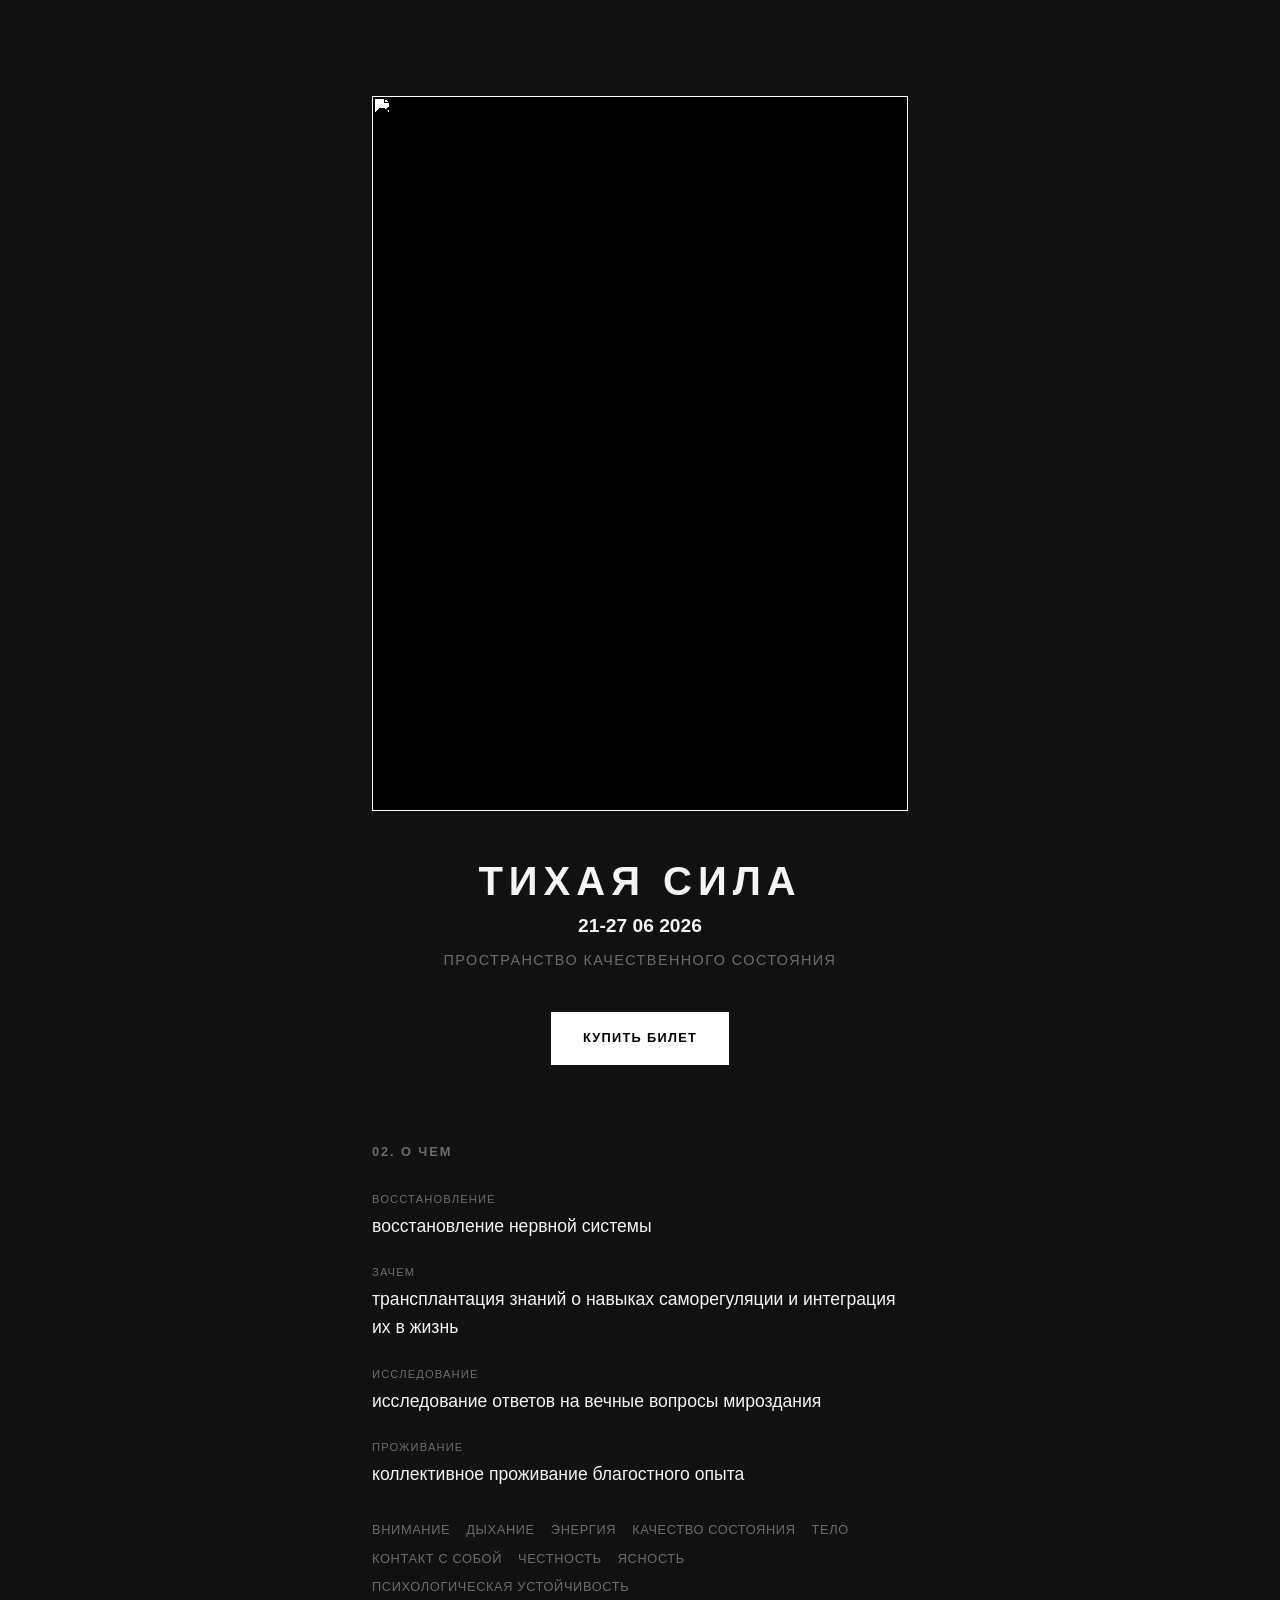
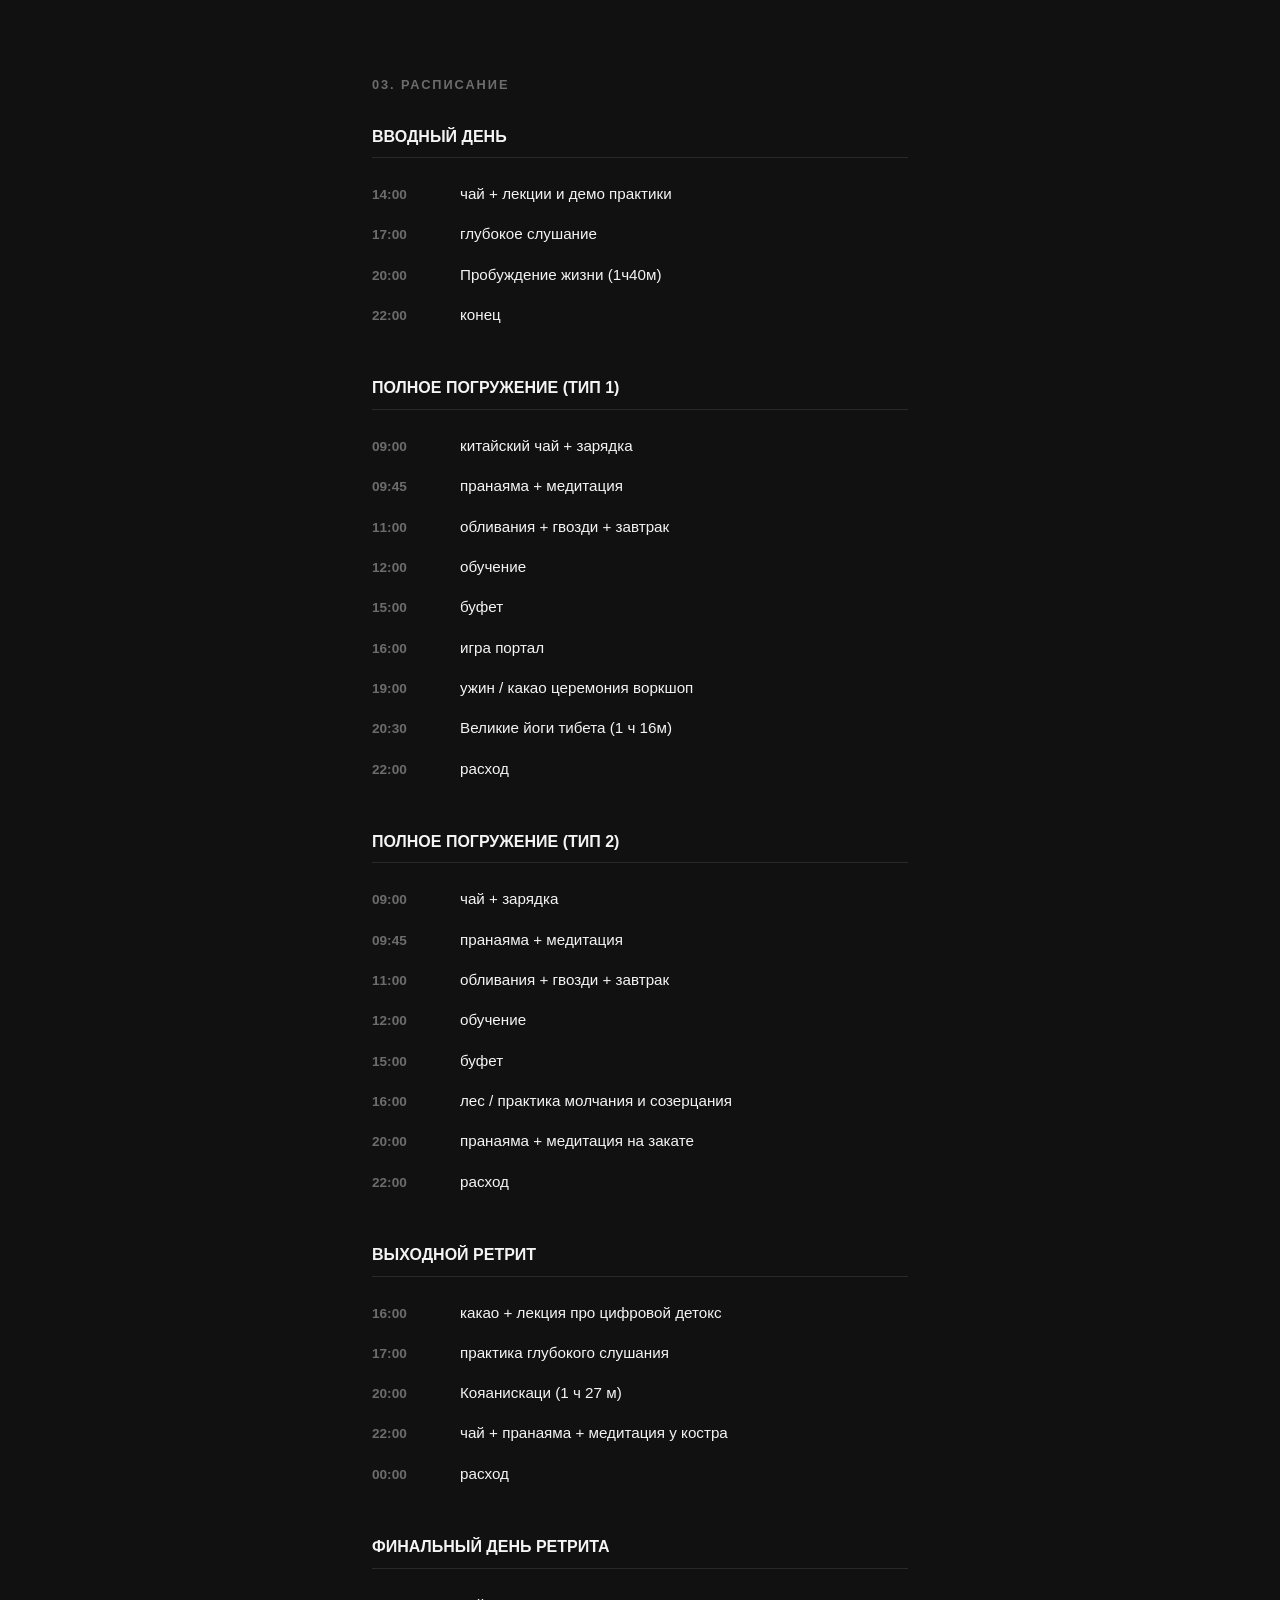
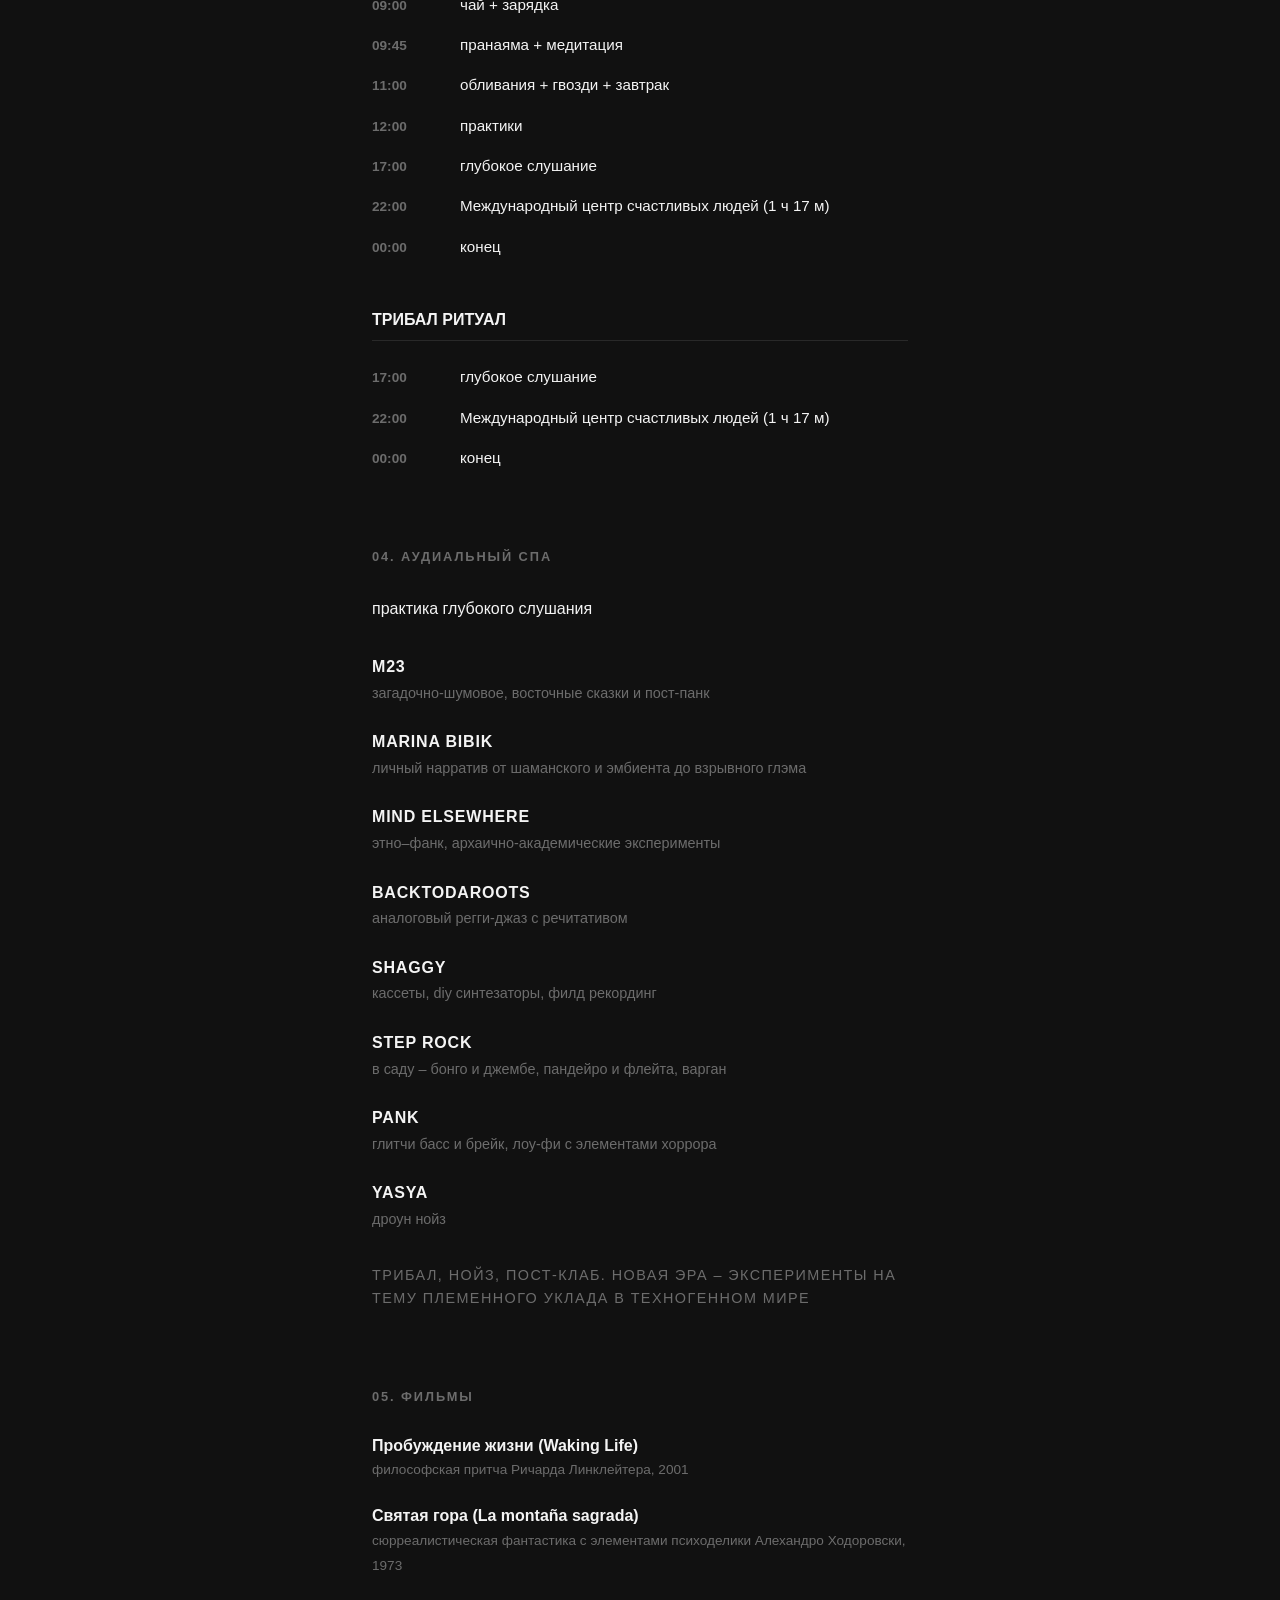
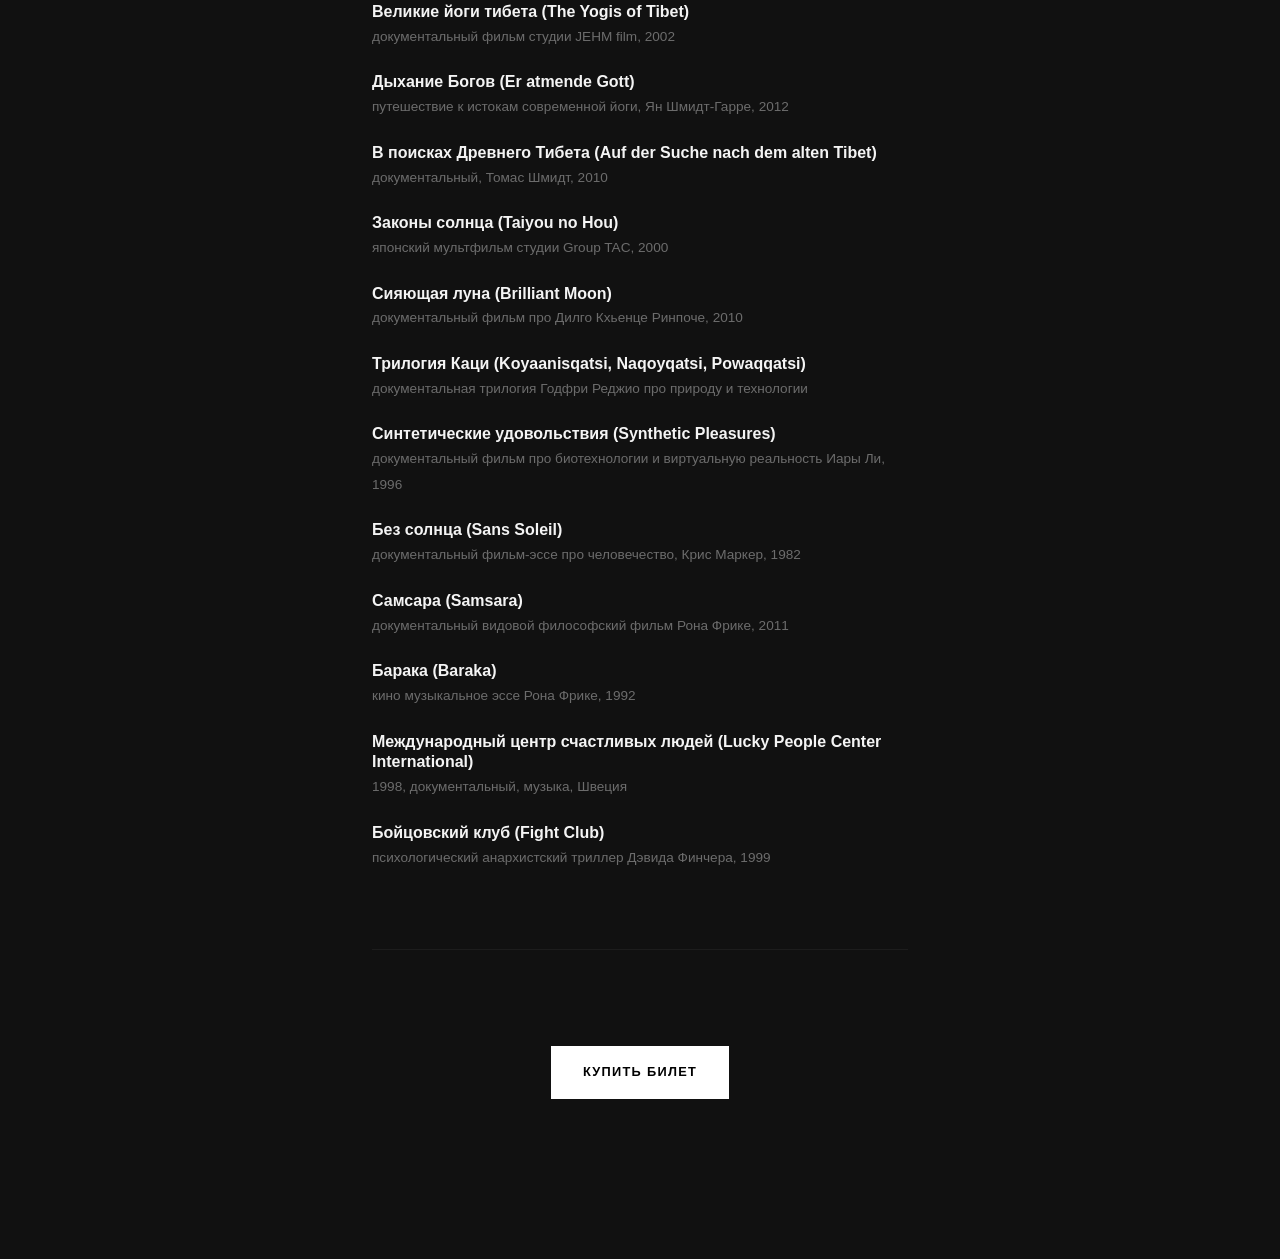
==== quitestrong/index.html @ 07c7776f "quitestrong added" ====
<!DOCTYPE html>
<html lang="ru">
<head>
    <meta charset="UTF-8">
    <meta name="viewport" content="width=device-width, initial-scale=1.0">
    <title>Фестиваль Тихая сила</title>
    <link rel="stylesheet" href="styles.css">
</head>
<body>
    <!-- SVG Filter for pure black & white threshold -->
    <svg style="width:0;height:0;position:absolute;" aria-hidden="true">
        <filter id="threshold">
            <!-- Grayscale conversion -->
            <feColorMatrix type="matrix" values="0.3333 0.3333 0.3333 0 0
                                                 0.3333 0.3333 0.3333 0 0
                                                 0.3333 0.3333 0.3333 0 0
                                                 0      0      0      1 0"/>
            <!-- Thresholding -->
            <feComponentTransfer>
                <feFuncR type="discrete" tableValues="0 1"/>
                <feFuncG type="discrete" tableValues="0 1"/>
                <feFuncB type="discrete" tableValues="0 1"/>
            </feComponentTransfer>
        </filter>
    </svg>

    <main>
        <section class="hero" id="hero">
            <div class="hero-img-wrap">
                <img src="hero.jpg" alt="" class="hero-img">
            </div>
            <h1>Тихая сила</h1>
            <span class="dates">21-27 06 2026</span>
            <span class="tagline">пространство качественного состояния</span>
            <a href="#" class="btn-ticket">купить билет</a>
        </section>

        <section class="about" id="about">
            <h2>02. о чем</h2>
            <div>
                <span class="label">восстановление</span>
                <p>восстановление нервной системы</p>

                <span class="label">зачем</span>
                <p>трансплантация знаний о навыках саморегуляции и интеграция их в жизнь</p>

                <span class="label">исследование</span>
                <p>исследование ответов на вечные вопросы мироздания</p>

                <span class="label">проживание</span>
                <p>коллективное проживание благостного опыта</p>
            </div>

            <div class="keywords">
                <span>внимание</span> <span>дыхание</span> <span>энергия</span>
                <span>качество состояния</span> <span>тело</span> <span>контакт с собой</span>
                <span>честность</span> <span>ясность</span> <span>психологическая устойчивость</span>
            </div>
        </section>

        <section class="schedule" id="schedule">
            <h2>03. расписание</h2>

            <div class="schedule-day">
                <h3>вводный день</h3>
                <div class="event"><span class="time">14:00</span> <span class="desc">чай + лекции и демо практики</span></div>
                <div class="event"><span class="time">17:00</span> <span class="desc">глубокое слушание</span></div>
                <div class="event"><span class="time">20:00</span> <span class="desc">Пробуждение жизни (1ч40м)</span></div>
                <div class="event"><span class="time">22:00</span> <span class="desc">конец</span></div>
            </div>

            <div class="schedule-day">
                <h3>полное погружение (тип 1)</h3>
                <div class="event"><span class="time">09:00</span> <span class="desc">китайский чай + зарядка</span></div>
                <div class="event"><span class="time">09:45</span> <span class="desc">пранаяма + медитация</span></div>
                <div class="event"><span class="time">11:00</span> <span class="desc">обливания + гвозди + завтрак</span></div>
                <div class="event"><span class="time">12:00</span> <span class="desc">обучение</span></div>
                <div class="event"><span class="time">15:00</span> <span class="desc">буфет</span></div>
                <div class="event"><span class="time">16:00</span> <span class="desc">игра портал</span></div>
                <div class="event"><span class="time">19:00</span> <span class="desc">ужин / какао церемония воркшоп</span></div>
                <div class="event"><span class="time">20:30</span> <span class="desc">Великие йоги тибета (1 ч 16м)</span></div>
                <div class="event"><span class="time">22:00</span> <span class="desc">расход</span></div>
            </div>

            <div class="schedule-day">
                <h3>полное погружение (тип 2)</h3>
                <div class="event"><span class="time">09:00</span> <span class="desc">чай + зарядка</span></div>
                <div class="event"><span class="time">09:45</span> <span class="desc">пранаяма + медитация</span></div>
                <div class="event"><span class="time">11:00</span> <span class="desc">обливания + гвозди + завтрак</span></div>
                <div class="event"><span class="time">12:00</span> <span class="desc">обучение</span></div>
                <div class="event"><span class="time">15:00</span> <span class="desc">буфет</span></div>
                <div class="event"><span class="time">16:00</span> <span class="desc">лес / практика молчания и созерцания</span></div>
                <div class="event"><span class="time">20:00</span> <span class="desc">пранаяма + медитация на закате</span></div>
                <div class="event"><span class="time">22:00</span> <span class="desc">расход</span></div>
            </div>

            <div class="schedule-day">
                <h3>выходной ретрит</h3>
                <div class="event"><span class="time">16:00</span> <span class="desc">какао + лекция про цифровой детокс</span></div>
                <div class="event"><span class="time">17:00</span> <span class="desc">практика глубокого слушания</span></div>
                <div class="event"><span class="time">20:00</span> <span class="desc">Кояанискаци (1 ч 27 м)</span></div>
                <div class="event"><span class="time">22:00</span> <span class="desc">чай + пранаяма + медитация у костра</span></div>
                <div class="event"><span class="time">00:00</span> <span class="desc">расход</span></div>
            </div>

            <div class="schedule-day">
                <h3>финальный день ретрита</h3>
                <div class="event"><span class="time">09:00</span> <span class="desc">чай + зарядка</span></div>
                <div class="event"><span class="time">09:45</span> <span class="desc">пранаяма + медитация</span></div>
                <div class="event"><span class="time">11:00</span> <span class="desc">обливания + гвозди + завтрак</span></div>
                <div class="event"><span class="time">12:00</span> <span class="desc">практики</span></div>
                <div class="event"><span class="time">17:00</span> <span class="desc">глубокое слушание</span></div>
                <div class="event"><span class="time">22:00</span> <span class="desc">Международный центр счастливых людей (1 ч 17 м)</span></div>
                <div class="event"><span class="time">00:00</span> <span class="desc">конец</span></div>
            </div>

            <div class="schedule-day">
                <h3>трибал ритуал</h3>
                <div class="event"><span class="time">17:00</span> <span class="desc">глубокое слушание</span></div>
                <div class="event"><span class="time">22:00</span> <span class="desc">Международный центр счастливых людей (1 ч 17 м)</span></div>
                <div class="event"><span class="time">00:00</span> <span class="desc">конец</span></div>
            </div>
        </section>

        <section class="audio-spa" id="audio-spa">
            <h2>04. аудиальный спа</h2>
            <p style="margin-bottom: 2rem;">практика глубокого слушания</p>

            <div class="audio-spa-artists">
                <div class="artist">
                    <span class="artist-name">m23</span>
                    <span class="artist-desc">загадочно-шумовое, восточные сказки и пост-панк</span>
                </div>
                <div class="artist">
                    <span class="artist-name">marina bibik</span>
                    <span class="artist-desc">личный нарратив от шаманского и эмбиента до взрывного глэма</span>
                </div>
                <div class="artist">
                    <span class="artist-name">mind elsewhere</span>
                    <span class="artist-desc">этно–фанк, архаично-академические эксперименты</span>
                </div>
                <div class="artist">
                    <span class="artist-name">backtodaroots</span>
                    <span class="artist-desc">аналоговый регги-джаз c речитативом</span>
                </div>
                <div class="artist">
                    <span class="artist-name">shaggy</span>
                    <span class="artist-desc">кассеты, diy синтезаторы, филд рекординг</span>
                </div>
                <div class="artist">
                    <span class="artist-name">step rock</span>
                    <span class="artist-desc">в саду – бонго и джембе, пандейро и флейта, варган</span>
                </div>
                <div class="artist">
                    <span class="artist-name">pank</span>
                    <span class="artist-desc">глитчи басс и брейк, лоу-фи с элементами хоррора</span>
                </div>
                <div class="artist">
                    <span class="artist-name">yasya</span>
                    <span class="artist-desc">дроун нойз</span>
                </div>
            </div>

            <p class="tagline">трибал, нойз, пост-клаб. новая эра – эксперименты на тему племенного уклада в техногенном мире</p>
        </section>

        <section class="films" id="films">
            <h2>05. фильмы</h2>
            <ul class="films-list">
                <li class="film">
                    <span class="film-title">Пробуждение жизни (Waking Life)</span>
                    <span class="film-desc">философская притча Ричарда Линклейтера, 2001</span>
                </li>
                <li class="film">
                    <span class="film-title">Святая гора (La montaña sagrada)</span>
                    <span class="film-desc">сюрреалистическая фантастика с элементами психоделики Алехандро Ходоровски, 1973</span>
                </li>
                <li class="film">
                    <span class="film-title">Великие йоги тибета (The Yogis of Tibet)</span>
                    <span class="film-desc">документальный фильм студии JEHM film, 2002</span>
                </li>
                <li class="film">
                    <span class="film-title">Дыхание Богов (Er atmende Gott)</span>
                    <span class="film-desc">путешествие к истокам современной йоги, Ян Шмидт-Гарре, 2012</span>
                </li>
                <li class="film">
                    <span class="film-title">В поисках Древнего Тибета (Auf der Suche nach dem alten Tibet)</span>
                    <span class="film-desc">документальный, Томас Шмидт, 2010</span>
                </li>
                <li class="film">
                    <span class="film-title">Законы солнца (Taiyou no Hou)</span>
                    <span class="film-desc">японский мультфильм студии Group TAC, 2000</span>
                </li>
                <li class="film">
                    <span class="film-title">Сияющая луна (Brilliant Moon)</span>
                    <span class="film-desc">документальный фильм про Дилго Кхьенце Ринпоче, 2010</span>
                </li>
                <li class="film">
                    <span class="film-title">Трилогия Каци (Koyaanisqatsi, Naqoyqatsi, Powaqqatsi)</span>
                    <span class="film-desc">документальная трилогия Годфри Реджио про природу и технологии</span>
                </li>
                <li class="film">
                    <span class="film-title">Синтетические удовольствия (Synthetic Pleasures)</span>
                    <span class="film-desc">документальный фильм про биотехнологии и виртуальную реальность Иары Ли, 1996</span>
                </li>
                <li class="film">
                    <span class="film-title">Без солнца (Sans Soleil)</span>
                    <span class="film-desc">документальный фильм-эссе про человечество, Крис Маркер, 1982</span>
                </li>
                <li class="film">
                    <span class="film-title">Самсара (Samsara)</span>
                    <span class="film-desc">документальный видовой философский фильм Рона Фрике, 2011</span>
                </li>
                <li class="film">
                    <span class="film-title">Барака (Baraka)</span>
                    <span class="film-desc">кино музыкальное эссе Рона Фрике, 1992</span>
                </li>
                <li class="film">
                    <span class="film-title">Международный центр счастливых людей (Lucky People Center International)</span>
                    <span class="film-desc">1998, документальный, музыка, Швеция</span>
                </li>
                <li class="film">
                    <span class="film-title">Бойцовский клуб (Fight Club)</span>
                    <span class="film-desc">психологический анархистский триллер Дэвида Финчера, 1999</span>
                </li>
            </ul>
        </section>

        <footer>
            <a href="#" class="btn-ticket">купить билет</a>
        </footer>
    </main>
</body>
</html>
---- quitestrong/styles.css ----
:root {
  --bg: #111;
  --fg: #f4f4f4;
  --accent: #fff;
  --dim: rgba(244, 244, 244, 0.4);
}

* {
  margin: 0;
  padding: 0;
  box-sizing: border-box;
}

body {
  background: var(--bg);
  color: var(--fg);
  font-family: -apple-system, BlinkMacSystemFont, "Segoe UI", Roboto, Helvetica, Arial, sans-serif;
  line-height: 1.6;
  padding: 2rem 1.5rem;
  max-width: 600px;
  margin: 0 auto;
  -webkit-font-smoothing: antialiased;
}

section {
  margin-bottom: 5rem;
}

h1, h2 {
  text-transform: uppercase;
  letter-spacing: 0.15em;
  font-weight: 700;
  line-height: 1.1;
}

h1 {
  font-size: 2.5rem;
  margin-bottom: 0.5rem;
}

h2 {
  font-size: 0.8rem;
  margin-bottom: 2rem;
  color: var(--dim);
}

.hero {
  text-align: center;
  padding-top: 2rem;
}

.hero-img-wrap {
  width: 100%;
  aspect-ratio: 3/4;
  margin-bottom: 3rem;
  overflow: hidden;
  display: flex;
  align-items: center;
  justify-content: center;
  background: #000;
}

.hero-img {
  width: 100%;
  height: 100%;
  object-fit: contain;
  /* Threshold filter applied via SVG defined in HTML */
  filter: url(#threshold);
}

.dates {
  font-size: 1.2rem;
  font-weight: 600;
  margin-bottom: 0.5rem;
  display: block;
}

.tagline {
  font-size: 0.9rem;
  text-transform: uppercase;
  letter-spacing: 0.1em;
  color: var(--dim);
  margin-bottom: 2.5rem;
  display: block;
}

.btn-ticket {
  display: inline-block;
  background: var(--accent);
  color: #000;
  text-decoration: none;
  padding: 1rem 2rem;
  font-weight: 700;
  text-transform: uppercase;
  letter-spacing: 0.1em;
  font-size: 0.8rem;
}

.about p {
  margin-bottom: 1.5rem;
  font-size: 1.1rem;
}

.about .label {
  color: var(--dim);
  text-transform: uppercase;
  font-size: 0.7rem;
  display: block;
  margin-bottom: 0.2rem;
  letter-spacing: 0.1em;
}

.keywords {
  display: flex;
  flex-wrap: wrap;
  gap: 0.5rem 1rem;
  margin-top: 2rem;
  font-size: 0.8rem;
  text-transform: uppercase;
  letter-spacing: 0.05em;
  color: var(--dim);
}

.schedule-day {
  margin-bottom: 3rem;
}

.schedule-day h3 {
  font-size: 1rem;
  text-transform: uppercase;
  margin-bottom: 1.5rem;
  border-bottom: 1px solid rgba(255, 255, 255, 0.1);
  padding-bottom: 0.5rem;
}

.event {
  display: grid;
  grid-template-columns: 4.5rem 1fr;
  gap: 1rem;
  margin-bottom: 1rem;
  align-items: baseline;
}

.event .time {
  font-weight: 700;
  color: var(--dim);
  font-variant-numeric: tabular-nums;
  font-size: 0.85rem;
}

.event .desc {
  font-size: 0.95rem;
}

.audio-spa-artists {
  margin-bottom: 2rem;
}

.artist {
  margin-bottom: 1.5rem;
}

.artist-name {
  font-weight: 700;
  display: block;
  text-transform: uppercase;
  letter-spacing: 0.05em;
}

.artist-desc {
  font-size: 0.9rem;
  color: var(--dim);
}

.films-list {
  list-style: none;
}

.film {
  margin-bottom: 1.5rem;
}

.film-title {
  font-weight: 700;
  display: block;
  line-height: 1.3;
}

.film-desc {
  font-size: 0.85rem;
  color: var(--dim);
}

footer {
  text-align: center;
  padding: 6rem 0;
  border-top: 1px solid rgba(255, 255, 255, 0.05);
}

@media (min-width: 601px) {
  body {
    padding: 4rem 2rem;
  }
}
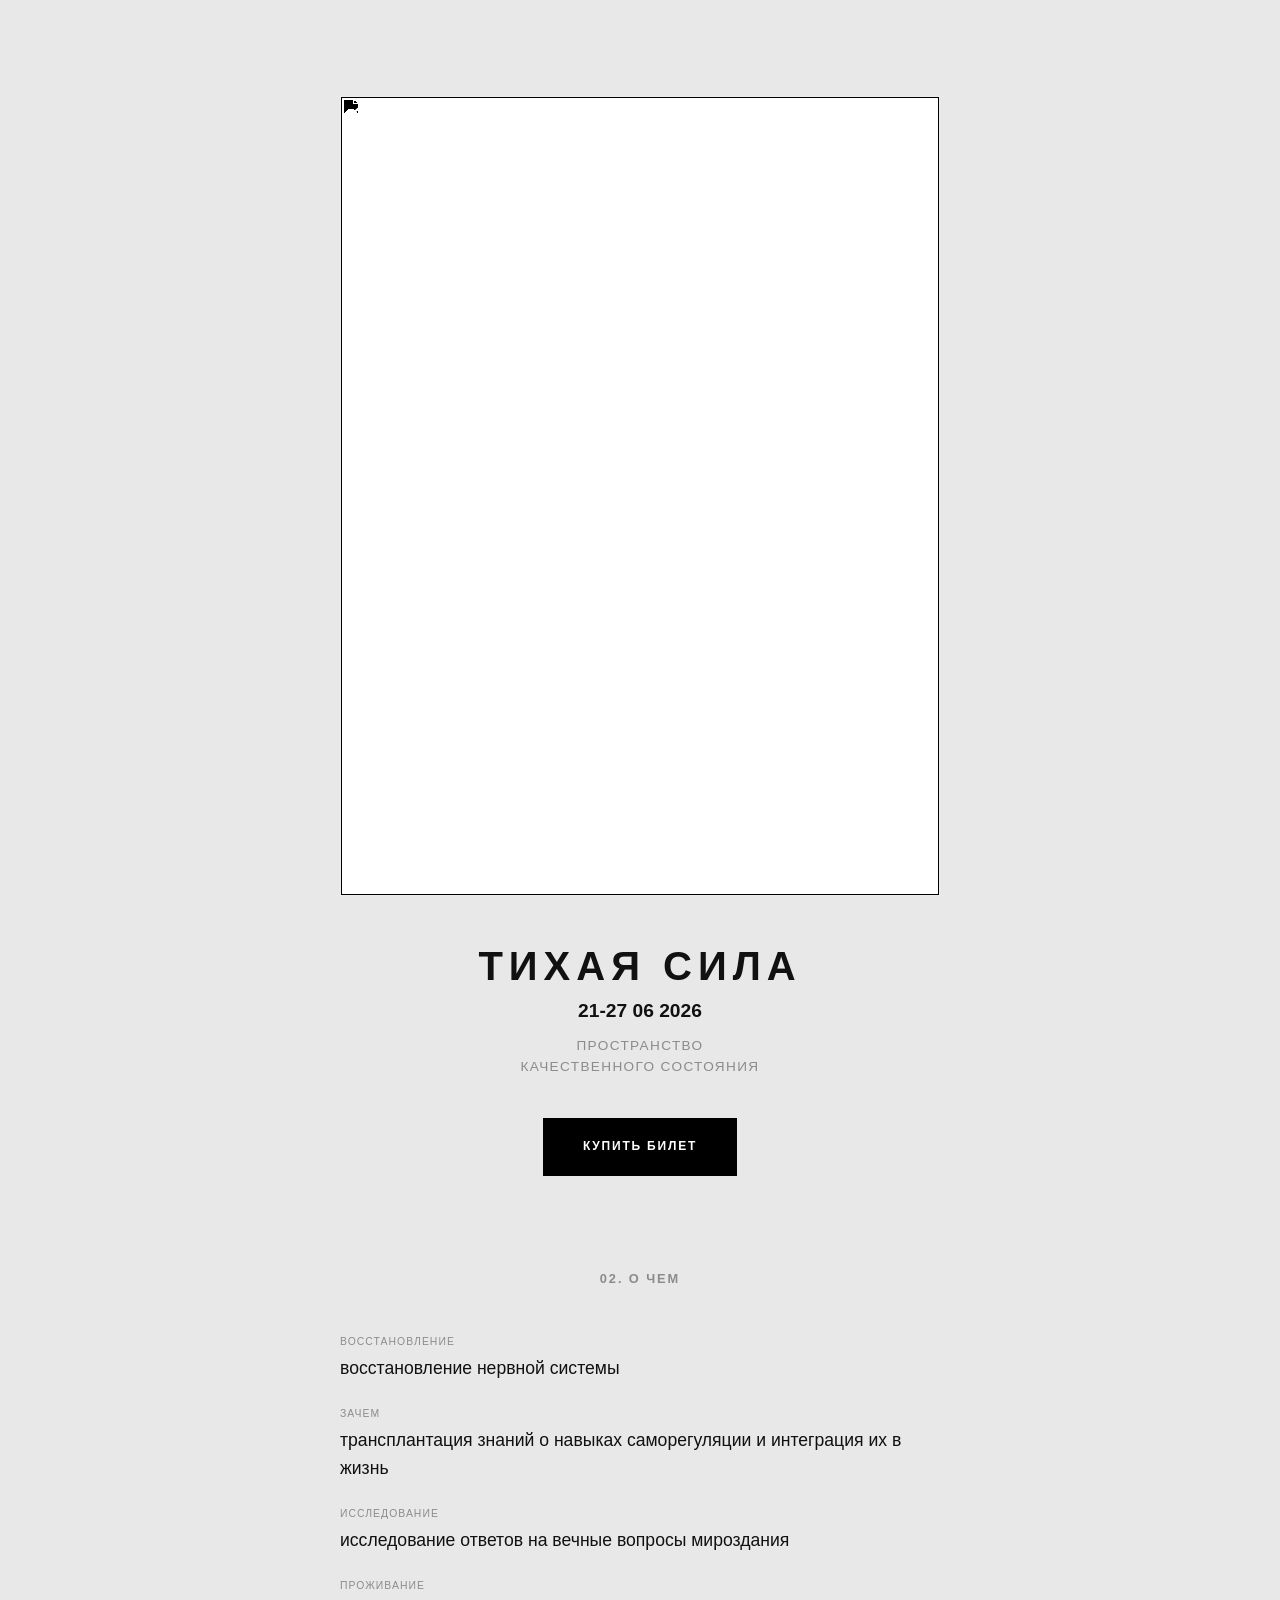
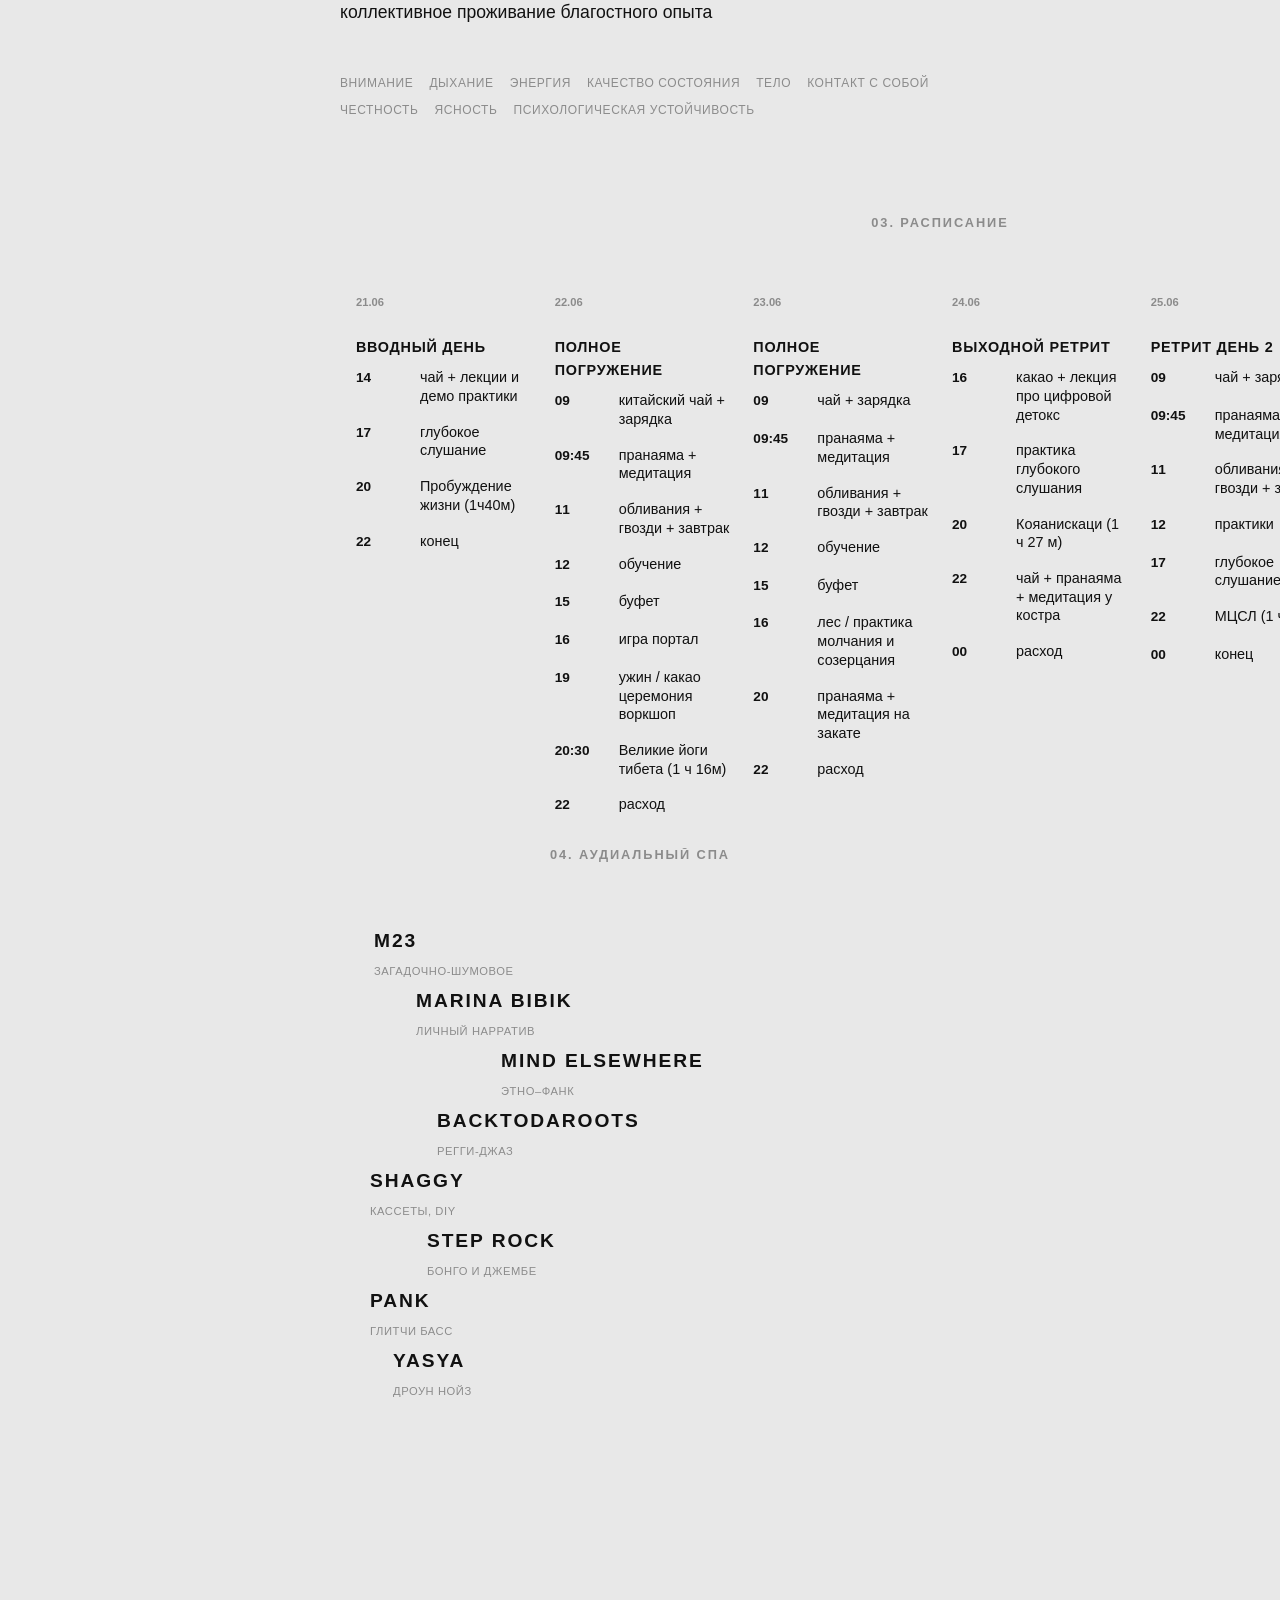
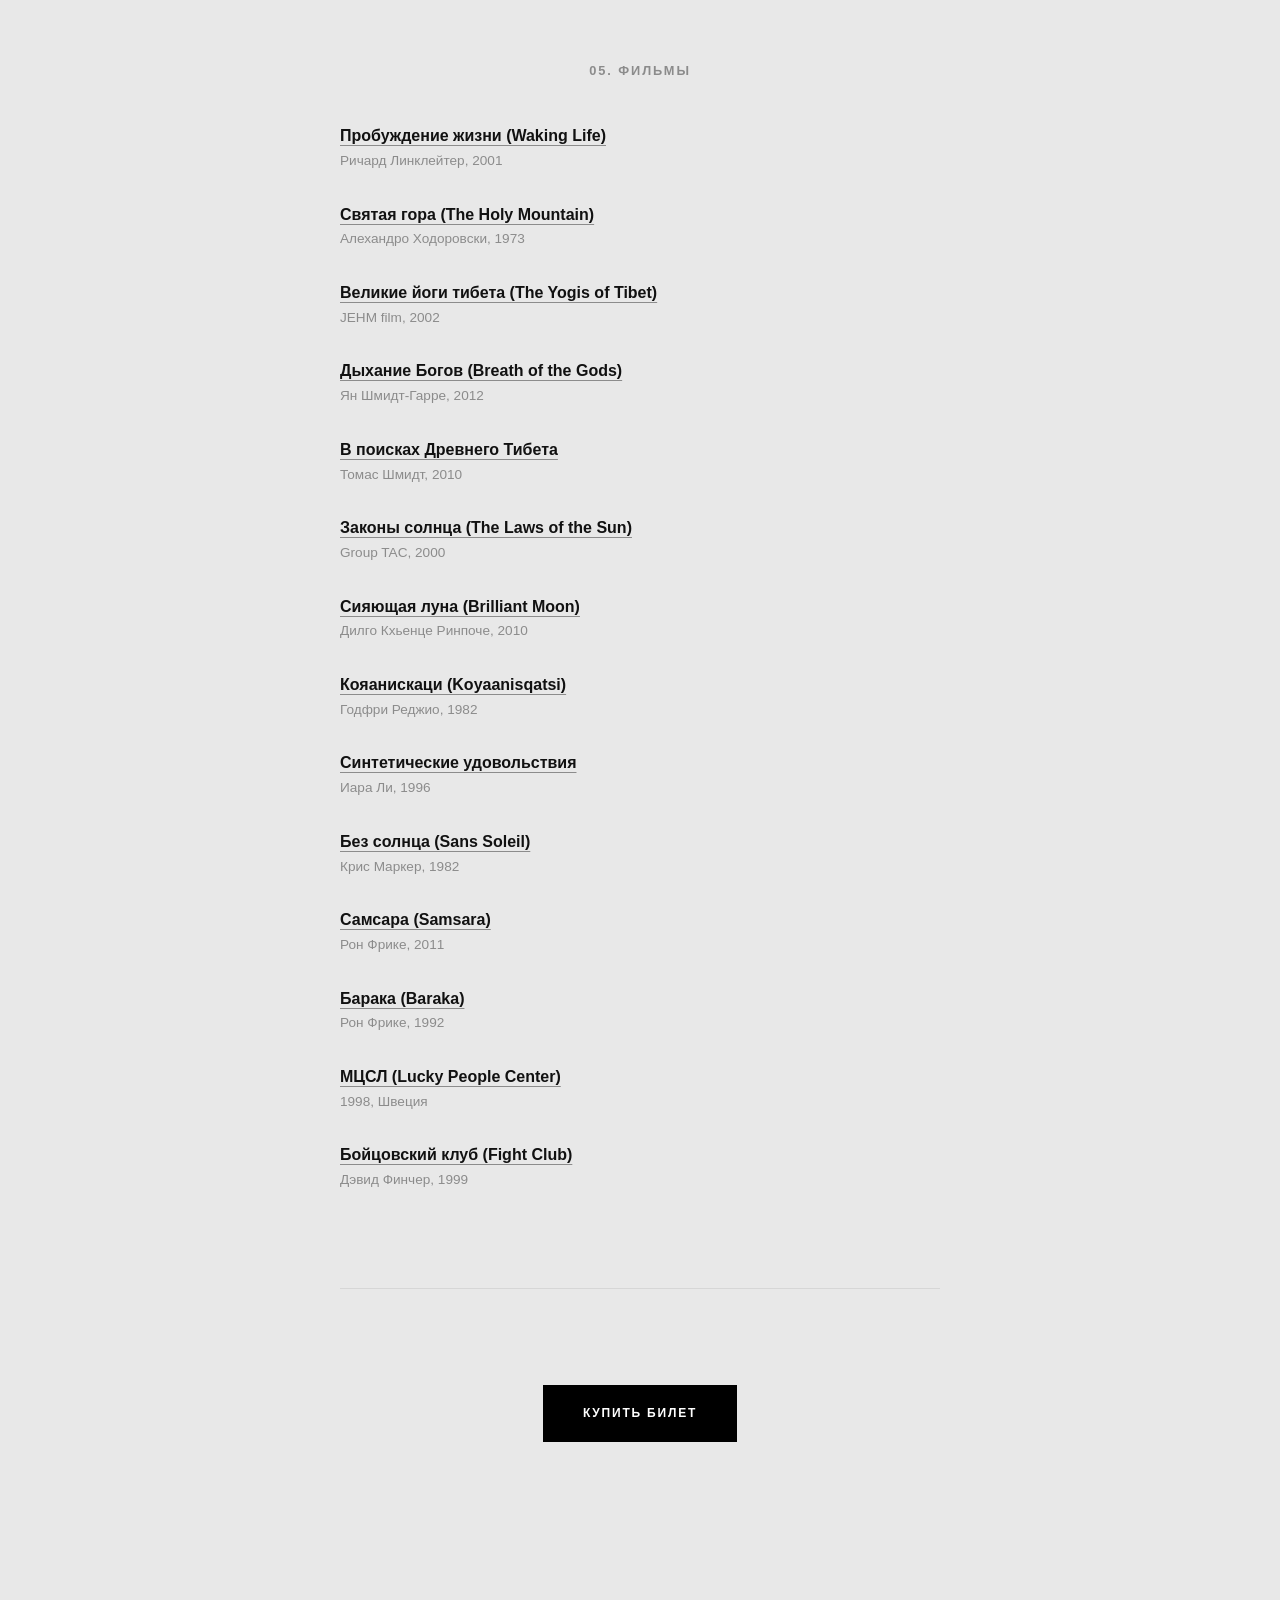
==== commit 54a065d2: "quitestrong v2" ====
--- a/quitestrong/index.html
+++ b/quitestrong/index.html
@@ -1,234 +1,513 @@
-<!DOCTYPE html>
+<!doctype html>
 <html lang="ru">
-<head>
-    <meta charset="UTF-8">
-    <meta name="viewport" content="width=device-width, initial-scale=1.0">
-    <title>Фестиваль Тихая сила</title>
-    <link rel="stylesheet" href="styles.css">
-</head>
-<body>
-    <!-- SVG Filter for pure black & white threshold -->
-    <svg style="width:0;height:0;position:absolute;" aria-hidden="true">
-        <filter id="threshold">
-            <!-- Grayscale conversion -->
-            <feColorMatrix type="matrix" values="0.3333 0.3333 0.3333 0 0
+    <head>
+        <meta charset="UTF-8" />
+        <meta name="viewport" content="width=device-width, initial-scale=1.0" />
+        <title>Фестиваль Тихая сила</title>
+        <link rel="stylesheet" href="styles.css" />
+    </head>
+    <body>
+        <svg style="width: 0; height: 0; position: absolute" aria-hidden="true">
+            <filter id="threshold">
+                <feColorMatrix
+                    type="matrix"
+                    values="0.3333 0.3333 0.3333 0 0
                                                  0.3333 0.3333 0.3333 0 0
                                                  0.3333 0.3333 0.3333 0 0
-                                                 0      0      0      1 0"/>
-            <!-- Thresholding -->
-            <feComponentTransfer>
-                <feFuncR type="discrete" tableValues="0 1"/>
-                <feFuncG type="discrete" tableValues="0 1"/>
-                <feFuncB type="discrete" tableValues="0 1"/>
-            </feComponentTransfer>
-        </filter>
-    </svg>
-
-    <main>
-        <section class="hero" id="hero">
-            <div class="hero-img-wrap">
-                <img src="hero.jpg" alt="" class="hero-img">
-            </div>
-            <h1>Тихая сила</h1>
-            <span class="dates">21-27 06 2026</span>
-            <span class="tagline">пространство качественного состояния</span>
-            <a href="#" class="btn-ticket">купить билет</a>
-        </section>
-
-        <section class="about" id="about">
-            <h2>02. о чем</h2>
-            <div>
-                <span class="label">восстановление</span>
-                <p>восстановление нервной системы</p>
-
-                <span class="label">зачем</span>
-                <p>трансплантация знаний о навыках саморегуляции и интеграция их в жизнь</p>
-
-                <span class="label">исследование</span>
-                <p>исследование ответов на вечные вопросы мироздания</p>
-
-                <span class="label">проживание</span>
-                <p>коллективное проживание благостного опыта</p>
-            </div>
-
-            <div class="keywords">
-                <span>внимание</span> <span>дыхание</span> <span>энергия</span>
-                <span>качество состояния</span> <span>тело</span> <span>контакт с собой</span>
-                <span>честность</span> <span>ясность</span> <span>психологическая устойчивость</span>
-            </div>
-        </section>
-
-        <section class="schedule" id="schedule">
-            <h2>03. расписание</h2>
-
-            <div class="schedule-day">
-                <h3>вводный день</h3>
-                <div class="event"><span class="time">14:00</span> <span class="desc">чай + лекции и демо практики</span></div>
-                <div class="event"><span class="time">17:00</span> <span class="desc">глубокое слушание</span></div>
-                <div class="event"><span class="time">20:00</span> <span class="desc">Пробуждение жизни (1ч40м)</span></div>
-                <div class="event"><span class="time">22:00</span> <span class="desc">конец</span></div>
-            </div>
-
-            <div class="schedule-day">
-                <h3>полное погружение (тип 1)</h3>
-                <div class="event"><span class="time">09:00</span> <span class="desc">китайский чай + зарядка</span></div>
-                <div class="event"><span class="time">09:45</span> <span class="desc">пранаяма + медитация</span></div>
-                <div class="event"><span class="time">11:00</span> <span class="desc">обливания + гвозди + завтрак</span></div>
-                <div class="event"><span class="time">12:00</span> <span class="desc">обучение</span></div>
-                <div class="event"><span class="time">15:00</span> <span class="desc">буфет</span></div>
-                <div class="event"><span class="time">16:00</span> <span class="desc">игра портал</span></div>
-                <div class="event"><span class="time">19:00</span> <span class="desc">ужин / какао церемония воркшоп</span></div>
-                <div class="event"><span class="time">20:30</span> <span class="desc">Великие йоги тибета (1 ч 16м)</span></div>
-                <div class="event"><span class="time">22:00</span> <span class="desc">расход</span></div>
-            </div>
-
-            <div class="schedule-day">
-                <h3>полное погружение (тип 2)</h3>
-                <div class="event"><span class="time">09:00</span> <span class="desc">чай + зарядка</span></div>
-                <div class="event"><span class="time">09:45</span> <span class="desc">пранаяма + медитация</span></div>
-                <div class="event"><span class="time">11:00</span> <span class="desc">обливания + гвозди + завтрак</span></div>
-                <div class="event"><span class="time">12:00</span> <span class="desc">обучение</span></div>
-                <div class="event"><span class="time">15:00</span> <span class="desc">буфет</span></div>
-                <div class="event"><span class="time">16:00</span> <span class="desc">лес / практика молчания и созерцания</span></div>
-                <div class="event"><span class="time">20:00</span> <span class="desc">пранаяма + медитация на закате</span></div>
-                <div class="event"><span class="time">22:00</span> <span class="desc">расход</span></div>
-            </div>
-
-            <div class="schedule-day">
-                <h3>выходной ретрит</h3>
-                <div class="event"><span class="time">16:00</span> <span class="desc">какао + лекция про цифровой детокс</span></div>
-                <div class="event"><span class="time">17:00</span> <span class="desc">практика глубокого слушания</span></div>
-                <div class="event"><span class="time">20:00</span> <span class="desc">Кояанискаци (1 ч 27 м)</span></div>
-                <div class="event"><span class="time">22:00</span> <span class="desc">чай + пранаяма + медитация у костра</span></div>
-                <div class="event"><span class="time">00:00</span> <span class="desc">расход</span></div>
-            </div>
-
-            <div class="schedule-day">
-                <h3>финальный день ретрита</h3>
-                <div class="event"><span class="time">09:00</span> <span class="desc">чай + зарядка</span></div>
-                <div class="event"><span class="time">09:45</span> <span class="desc">пранаяма + медитация</span></div>
-                <div class="event"><span class="time">11:00</span> <span class="desc">обливания + гвозди + завтрак</span></div>
-                <div class="event"><span class="time">12:00</span> <span class="desc">практики</span></div>
-                <div class="event"><span class="time">17:00</span> <span class="desc">глубокое слушание</span></div>
-                <div class="event"><span class="time">22:00</span> <span class="desc">Международный центр счастливых людей (1 ч 17 м)</span></div>
-                <div class="event"><span class="time">00:00</span> <span class="desc">конец</span></div>
-            </div>
-
-            <div class="schedule-day">
-                <h3>трибал ритуал</h3>
-                <div class="event"><span class="time">17:00</span> <span class="desc">глубокое слушание</span></div>
-                <div class="event"><span class="time">22:00</span> <span class="desc">Международный центр счастливых людей (1 ч 17 м)</span></div>
-                <div class="event"><span class="time">00:00</span> <span class="desc">конец</span></div>
-            </div>
-        </section>
-
-        <section class="audio-spa" id="audio-spa">
-            <h2>04. аудиальный спа</h2>
-            <p style="margin-bottom: 2rem;">практика глубокого слушания</p>
-
-            <div class="audio-spa-artists">
-                <div class="artist">
-                    <span class="artist-name">m23</span>
-                    <span class="artist-desc">загадочно-шумовое, восточные сказки и пост-панк</span>
+                                                 0      0      0      1 0"
+                />
+                <feComponentTransfer>
+                    <feFuncR type="discrete" tableValues="1 0" />
+                    <feFuncG type="discrete" tableValues="1 0" />
+                    <feFuncB type="discrete" tableValues="1 0" />
+                </feComponentTransfer>
+            </filter>
+        </svg>
+
+        <main>
+            <section class="hero" id="hero">
+                <div class="hero-img-wrap">
+                    <img src="hero.jpg" alt="" class="hero-img" />
                 </div>
-                <div class="artist">
-                    <span class="artist-name">marina bibik</span>
-                    <span class="artist-desc">личный нарратив от шаманского и эмбиента до взрывного глэма</span>
+                <h1>Тихая сила</h1>
+                <span class="dates">21-27 06 2026</span>
+                <span class="tagline"
+                    >пространство качественного состояния</span
+                >
+                <a href="#" class="btn-ticket">купить билет</a>
+            </section>
+
+            <section class="about" id="about">
+                <h2>02. о чем</h2>
+                <div>
+                    <span class="label">восстановление</span>
+                    <p>восстановление нервной системы</p>
+                    <span class="label">зачем</span>
+                    <p>
+                        трансплантация знаний о навыках саморегуляции и
+                        интеграция их в жизнь
+                    </p>
+                    <span class="label">исследование</span>
+                    <p>исследование ответов на вечные вопросы мироздания</p>
+                    <span class="label">проживание</span>
+                    <p>коллективное проживание благостного опыта</p>
                 </div>
-                <div class="artist">
-                    <span class="artist-name">mind elsewhere</span>
-                    <span class="artist-desc">этно–фанк, архаично-академические эксперименты</span>
+                <div class="keywords">
+                    <span>внимание</span> <span>дыхание</span>
+                    <span>энергия</span> <span>качество состояния</span>
+                    <span>тело</span> <span>контакт с собой</span>
+                    <span>честность</span> <span>ясность</span>
+                    <span>психологическая устойчивость</span>
                 </div>
-                <div class="artist">
-                    <span class="artist-name">backtodaroots</span>
-                    <span class="artist-desc">аналоговый регги-джаз c речитативом</span>
+            </section>
+
+            <section class="schedule" id="schedule">
+                <h2>03. расписание</h2>
+                <div class="schedule-container" id="scheduleContainer">
+                    <div class="schedule-day">
+                        <span class="date-label">21.06</span>
+                        <h3>вводный день</h3>
+                        <div class="event">
+                            <span class="time">14</span>
+                            <span class="desc"
+                                >чай + лекции и демо практики</span
+                            >
+                        </div>
+                        <div class="event">
+                            <span class="time">17</span>
+                            <span class="desc">глубокое слушание</span>
+                        </div>
+                        <div class="event">
+                            <span class="time">20</span>
+                            <span class="desc">Пробуждение жизни (1ч40м)</span>
+                        </div>
+                        <div class="event">
+                            <span class="time">22</span>
+                            <span class="desc">конец</span>
+                        </div>
+                    </div>
+
+                    <div class="schedule-day">
+                        <span class="date-label">22.06</span>
+                        <h3>полное погружение</h3>
+                        <div class="event">
+                            <span class="time">09</span>
+                            <span class="desc">китайский чай + зарядка</span>
+                        </div>
+                        <div class="event">
+                            <span class="time">09:45</span>
+                            <span class="desc">пранаяма + медитация</span>
+                        </div>
+                        <div class="event">
+                            <span class="time">11</span>
+                            <span class="desc"
+                                >обливания + гвозди + завтрак</span
+                            >
+                        </div>
+                        <div class="event">
+                            <span class="time">12</span>
+                            <span class="desc">обучение</span>
+                        </div>
+                        <div class="event">
+                            <span class="time">15</span>
+                            <span class="desc">буфет</span>
+                        </div>
+                        <div class="event">
+                            <span class="time">16</span>
+                            <span class="desc">игра портал</span>
+                        </div>
+                        <div class="event">
+                            <span class="time">19</span>
+                            <span class="desc"
+                                >ужин / какао церемония воркшоп</span
+                            >
+                        </div>
+                        <div class="event">
+                            <span class="time">20:30</span>
+                            <span class="desc"
+                                >Великие йоги тибета (1 ч 16м)</span
+                            >
+                        </div>
+                        <div class="event">
+                            <span class="time">22</span>
+                            <span class="desc">расход</span>
+                        </div>
+                    </div>
+
+                    <div class="schedule-day">
+                        <span class="date-label">23.06</span>
+                        <h3>полное погружение</h3>
+                        <div class="event">
+                            <span class="time">09</span>
+                            <span class="desc">чай + зарядка</span>
+                        </div>
+                        <div class="event">
+                            <span class="time">09:45</span>
+                            <span class="desc">пранаяма + медитация</span>
+                        </div>
+                        <div class="event">
+                            <span class="time">11</span>
+                            <span class="desc"
+                                >обливания + гвозди + завтрак</span
+                            >
+                        </div>
+                        <div class="event">
+                            <span class="time">12</span>
+                            <span class="desc">обучение</span>
+                        </div>
+                        <div class="event">
+                            <span class="time">15</span>
+                            <span class="desc">буфет</span>
+                        </div>
+                        <div class="event">
+                            <span class="time">16</span>
+                            <span class="desc"
+                                >лес / практика молчания и созерцания</span
+                            >
+                        </div>
+                        <div class="event">
+                            <span class="time">20</span>
+                            <span class="desc"
+                                >пранаяма + медитация на закате</span
+                            >
+                        </div>
+                        <div class="event">
+                            <span class="time">22</span>
+                            <span class="desc">расход</span>
+                        </div>
+                    </div>
+
+                    <div class="schedule-day">
+                        <span class="date-label">24.06</span>
+                        <h3>выходной ретрит</h3>
+                        <div class="event">
+                            <span class="time">16</span>
+                            <span class="desc"
+                                >какао + лекция про цифровой детокс</span
+                            >
+                        </div>
+                        <div class="event">
+                            <span class="time">17</span>
+                            <span class="desc"
+                                >практика глубокого слушания</span
+                            >
+                        </div>
+                        <div class="event">
+                            <span class="time">20</span>
+                            <span class="desc">Кояанискаци (1 ч 27 м)</span>
+                        </div>
+                        <div class="event">
+                            <span class="time">22</span>
+                            <span class="desc"
+                                >чай + пранаяма + медитация у костра</span
+                            >
+                        </div>
+                        <div class="event">
+                            <span class="time">00</span>
+                            <span class="desc">расход</span>
+                        </div>
+                    </div>
+
+                    <div class="schedule-day">
+                        <span class="date-label">25.06</span>
+                        <h3>ретрит день 2</h3>
+                        <div class="event">
+                            <span class="time">09</span>
+                            <span class="desc">чай + зарядка</span>
+                        </div>
+                        <div class="event">
+                            <span class="time">09:45</span>
+                            <span class="desc">пранаяма + медитация</span>
+                        </div>
+                        <div class="event">
+                            <span class="time">11</span>
+                            <span class="desc"
+                                >обливания + гвозди + завтрак</span
+                            >
+                        </div>
+                        <div class="event">
+                            <span class="time">12</span>
+                            <span class="desc">практики</span>
+                        </div>
+                        <div class="event">
+                            <span class="time">17</span>
+                            <span class="desc">глубокое слушание</span>
+                        </div>
+                        <div class="event">
+                            <span class="time">22</span>
+                            <span class="desc">МЦСЛ (1 ч 17 м)</span>
+                        </div>
+                        <div class="event">
+                            <span class="time">00</span>
+                            <span class="desc">конец</span>
+                        </div>
+                    </div>
+
+                    <div class="schedule-day">
+                        <span class="date-label">26.06</span>
+                        <h3>трибал ритуал</h3>
+                        <div class="event">
+                            <span class="time">17</span>
+                            <span class="desc">глубокое слушание</span>
+                        </div>
+                        <div class="event">
+                            <span class="time">22</span>
+                            <span class="desc">МЦСЛ (1 ч 17 м)</span>
+                        </div>
+                        <div class="event">
+                            <span class="time">00</span>
+                            <span class="desc">конец</span>
+                        </div>
+                    </div>
                 </div>
-                <div class="artist">
-                    <span class="artist-name">shaggy</span>
-                    <span class="artist-desc">кассеты, diy синтезаторы, филд рекординг</span>
+                <div class="schedule-nav">
+                    <button class="nav-btn" id="prevDay">←</button>
+                    <button class="nav-btn" id="nextDay">→</button>
                 </div>
-                <div class="artist">
-                    <span class="artist-name">step rock</span>
-                    <span class="artist-desc">в саду – бонго и джембе, пандейро и флейта, варган</span>
+            </section>
+
+            <section class="audio-spa" id="audio-spa">
+                <h2>04. аудиальный спа</h2>
+                <div class="audio-spa-artists" id="artistContainer">
+                    <div class="artist" data-speed="0.1">
+                        <span class="artist-name">m23</span
+                        ><span class="artist-desc">загадочно-шумовое</span>
+                    </div>
+                    <div class="artist" data-speed="-0.15">
+                        <span class="artist-name">marina bibik</span
+                        ><span class="artist-desc">личный нарратив</span>
+                    </div>
+                    <div class="artist" data-speed="0.2">
+                        <span class="artist-name">mind elsewhere</span
+                        ><span class="artist-desc">этно–фанк</span>
+                    </div>
+                    <div class="artist" data-speed="-0.08">
+                        <span class="artist-name">backtodaroots</span
+                        ><span class="artist-desc">регги-джаз</span>
+                    </div>
+                    <div class="artist" data-speed="0.12">
+                        <span class="artist-name">shaggy</span
+                        ><span class="artist-desc">кассеты, diy</span>
+                    </div>
+                    <div class="artist" data-speed="-0.25">
+                        <span class="artist-name">step rock</span
+                        ><span class="artist-desc">бонго и джембе</span>
+                    </div>
+                    <div class="artist" data-speed="0.18">
+                        <span class="artist-name">pank</span
+                        ><span class="artist-desc">глитчи басс</span>
+                    </div>
+                    <div class="artist" data-speed="-0.12">
+                        <span class="artist-name">yasya</span
+                        ><span class="artist-desc">дроун нойз</span>
+                    </div>
                 </div>
-                <div class="artist">
-                    <span class="artist-name">pank</span>
-                    <span class="artist-desc">глитчи басс и брейк, лоу-фи с элементами хоррора</span>
-                </div>
-                <div class="artist">
-                    <span class="artist-name">yasya</span>
-                    <span class="artist-desc">дроун нойз</span>
-                </div>
-            </div>
-
-            <p class="tagline">трибал, нойз, пост-клаб. новая эра – эксперименты на тему племенного уклада в техногенном мире</p>
-        </section>
-
-        <section class="films" id="films">
-            <h2>05. фильмы</h2>
-            <ul class="films-list">
-                <li class="film">
-                    <span class="film-title">Пробуждение жизни (Waking Life)</span>
-                    <span class="film-desc">философская притча Ричарда Линклейтера, 2001</span>
-                </li>
-                <li class="film">
-                    <span class="film-title">Святая гора (La montaña sagrada)</span>
-                    <span class="film-desc">сюрреалистическая фантастика с элементами психоделики Алехандро Ходоровски, 1973</span>
-                </li>
-                <li class="film">
-                    <span class="film-title">Великие йоги тибета (The Yogis of Tibet)</span>
-                    <span class="film-desc">документальный фильм студии JEHM film, 2002</span>
-                </li>
-                <li class="film">
-                    <span class="film-title">Дыхание Богов (Er atmende Gott)</span>
-                    <span class="film-desc">путешествие к истокам современной йоги, Ян Шмидт-Гарре, 2012</span>
-                </li>
-                <li class="film">
-                    <span class="film-title">В поисках Древнего Тибета (Auf der Suche nach dem alten Tibet)</span>
-                    <span class="film-desc">документальный, Томас Шмидт, 2010</span>
-                </li>
-                <li class="film">
-                    <span class="film-title">Законы солнца (Taiyou no Hou)</span>
-                    <span class="film-desc">японский мультфильм студии Group TAC, 2000</span>
-                </li>
-                <li class="film">
-                    <span class="film-title">Сияющая луна (Brilliant Moon)</span>
-                    <span class="film-desc">документальный фильм про Дилго Кхьенце Ринпоче, 2010</span>
-                </li>
-                <li class="film">
-                    <span class="film-title">Трилогия Каци (Koyaanisqatsi, Naqoyqatsi, Powaqqatsi)</span>
-                    <span class="film-desc">документальная трилогия Годфри Реджио про природу и технологии</span>
-                </li>
-                <li class="film">
-                    <span class="film-title">Синтетические удовольствия (Synthetic Pleasures)</span>
-                    <span class="film-desc">документальный фильм про биотехнологии и виртуальную реальность Иары Ли, 1996</span>
-                </li>
-                <li class="film">
-                    <span class="film-title">Без солнца (Sans Soleil)</span>
-                    <span class="film-desc">документальный фильм-эссе про человечество, Крис Маркер, 1982</span>
-                </li>
-                <li class="film">
-                    <span class="film-title">Самсара (Samsara)</span>
-                    <span class="film-desc">документальный видовой философский фильм Рона Фрике, 2011</span>
-                </li>
-                <li class="film">
-                    <span class="film-title">Барака (Baraka)</span>
-                    <span class="film-desc">кино музыкальное эссе Рона Фрике, 1992</span>
-                </li>
-                <li class="film">
-                    <span class="film-title">Международный центр счастливых людей (Lucky People Center International)</span>
-                    <span class="film-desc">1998, документальный, музыка, Швеция</span>
-                </li>
-                <li class="film">
-                    <span class="film-title">Бойцовский клуб (Fight Club)</span>
-                    <span class="film-desc">психологический анархистский триллер Дэвида Финчера, 1999</span>
-                </li>
-            </ul>
-        </section>
-
-        <footer>
-            <a href="#" class="btn-ticket">купить билет</a>
-        </footer>
-    </main>
-</body>
+            </section>
+
+            <section class="films" id="films">
+                <h2>05. фильмы</h2>
+                <ul class="films-list">
+                    <li class="film">
+                        <a
+                            href="https://www.imdb.com/title/tt0243017/"
+                            target="_blank"
+                            class="film-link"
+                        >
+                            <span class="film-title"
+                                >Пробуждение жизни (Waking Life)</span
+                            >
+                            <span class="film-desc"
+                                >Ричард Линклейтер, 2001</span
+                            >
+                        </a>
+                    </li>
+                    <li class="film">
+                        <a
+                            href="https://www.imdb.com/title/tt0071853/"
+                            target="_blank"
+                            class="film-link"
+                        >
+                            <span class="film-title"
+                                >Святая гора (The Holy Mountain)</span
+                            >
+                            <span class="film-desc"
+                                >Алехандро Ходоровски, 1973</span
+                            >
+                        </a>
+                    </li>
+                    <li class="film">
+                        <a
+                            href="https://www.imdb.com/title/tt0358300/"
+                            target="_blank"
+                            class="film-link"
+                        >
+                            <span class="film-title"
+                                >Великие йоги тибета (The Yogis of Tibet)</span
+                            >
+                            <span class="film-desc">JEHM film, 2002</span>
+                        </a>
+                    </li>
+                    <li class="film">
+                        <a
+                            href="https://www.imdb.com/title/tt2126496/"
+                            target="_blank"
+                            class="film-link"
+                        >
+                            <span class="film-title"
+                                >Дыхание Богов (Breath of the Gods)</span
+                            >
+                            <span class="film-desc">Ян Шмидт-Гарре, 2012</span>
+                        </a>
+                    </li>
+                    <li class="film">
+                        <a
+                            href="https://www.imdb.com/title/tt1342971/"
+                            target="_blank"
+                            class="film-link"
+                        >
+                            <span class="film-title"
+                                >В поисках Древнего Тибета</span
+                            >
+                            <span class="film-desc">Томас Шмидт, 2010</span>
+                        </a>
+                    </li>
+                    <li class="film">
+                        <a
+                            href="https://www.imdb.com/title/tt0274152/"
+                            target="_blank"
+                            class="film-link"
+                        >
+                            <span class="film-title"
+                                >Законы солнца (The Laws of the Sun)</span
+                            >
+                            <span class="film-desc">Group TAC, 2000</span>
+                        </a>
+                    </li>
+                    <li class="film">
+                        <a
+                            href="https://www.imdb.com/title/tt1701977/"
+                            target="_blank"
+                            class="film-link"
+                        >
+                            <span class="film-title"
+                                >Сияющая луна (Brilliant Moon)</span
+                            >
+                            <span class="film-desc"
+                                >Дилго Кхьенце Ринпоче, 2010</span
+                            >
+                        </a>
+                    </li>
+                    <li class="film">
+                        <a
+                            href="https://www.imdb.com/title/tt0085809/"
+                            target="_blank"
+                            class="film-link"
+                        >
+                            <span class="film-title"
+                                >Кояанискаци (Koyaanisqatsi)</span
+                            >
+                            <span class="film-desc">Годфри Реджио, 1982</span>
+                        </a>
+                    </li>
+                    <li class="film">
+                        <a
+                            href="https://www.imdb.com/title/tt0114589/"
+                            target="_blank"
+                            class="film-link"
+                        >
+                            <span class="film-title"
+                                >Синтетические удовольствия</span
+                            >
+                            <span class="film-desc">Иара Ли, 1996</span>
+                        </a>
+                    </li>
+                    <li class="film">
+                        <a
+                            href="https://www.imdb.com/title/tt0084628/"
+                            target="_blank"
+                            class="film-link"
+                        >
+                            <span class="film-title"
+                                >Без солнца (Sans Soleil)</span
+                            >
+                            <span class="film-desc">Крис Маркер, 1982</span>
+                        </a>
+                    </li>
+                    <li class="film">
+                        <a
+                            href="https://www.imdb.com/title/tt0770802/"
+                            target="_blank"
+                            class="film-link"
+                        >
+                            <span class="film-title">Самсара (Samsara)</span>
+                            <span class="film-desc">Рон Фрике, 2011</span>
+                        </a>
+                    </li>
+                    <li class="film">
+                        <a
+                            href="https://www.imdb.com/title/tt0103767/"
+                            target="_blank"
+                            class="film-link"
+                        >
+                            <span class="film-title">Барака (Baraka)</span>
+                            <span class="film-desc">Рон Фрике, 1992</span>
+                        </a>
+                    </li>
+                    <li class="film">
+                        <a
+                            href="https://www.imdb.com/title/tt0141566/"
+                            target="_blank"
+                            class="film-link"
+                        >
+                            <span class="film-title"
+                                >МЦСЛ (Lucky People Center)</span
+                            >
+                            <span class="film-desc">1998, Швеция</span>
+                        </a>
+                    </li>
+                    <li class="film">
+                        <a
+                            href="https://www.imdb.com/title/tt0137523/"
+                            target="_blank"
+                            class="film-link"
+                        >
+                            <span class="film-title"
+                                >Бойцовский клуб (Fight Club)</span
+                            >
+                            <span class="film-desc">Дэвид Финчер, 1999</span>
+                        </a>
+                    </li>
+                </ul>
+            </section>
+
+            <footer>
+                <a href="#" class="btn-ticket">купить билет</a>
+            </footer>
+        </main>
+
+        <script>
+            // Schedule Navigation
+            const container = document.getElementById("scheduleContainer");
+            document.getElementById("nextDay").onclick = () =>
+                container.scrollBy({ left: 300, behavior: "smooth" });
+            document.getElementById("prevDay").onclick = () =>
+                container.scrollBy({ left: -300, behavior: "smooth" });
+
+            // Floating Artists
+            const artists = document.querySelectorAll(".artist");
+            artists.forEach((a, i) => {
+                a.style.top = i * 60 + "px";
+                a.style.left = Math.random() * 40 + "%";
+            });
+
+            window.addEventListener("scroll", () => {
+                const y = window.scrollY;
+                artists.forEach((a) => {
+                    const speed = parseFloat(a.dataset.speed);
+                    const offset = y * speed;
+                    a.style.transform = `translate3d(${offset}px, 0, 0)`;
+                });
+            });
+        </script>
+    </body>
 </html>
--- a/quitestrong/styles.css
+++ b/quitestrong/styles.css
@@ -1,204 +1,321 @@
 :root {
-  --bg: #111;
-  --fg: #f4f4f4;
-  --accent: #fff;
-  --dim: rgba(244, 244, 244, 0.4);
+    --bg: #e8e8e8;
+    --fg: #111;
+    --accent: #000;
+    --dim: rgba(0, 0, 0, 0.4);
+    --border: rgba(0, 0, 0, 0.08);
 }
 
 * {
-  margin: 0;
-  padding: 0;
-  box-sizing: border-box;
+    margin: 0;
+    padding: 0;
+    box-sizing: border-box;
 }
 
 body {
-  background: var(--bg);
-  color: var(--fg);
-  font-family: -apple-system, BlinkMacSystemFont, "Segoe UI", Roboto, Helvetica, Arial, sans-serif;
-  line-height: 1.6;
-  padding: 2rem 1.5rem;
-  max-width: 600px;
-  margin: 0 auto;
-  -webkit-font-smoothing: antialiased;
+    background: var(--bg);
+    color: var(--fg);
+    font-family:
+        -apple-system, BlinkMacSystemFont, "Segoe UI", Roboto, Helvetica, Arial,
+        sans-serif;
+    line-height: 1.6;
+    padding: 2rem 1rem;
+    max-width: 100vw;
+    overflow-x: hidden;
+    -webkit-font-smoothing: antialiased;
+}
+
+main {
+    max-width: 600px;
+    margin: 0 auto;
 }
 
 section {
-  margin-bottom: 5rem;
-}
-
-h1, h2 {
-  text-transform: uppercase;
-  letter-spacing: 0.15em;
-  font-weight: 700;
-  line-height: 1.1;
+    margin-bottom: 6rem;
+}
+
+h1,
+h2 {
+    text-transform: uppercase;
+    letter-spacing: 0.15em;
+    font-weight: 700;
+    line-height: 1.1;
 }
 
 h1 {
-  font-size: 2.5rem;
-  margin-bottom: 0.5rem;
+    font-size: 2.5rem;
+    margin-bottom: 0.5rem;
 }
 
 h2 {
-  font-size: 0.8rem;
-  margin-bottom: 2rem;
-  color: var(--dim);
+    font-size: 0.8rem;
+    margin-bottom: 3rem;
+    color: var(--dim);
+    text-align: center;
 }
 
 .hero {
-  text-align: center;
-  padding-top: 2rem;
+    text-align: center;
+    padding-top: 2rem;
 }
 
 .hero-img-wrap {
-  width: 100%;
-  aspect-ratio: 3/4;
-  margin-bottom: 3rem;
-  overflow: hidden;
-  display: flex;
-  align-items: center;
-  justify-content: center;
-  background: #000;
+    width: 100%;
+    aspect-ratio: 3/4;
+    margin-bottom: 3rem;
+    overflow: hidden;
+    display: flex;
+    align-items: center;
+    justify-content: center;
+    background: #fff;
+    border: 1px solid var(--border);
 }
 
 .hero-img {
-  width: 100%;
-  height: 100%;
-  object-fit: contain;
-  /* Threshold filter applied via SVG defined in HTML */
-  filter: url(#threshold);
+    width: 100%;
+    height: 100%;
+    object-fit: contain;
+    filter: url(#threshold);
 }
 
 .dates {
-  font-size: 1.2rem;
-  font-weight: 600;
-  margin-bottom: 0.5rem;
-  display: block;
+    font-size: 1.2rem;
+    font-weight: 600;
+    margin-bottom: 0.5rem;
+    display: block;
 }
 
 .tagline {
-  font-size: 0.9rem;
-  text-transform: uppercase;
-  letter-spacing: 0.1em;
-  color: var(--dim);
-  margin-bottom: 2.5rem;
-  display: block;
+    font-size: 0.85rem;
+    text-transform: uppercase;
+    letter-spacing: 0.1em;
+    color: var(--dim);
+    margin-bottom: 2.5rem;
+    display: block;
+    max-width: 250px;
+    margin-left: auto;
+    margin-right: auto;
 }
 
 .btn-ticket {
-  display: inline-block;
-  background: var(--accent);
-  color: #000;
-  text-decoration: none;
-  padding: 1rem 2rem;
-  font-weight: 700;
-  text-transform: uppercase;
-  letter-spacing: 0.1em;
-  font-size: 0.8rem;
+    display: inline-block;
+    background: var(--accent);
+    color: #fff;
+    text-decoration: none;
+    padding: 1.2rem 2.5rem;
+    font-weight: 700;
+    text-transform: uppercase;
+    letter-spacing: 0.15em;
+    font-size: 0.75rem;
+    transition: opacity 0.2s;
+}
+
+.btn-ticket:hover {
+    opacity: 0.8;
 }
 
 .about p {
-  margin-bottom: 1.5rem;
-  font-size: 1.1rem;
+    margin-bottom: 1.5rem;
+    font-size: 1.1rem;
 }
 
 .about .label {
-  color: var(--dim);
-  text-transform: uppercase;
-  font-size: 0.7rem;
-  display: block;
-  margin-bottom: 0.2rem;
-  letter-spacing: 0.1em;
+    color: var(--dim);
+    text-transform: uppercase;
+    font-size: 0.65rem;
+    display: block;
+    margin-bottom: 0.2rem;
+    letter-spacing: 0.1em;
 }
 
 .keywords {
-  display: flex;
-  flex-wrap: wrap;
-  gap: 0.5rem 1rem;
-  margin-top: 2rem;
-  font-size: 0.8rem;
-  text-transform: uppercase;
-  letter-spacing: 0.05em;
-  color: var(--dim);
+    display: flex;
+    flex-wrap: wrap;
+    gap: 0.5rem 1rem;
+    margin-top: 3rem;
+    font-size: 0.75rem;
+    text-transform: uppercase;
+    letter-spacing: 0.05em;
+    color: var(--dim);
+}
+
+/* ── Schedule ────────────────────────────────────────────────── */
+.schedule {
+    max-width: none;
+    width: 100vw;
+    position: relative;
+    left: 50%;
+    right: 50%;
+    margin-left: -50vw;
+    margin-right: -50vw;
+    padding: 0 1rem;
+}
+
+.schedule-container {
+    display: flex;
+    overflow-x: auto;
+    scroll-snap-type: x mandatory;
+    -webkit-overflow-scrolling: touch;
+    gap: 2rem;
+    padding: 1rem 0;
+    scrollbar-width: none;
+}
+
+.schedule-container::-webkit-scrollbar {
+    display: none;
 }
 
 .schedule-day {
-  margin-bottom: 3rem;
+    flex: 0 0 280px;
+    scroll-snap-align: center;
 }
 
 .schedule-day h3 {
-  font-size: 1rem;
-  text-transform: uppercase;
-  margin-bottom: 1.5rem;
-  border-bottom: 1px solid rgba(255, 255, 255, 0.1);
-  padding-bottom: 0.5rem;
+    font-size: 0.9rem;
+    text-transform: uppercase;
+    margin-bottom: 0.5rem;
+    letter-spacing: 0.05em;
+}
+
+.schedule-day .date-label {
+    font-size: 0.7rem;
+    color: var(--dim);
+    display: block;
+    margin-bottom: 1.5rem;
+    font-weight: 700;
 }
 
 .event {
-  display: grid;
-  grid-template-columns: 4.5rem 1fr;
-  gap: 1rem;
-  margin-bottom: 1rem;
-  align-items: baseline;
+    display: flex;
+    gap: 1rem;
+    margin-bottom: 1rem;
+    align-items: baseline;
 }
 
 .event .time {
-  font-weight: 700;
-  color: var(--dim);
-  font-variant-numeric: tabular-nums;
-  font-size: 0.85rem;
+    font-weight: 700;
+    color: var(--fg);
+    font-variant-numeric: tabular-nums;
+    font-size: 0.85rem;
+    flex: 0 0 3rem;
 }
 
 .event .desc {
-  font-size: 0.95rem;
+    font-size: 0.9rem;
+    line-height: 1.3;
+}
+
+.schedule-nav {
+    display: flex;
+    justify-content: center;
+    gap: 2rem;
+    margin-top: 2rem;
+}
+
+.nav-btn {
+    background: none;
+    border: none;
+    font-size: 1.5rem;
+    cursor: pointer;
+    color: var(--fg);
+    padding: 0.5rem;
+}
+
+@media (min-width: 1024px) {
+    .schedule {
+        max-width: 1200px;
+        margin: 0 auto;
+        left: auto;
+        right: auto;
+    }
+    .schedule-container {
+        overflow-x: visible;
+        flex-wrap: nowrap;
+        justify-content: space-between;
+        gap: 1.5rem;
+    }
+    .schedule-day {
+        flex: 1;
+        scroll-snap-align: none;
+    }
+    .schedule-nav {
+        display: none;
+    }
+}
+
+/* ── Audio Spa ─────────────────────────────────────────────── */
+.audio-spa {
+    position: relative;
+    min-height: 80vh;
+    overflow: hidden;
 }
 
 .audio-spa-artists {
-  margin-bottom: 2rem;
+    position: relative;
+    height: 500px;
+    margin: 4rem 0;
 }
 
 .artist {
-  margin-bottom: 1.5rem;
+    position: absolute;
+    white-space: nowrap;
+    transition: transform 0.1s linear;
+    will-change: transform;
 }
 
 .artist-name {
-  font-weight: 700;
-  display: block;
-  text-transform: uppercase;
-  letter-spacing: 0.05em;
+    font-weight: 700;
+    display: block;
+    text-transform: uppercase;
+    letter-spacing: 0.1em;
+    font-size: 1.2rem;
 }
 
 .artist-desc {
-  font-size: 0.9rem;
-  color: var(--dim);
-}
-
+    font-size: 0.7rem;
+    color: var(--dim);
+    text-transform: uppercase;
+    letter-spacing: 0.05em;
+}
+
+/* ── Films ─────────────────────────────────────────────────── */
 .films-list {
-  list-style: none;
+    list-style: none;
 }
 
 .film {
-  margin-bottom: 1.5rem;
+    margin-bottom: 2rem;
+}
+
+.film-link {
+    color: var(--fg);
+    text-decoration: none;
+    display: block;
 }
 
 .film-title {
-  font-weight: 700;
-  display: block;
-  line-height: 1.3;
+    font-weight: 700;
+    display: block;
+    line-height: 1.3;
+    text-decoration: underline;
+    text-decoration-color: var(--dim);
+    text-underline-offset: 4px;
 }
 
 .film-desc {
-  font-size: 0.85rem;
-  color: var(--dim);
+    font-size: 0.85rem;
+    color: var(--dim);
+    margin-top: 0.2rem;
 }
 
 footer {
-  text-align: center;
-  padding: 6rem 0;
-  border-top: 1px solid rgba(255, 255, 255, 0.05);
+    text-align: center;
+    padding: 6rem 0;
+    border-top: 1px solid var(--border);
 }
 
 @media (min-width: 601px) {
-  body {
-    padding: 4rem 2rem;
-  }
-}
+    body {
+        padding: 4rem 2rem;
+    }
+}
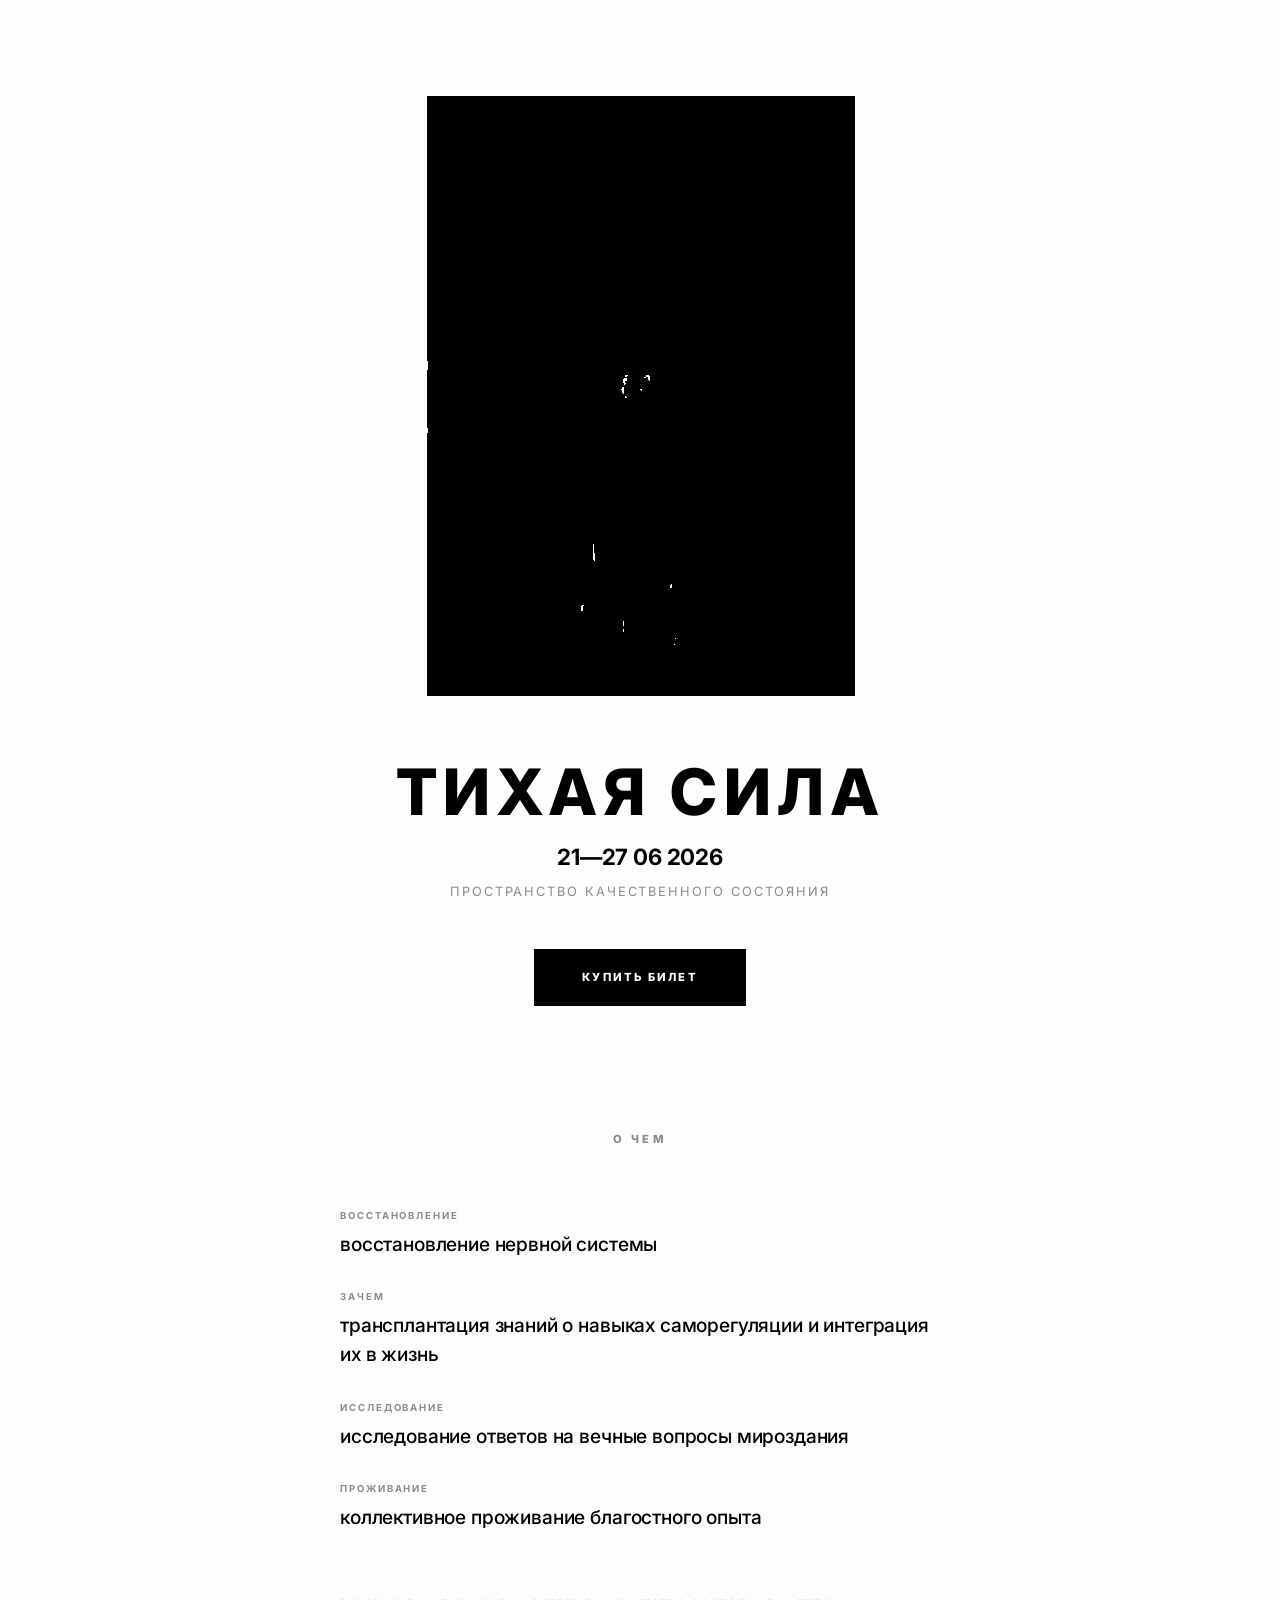
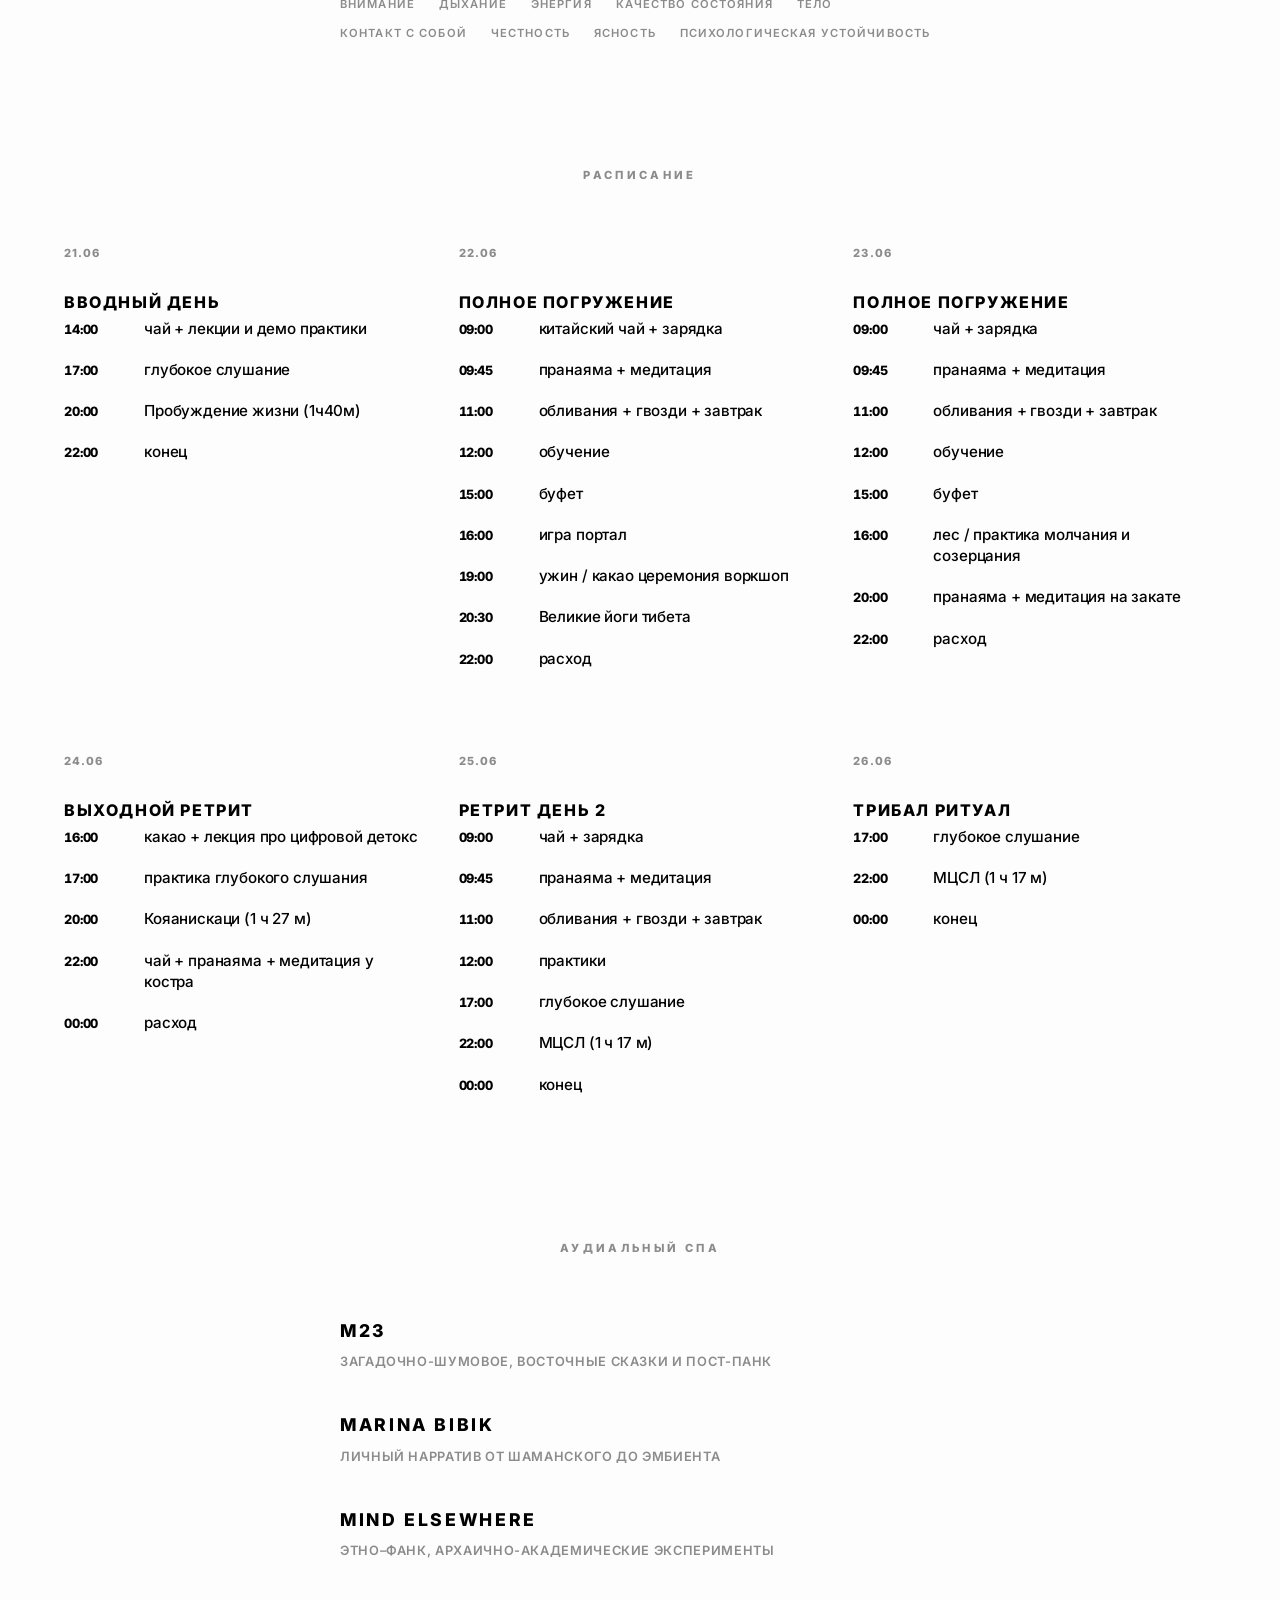
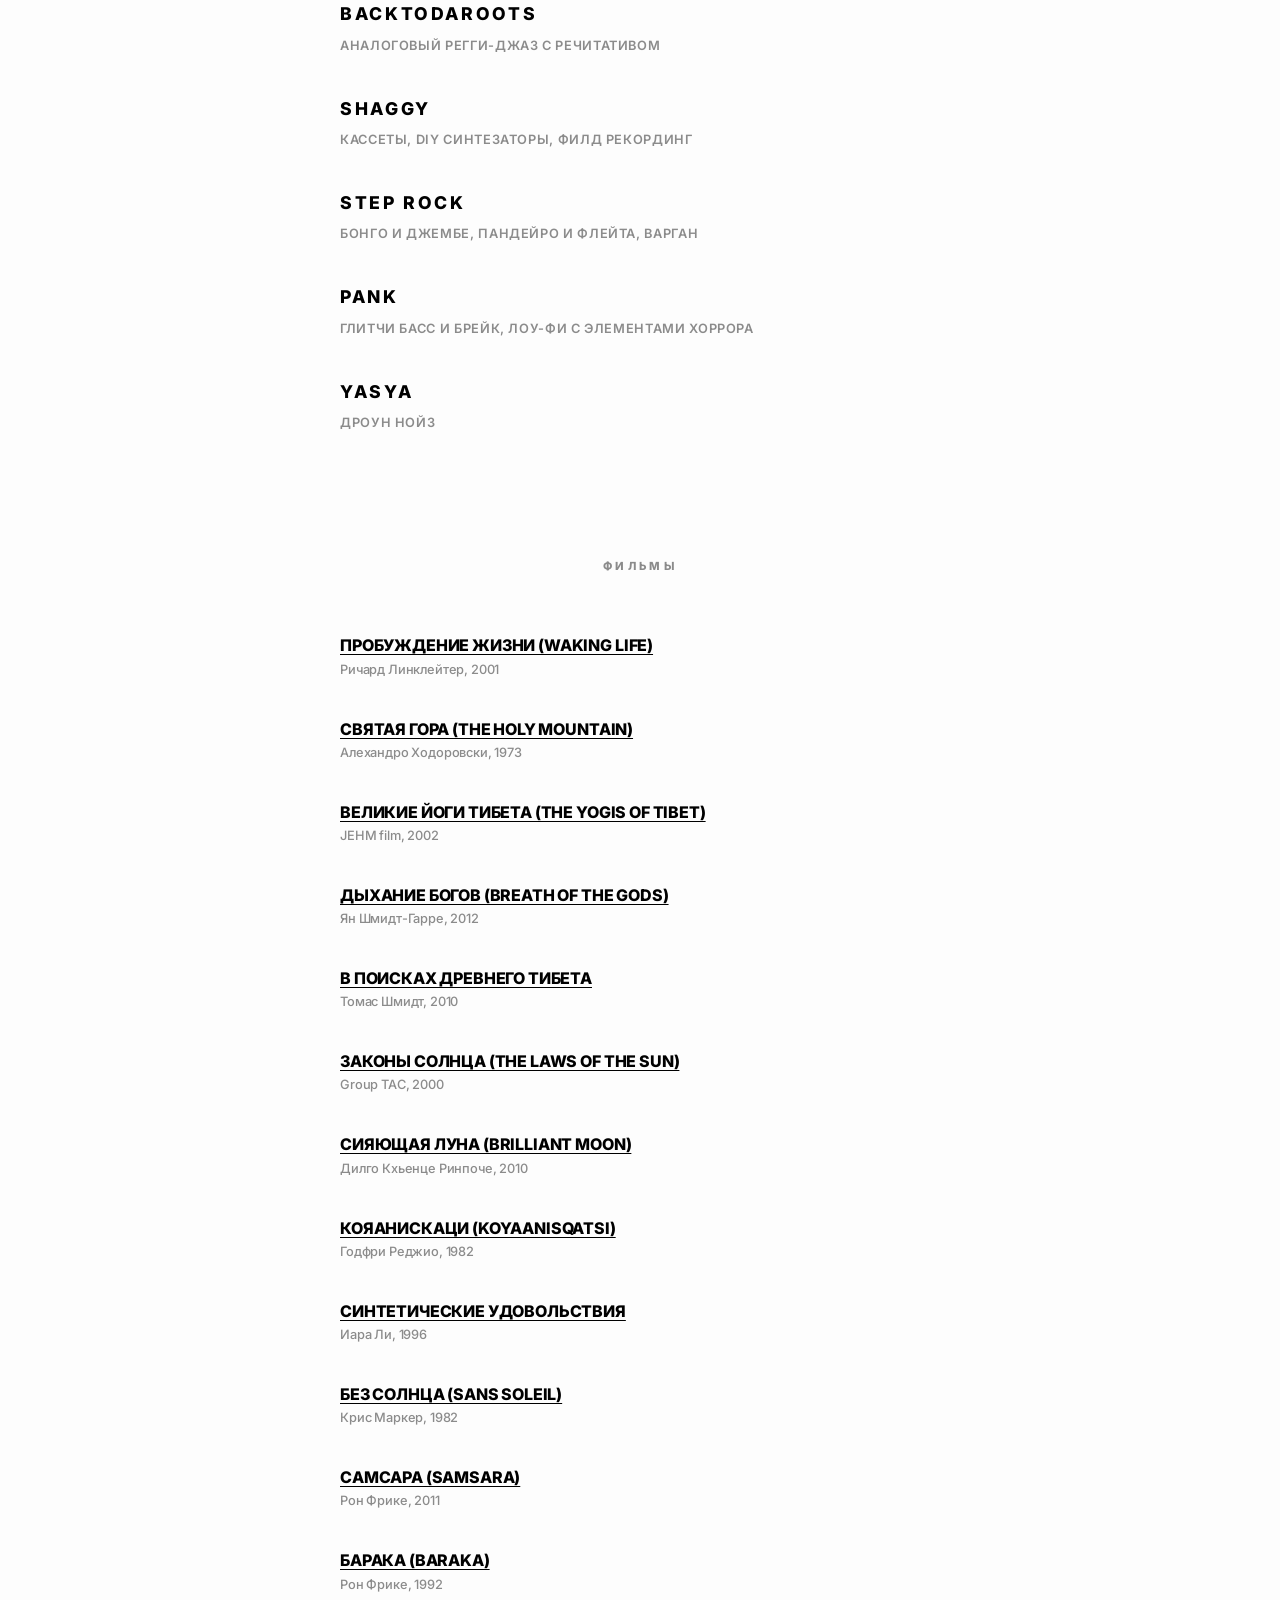
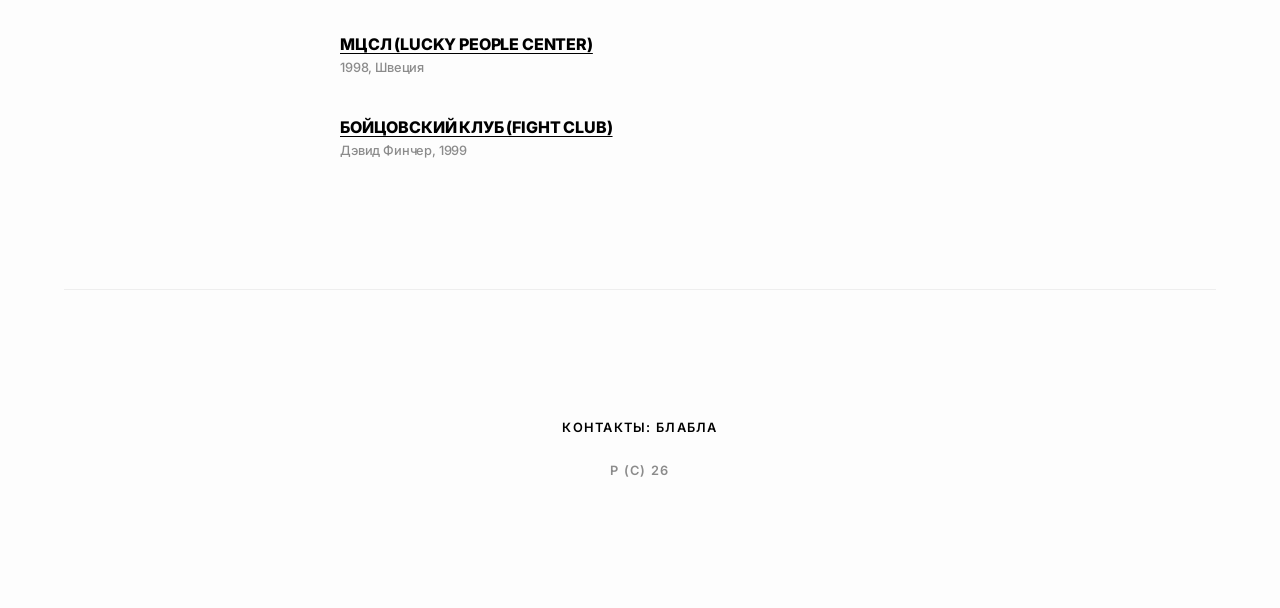
==== commit f7bee137: "quitestrong v3" ====
--- a/quitestrong/index.html
+++ b/quitestrong/index.html
@@ -3,7 +3,13 @@
     <head>
         <meta charset="UTF-8" />
         <meta name="viewport" content="width=device-width, initial-scale=1.0" />
-        <title>Фестиваль Тихая сила</title>
+        <title>Тихая сила</title>
+        <link rel="preconnect" href="https://fonts.googleapis.com" />
+        <link rel="preconnect" href="https://fonts.gstatic.com" crossorigin />
+        <link
+            href="https://fonts.googleapis.com/css2?family=Inter:wght@500;600;700;800&display=swap"
+            rel="stylesheet"
+        />
         <link rel="stylesheet" href="styles.css" />
     </head>
     <body>
@@ -27,10 +33,10 @@
         <main>
             <section class="hero" id="hero">
                 <div class="hero-img-wrap">
-                    <img src="hero.jpg" alt="" class="hero-img" />
+                    <img src="hero.png" alt="" class="hero-img" />
                 </div>
                 <h1>Тихая сила</h1>
-                <span class="dates">21-27 06 2026</span>
+                <span class="dates">21—27 06 2026</span>
                 <span class="tagline"
                     >пространство качественного состояния</span
                 >
@@ -38,7 +44,7 @@
             </section>
 
             <section class="about" id="about">
-                <h2>02. о чем</h2>
+                <h2>о чем</h2>
                 <div>
                     <span class="label">восстановление</span>
                     <p>восстановление нервной системы</p>
@@ -62,27 +68,27 @@
             </section>
 
             <section class="schedule" id="schedule">
-                <h2>03. расписание</h2>
+                <h2>расписание</h2>
                 <div class="schedule-container" id="scheduleContainer">
                     <div class="schedule-day">
                         <span class="date-label">21.06</span>
                         <h3>вводный день</h3>
                         <div class="event">
-                            <span class="time">14</span>
+                            <span class="time">14:00</span>
                             <span class="desc"
                                 >чай + лекции и демо практики</span
                             >
                         </div>
                         <div class="event">
-                            <span class="time">17</span>
+                            <span class="time">17:00</span>
                             <span class="desc">глубокое слушание</span>
                         </div>
                         <div class="event">
-                            <span class="time">20</span>
+                            <span class="time">20:00</span>
                             <span class="desc">Пробуждение жизни (1ч40м)</span>
                         </div>
                         <div class="event">
-                            <span class="time">22</span>
+                            <span class="time">22:00</span>
                             <span class="desc">конец</span>
                         </div>
                     </div>
@@ -91,7 +97,7 @@
                         <span class="date-label">22.06</span>
                         <h3>полное погружение</h3>
                         <div class="event">
-                            <span class="time">09</span>
+                            <span class="time">09:00</span>
                             <span class="desc">китайский чай + зарядка</span>
                         </div>
                         <div class="event">
@@ -99,37 +105,35 @@
                             <span class="desc">пранаяма + медитация</span>
                         </div>
                         <div class="event">
-                            <span class="time">11</span>
+                            <span class="time">11:00</span>
                             <span class="desc"
                                 >обливания + гвозди + завтрак</span
                             >
                         </div>
                         <div class="event">
-                            <span class="time">12</span>
+                            <span class="time">12:00</span>
                             <span class="desc">обучение</span>
                         </div>
                         <div class="event">
-                            <span class="time">15</span>
+                            <span class="time">15:00</span>
                             <span class="desc">буфет</span>
                         </div>
                         <div class="event">
-                            <span class="time">16</span>
+                            <span class="time">16:00</span>
                             <span class="desc">игра портал</span>
                         </div>
                         <div class="event">
-                            <span class="time">19</span>
+                            <span class="time">19:00</span>
                             <span class="desc"
                                 >ужин / какао церемония воркшоп</span
                             >
                         </div>
                         <div class="event">
                             <span class="time">20:30</span>
-                            <span class="desc"
-                                >Великие йоги тибета (1 ч 16м)</span
-                            >
-                        </div>
-                        <div class="event">
-                            <span class="time">22</span>
+                            <span class="desc">Великие йоги тибета</span>
+                        </div>
+                        <div class="event">
+                            <span class="time">22:00</span>
                             <span class="desc">расход</span>
                         </div>
                     </div>
@@ -138,7 +142,7 @@
                         <span class="date-label">23.06</span>
                         <h3>полное погружение</h3>
                         <div class="event">
-                            <span class="time">09</span>
+                            <span class="time">09:00</span>
                             <span class="desc">чай + зарядка</span>
                         </div>
                         <div class="event">
@@ -146,33 +150,33 @@
                             <span class="desc">пранаяма + медитация</span>
                         </div>
                         <div class="event">
-                            <span class="time">11</span>
+                            <span class="time">11:00</span>
                             <span class="desc"
                                 >обливания + гвозди + завтрак</span
                             >
                         </div>
                         <div class="event">
-                            <span class="time">12</span>
+                            <span class="time">12:00</span>
                             <span class="desc">обучение</span>
                         </div>
                         <div class="event">
-                            <span class="time">15</span>
+                            <span class="time">15:00</span>
                             <span class="desc">буфет</span>
                         </div>
                         <div class="event">
-                            <span class="time">16</span>
+                            <span class="time">16:00</span>
                             <span class="desc"
                                 >лес / практика молчания и созерцания</span
                             >
                         </div>
                         <div class="event">
-                            <span class="time">20</span>
+                            <span class="time">20:00</span>
                             <span class="desc"
                                 >пранаяма + медитация на закате</span
                             >
                         </div>
                         <div class="event">
-                            <span class="time">22</span>
+                            <span class="time">22:00</span>
                             <span class="desc">расход</span>
                         </div>
                     </div>
@@ -181,29 +185,29 @@
                         <span class="date-label">24.06</span>
                         <h3>выходной ретрит</h3>
                         <div class="event">
-                            <span class="time">16</span>
+                            <span class="time">16:00</span>
                             <span class="desc"
                                 >какао + лекция про цифровой детокс</span
                             >
                         </div>
                         <div class="event">
-                            <span class="time">17</span>
+                            <span class="time">17:00</span>
                             <span class="desc"
                                 >практика глубокого слушания</span
                             >
                         </div>
                         <div class="event">
-                            <span class="time">20</span>
+                            <span class="time">20:00</span>
                             <span class="desc">Кояанискаци (1 ч 27 м)</span>
                         </div>
                         <div class="event">
-                            <span class="time">22</span>
+                            <span class="time">22:00</span>
                             <span class="desc"
                                 >чай + пранаяма + медитация у костра</span
                             >
                         </div>
                         <div class="event">
-                            <span class="time">00</span>
+                            <span class="time">00:00</span>
                             <span class="desc">расход</span>
                         </div>
                     </div>
@@ -212,7 +216,7 @@
                         <span class="date-label">25.06</span>
                         <h3>ретрит день 2</h3>
                         <div class="event">
-                            <span class="time">09</span>
+                            <span class="time">09:00</span>
                             <span class="desc">чай + зарядка</span>
                         </div>
                         <div class="event">
@@ -220,25 +224,25 @@
                             <span class="desc">пранаяма + медитация</span>
                         </div>
                         <div class="event">
-                            <span class="time">11</span>
+                            <span class="time">11:00</span>
                             <span class="desc"
                                 >обливания + гвозди + завтрак</span
                             >
                         </div>
                         <div class="event">
-                            <span class="time">12</span>
+                            <span class="time">12:00</span>
                             <span class="desc">практики</span>
                         </div>
                         <div class="event">
-                            <span class="time">17</span>
+                            <span class="time">17:00</span>
                             <span class="desc">глубокое слушание</span>
                         </div>
                         <div class="event">
-                            <span class="time">22</span>
+                            <span class="time">22:00</span>
                             <span class="desc">МЦСЛ (1 ч 17 м)</span>
                         </div>
                         <div class="event">
-                            <span class="time">00</span>
+                            <span class="time">00:00</span>
                             <span class="desc">конец</span>
                         </div>
                     </div>
@@ -247,15 +251,15 @@
                         <span class="date-label">26.06</span>
                         <h3>трибал ритуал</h3>
                         <div class="event">
-                            <span class="time">17</span>
+                            <span class="time">17:00</span>
                             <span class="desc">глубокое слушание</span>
                         </div>
                         <div class="event">
-                            <span class="time">22</span>
+                            <span class="time">22:00</span>
                             <span class="desc">МЦСЛ (1 ч 17 м)</span>
                         </div>
                         <div class="event">
-                            <span class="time">00</span>
+                            <span class="time">00:00</span>
                             <span class="desc">конец</span>
                         </div>
                     </div>
@@ -267,51 +271,67 @@
             </section>
 
             <section class="audio-spa" id="audio-spa">
-                <h2>04. аудиальный спа</h2>
-                <div class="audio-spa-artists" id="artistContainer">
-                    <div class="artist" data-speed="0.1">
-                        <span class="artist-name">m23</span
-                        ><span class="artist-desc">загадочно-шумовое</span>
-                    </div>
-                    <div class="artist" data-speed="-0.15">
-                        <span class="artist-name">marina bibik</span
-                        ><span class="artist-desc">личный нарратив</span>
-                    </div>
-                    <div class="artist" data-speed="0.2">
-                        <span class="artist-name">mind elsewhere</span
-                        ><span class="artist-desc">этно–фанк</span>
-                    </div>
-                    <div class="artist" data-speed="-0.08">
-                        <span class="artist-name">backtodaroots</span
-                        ><span class="artist-desc">регги-джаз</span>
-                    </div>
-                    <div class="artist" data-speed="0.12">
-                        <span class="artist-name">shaggy</span
-                        ><span class="artist-desc">кассеты, diy</span>
-                    </div>
-                    <div class="artist" data-speed="-0.25">
-                        <span class="artist-name">step rock</span
-                        ><span class="artist-desc">бонго и джембе</span>
-                    </div>
-                    <div class="artist" data-speed="0.18">
-                        <span class="artist-name">pank</span
-                        ><span class="artist-desc">глитчи басс</span>
-                    </div>
-                    <div class="artist" data-speed="-0.12">
-                        <span class="artist-name">yasya</span
-                        ><span class="artist-desc">дроун нойз</span>
+                <h2>аудиальный спа</h2>
+                <div class="audio-spa-artists">
+                    <div class="artist">
+                        <span class="artist-name">m23</span>
+                        <span class="artist-desc"
+                            >загадочно-шумовое, восточные сказки и
+                            пост-панк</span
+                        >
+                    </div>
+                    <div class="artist">
+                        <span class="artist-name">marina bibik</span>
+                        <span class="artist-desc"
+                            >личный нарратив от шаманского до эмбиента</span
+                        >
+                    </div>
+                    <div class="artist">
+                        <span class="artist-name">mind elsewhere</span>
+                        <span class="artist-desc"
+                            >этно–фанк, архаично-академические
+                            эксперименты</span
+                        >
+                    </div>
+                    <div class="artist">
+                        <span class="artist-name">backtodaroots</span>
+                        <span class="artist-desc"
+                            >аналоговый регги-джаз c речитативом</span
+                        >
+                    </div>
+                    <div class="artist">
+                        <span class="artist-name">shaggy</span>
+                        <span class="artist-desc"
+                            >кассеты, diy синтезаторы, филд рекординг</span
+                        >
+                    </div>
+                    <div class="artist">
+                        <span class="artist-name">step rock</span>
+                        <span class="artist-desc"
+                            >бонго и джембе, пандейро и флейта, варган</span
+                        >
+                    </div>
+                    <div class="artist">
+                        <span class="artist-name">pank</span>
+                        <span class="artist-desc"
+                            >глитчи басс и брейк, лоу-фи с элементами
+                            хоррора</span
+                        >
+                    </div>
+                    <div class="artist">
+                        <span class="artist-name">yasya</span>
+                        <span class="artist-desc">дроун нойз</span>
                     </div>
                 </div>
             </section>
 
             <section class="films" id="films">
-                <h2>05. фильмы</h2>
+                <h2>фильмы</h2>
                 <ul class="films-list">
                     <li class="film">
                         <a
                             href="https://www.imdb.com/title/tt0243017/"
                             target="_blank"
-                            class="film-link"
                         >
                             <span class="film-title"
                                 >Пробуждение жизни (Waking Life)</span
@@ -325,7 +345,6 @@
                         <a
                             href="https://www.imdb.com/title/tt0071853/"
                             target="_blank"
-                            class="film-link"
                         >
                             <span class="film-title"
                                 >Святая гора (The Holy Mountain)</span
@@ -339,7 +358,6 @@
                         <a
                             href="https://www.imdb.com/title/tt0358300/"
                             target="_blank"
-                            class="film-link"
                         >
                             <span class="film-title"
                                 >Великие йоги тибета (The Yogis of Tibet)</span
@@ -351,7 +369,6 @@
                         <a
                             href="https://www.imdb.com/title/tt2126496/"
                             target="_blank"
-                            class="film-link"
                         >
                             <span class="film-title"
                                 >Дыхание Богов (Breath of the Gods)</span
@@ -363,7 +380,6 @@
                         <a
                             href="https://www.imdb.com/title/tt1342971/"
                             target="_blank"
-                            class="film-link"
                         >
                             <span class="film-title"
                                 >В поисках Древнего Тибета</span
@@ -375,7 +391,6 @@
                         <a
                             href="https://www.imdb.com/title/tt0274152/"
                             target="_blank"
-                            class="film-link"
                         >
                             <span class="film-title"
                                 >Законы солнца (The Laws of the Sun)</span
@@ -387,7 +402,6 @@
                         <a
                             href="https://www.imdb.com/title/tt1701977/"
                             target="_blank"
-                            class="film-link"
                         >
                             <span class="film-title"
                                 >Сияющая луна (Brilliant Moon)</span
@@ -401,7 +415,6 @@
                         <a
                             href="https://www.imdb.com/title/tt0085809/"
                             target="_blank"
-                            class="film-link"
                         >
                             <span class="film-title"
                                 >Кояанискаци (Koyaanisqatsi)</span
@@ -413,7 +426,6 @@
                         <a
                             href="https://www.imdb.com/title/tt0114589/"
                             target="_blank"
-                            class="film-link"
                         >
                             <span class="film-title"
                                 >Синтетические удовольствия</span
@@ -425,7 +437,6 @@
                         <a
                             href="https://www.imdb.com/title/tt0084628/"
                             target="_blank"
-                            class="film-link"
                         >
                             <span class="film-title"
                                 >Без солнца (Sans Soleil)</span
@@ -437,7 +448,6 @@
                         <a
                             href="https://www.imdb.com/title/tt0770802/"
                             target="_blank"
-                            class="film-link"
                         >
                             <span class="film-title">Самсара (Samsara)</span>
                             <span class="film-desc">Рон Фрике, 2011</span>
@@ -447,7 +457,6 @@
                         <a
                             href="https://www.imdb.com/title/tt0103767/"
                             target="_blank"
-                            class="film-link"
                         >
                             <span class="film-title">Барака (Baraka)</span>
                             <span class="film-desc">Рон Фрике, 1992</span>
@@ -457,7 +466,6 @@
                         <a
                             href="https://www.imdb.com/title/tt0141566/"
                             target="_blank"
-                            class="film-link"
                         >
                             <span class="film-title"
                                 >МЦСЛ (Lucky People Center)</span
@@ -469,7 +477,6 @@
                         <a
                             href="https://www.imdb.com/title/tt0137523/"
                             target="_blank"
-                            class="film-link"
                         >
                             <span class="film-title"
                                 >Бойцовский клуб (Fight Club)</span
@@ -481,33 +488,23 @@
             </section>
 
             <footer>
-                <a href="#" class="btn-ticket">купить билет</a>
+                <div class="footer-contacts">контакты: блабла</div>
+                <div>p (c) 26</div>
             </footer>
         </main>
 
         <script>
-            // Schedule Navigation
             const container = document.getElementById("scheduleContainer");
             document.getElementById("nextDay").onclick = () =>
-                container.scrollBy({ left: 300, behavior: "smooth" });
+                container.scrollBy({
+                    left: window.innerWidth - 64,
+                    behavior: "smooth",
+                });
             document.getElementById("prevDay").onclick = () =>
-                container.scrollBy({ left: -300, behavior: "smooth" });
-
-            // Floating Artists
-            const artists = document.querySelectorAll(".artist");
-            artists.forEach((a, i) => {
-                a.style.top = i * 60 + "px";
-                a.style.left = Math.random() * 40 + "%";
-            });
-
-            window.addEventListener("scroll", () => {
-                const y = window.scrollY;
-                artists.forEach((a) => {
-                    const speed = parseFloat(a.dataset.speed);
-                    const offset = y * speed;
-                    a.style.transform = `translate3d(${offset}px, 0, 0)`;
+                container.scrollBy({
+                    left: -(window.innerWidth - 64),
+                    behavior: "smooth",
                 });
-            });
         </script>
     </body>
 </html>
--- a/quitestrong/styles.css
+++ b/quitestrong/styles.css
@@ -1,9 +1,9 @@
 :root {
-    --bg: #e8e8e8;
-    --fg: #111;
+    --bg: #fdfdfd;
+    --fg: #000;
     --accent: #000;
-    --dim: rgba(0, 0, 0, 0.4);
-    --border: rgba(0, 0, 0, 0.08);
+    --dim: rgba(0, 0, 0, 0.45);
+    --border: rgba(0, 0, 0, 0.06);
 }
 
 * {
@@ -16,59 +16,77 @@
     background: var(--bg);
     color: var(--fg);
     font-family:
-        -apple-system, BlinkMacSystemFont, "Segoe UI", Roboto, Helvetica, Arial,
+        Inter,
+        -apple-system,
+        BlinkMacSystemFont,
+        "Segoe UI",
+        Roboto,
         sans-serif;
-    line-height: 1.6;
-    padding: 2rem 1rem;
+    line-height: 1.5;
+    padding: 0;
     max-width: 100vw;
     overflow-x: hidden;
     -webkit-font-smoothing: antialiased;
+    letter-spacing: -0.01em;
+}
+
+a {
+    color: inherit;
+    text-decoration: none;
 }
 
 main {
-    max-width: 600px;
+    width: 100%;
+    max-width: 1200px;
     margin: 0 auto;
+    padding: 0 1.5rem;
 }
 
 section {
-    margin-bottom: 6rem;
+    margin-bottom: 8rem;
+    width: 100%;
 }
 
 h1,
+h2,
+h3 {
+    text-transform: uppercase;
+    letter-spacing: 0.1em;
+    font-weight: 800;
+    line-height: 1;
+}
+
+h1 {
+    font-size: clamp(2rem, 10vw, 4rem);
+    margin-bottom: 1rem;
+}
+
 h2 {
-    text-transform: uppercase;
-    letter-spacing: 0.15em;
-    font-weight: 700;
-    line-height: 1.1;
-}
-
-h1 {
-    font-size: 2.5rem;
-    margin-bottom: 0.5rem;
-}
-
-h2 {
-    font-size: 0.8rem;
-    margin-bottom: 3rem;
+    font-size: 0.7rem;
+    margin-bottom: 4rem;
     color: var(--dim);
     text-align: center;
+    letter-spacing: 0.3em;
 }
 
 .hero {
     text-align: center;
-    padding-top: 2rem;
+    padding-top: 4rem;
+    max-width: 600px;
+    margin-left: auto;
+    margin-right: auto;
 }
 
 .hero-img-wrap {
     width: 100%;
+    max-width: 450px;
     aspect-ratio: 3/4;
-    margin-bottom: 3rem;
+    margin: 0 auto 4rem;
     overflow: hidden;
     display: flex;
     align-items: center;
     justify-content: center;
-    background: #fff;
-    border: 1px solid var(--border);
+    mix-blend-mode: multiply; /* Dissolve white parts into background */
 }
 
 .hero-img {
@@ -79,76 +97,74 @@
 }
 
 .dates {
-    font-size: 1.2rem;
-    font-weight: 600;
+    font-size: 1.4rem;
+    font-weight: 700;
     margin-bottom: 0.5rem;
     display: block;
 }
 
 .tagline {
-    font-size: 0.85rem;
-    text-transform: uppercase;
-    letter-spacing: 0.1em;
-    color: var(--dim);
-    margin-bottom: 2.5rem;
-    display: block;
-    max-width: 250px;
-    margin-left: auto;
-    margin-right: auto;
+    font-size: 0.8rem;
+    text-transform: uppercase;
+    letter-spacing: 0.15em;
+    color: var(--dim);
+    margin-bottom: 3rem;
+    display: block;
 }
 
 .btn-ticket {
     display: inline-block;
     background: var(--accent);
     color: #fff;
-    text-decoration: none;
-    padding: 1.2rem 2.5rem;
+    padding: 1.25rem 3rem;
+    font-weight: 800;
+    text-transform: uppercase;
+    letter-spacing: 0.2em;
+    font-size: 0.7rem;
+    transition: transform 0.2s;
+}
+
+.btn-ticket:active {
+    transform: scale(0.98);
+}
+
+.about {
+    max-width: 600px;
+    margin-left: auto;
+    margin-right: auto;
+}
+
+.about p {
+    margin-bottom: 2rem;
+    font-size: 1.2rem;
+    font-weight: 500;
+}
+
+.about .label {
+    color: var(--dim);
+    text-transform: uppercase;
+    font-size: 0.6rem;
+    display: block;
+    margin-bottom: 0.4rem;
+    letter-spacing: 0.2em;
     font-weight: 700;
-    text-transform: uppercase;
-    letter-spacing: 0.15em;
-    font-size: 0.75rem;
-    transition: opacity 0.2s;
-}
-
-.btn-ticket:hover {
-    opacity: 0.8;
-}
-
-.about p {
-    margin-bottom: 1.5rem;
-    font-size: 1.1rem;
-}
-
-.about .label {
-    color: var(--dim);
-    text-transform: uppercase;
-    font-size: 0.65rem;
-    display: block;
-    margin-bottom: 0.2rem;
+}
+
+.keywords {
+    display: flex;
+    flex-wrap: wrap;
+    gap: 0.75rem 1.5rem;
+    margin-top: 4rem;
+    font-size: 0.7rem;
+    text-transform: uppercase;
     letter-spacing: 0.1em;
-}
-
-.keywords {
-    display: flex;
-    flex-wrap: wrap;
-    gap: 0.5rem 1rem;
-    margin-top: 3rem;
-    font-size: 0.75rem;
-    text-transform: uppercase;
-    letter-spacing: 0.05em;
-    color: var(--dim);
+    color: var(--dim);
+    font-weight: 600;
 }
 
 /* ── Schedule ────────────────────────────────────────────────── */
 .schedule {
-    max-width: none;
-    width: 100vw;
-    position: relative;
-    left: 50%;
-    right: 50%;
-    margin-left: -50vw;
-    margin-right: -50vw;
-    padding: 0 1rem;
+    padding: 0;
 }
 
 .schedule-container {
@@ -156,8 +172,8 @@
     overflow-x: auto;
     scroll-snap-type: x mandatory;
     -webkit-overflow-scrolling: touch;
-    gap: 2rem;
-    padding: 1rem 0;
+    gap: 4rem; /* More space between days on mobile */
+    padding: 0 2rem 2rem;
     scrollbar-width: none;
 }
 
@@ -166,76 +182,73 @@
 }
 
 .schedule-day {
-    flex: 0 0 280px;
+    flex: 0 0 calc(100vw - 4rem);
     scroll-snap-align: center;
+    text-align: left;
 }
 
 .schedule-day h3 {
-    font-size: 0.9rem;
-    text-transform: uppercase;
+    font-size: 1rem;
     margin-bottom: 0.5rem;
-    letter-spacing: 0.05em;
 }
 
 .schedule-day .date-label {
     font-size: 0.7rem;
     color: var(--dim);
     display: block;
-    margin-bottom: 1.5rem;
-    font-weight: 700;
+    margin-bottom: 2rem;
+    font-weight: 800;
+    letter-spacing: 0.1em;
 }
 
 .event {
     display: flex;
-    gap: 1rem;
-    margin-bottom: 1rem;
+    gap: 1.5rem;
+    margin-bottom: 1.25rem;
     align-items: baseline;
 }
 
 .event .time {
-    font-weight: 700;
+    font-weight: 800;
     color: var(--fg);
     font-variant-numeric: tabular-nums;
-    font-size: 0.85rem;
-    flex: 0 0 3rem;
+    font-size: 0.8rem;
+    flex: 0 0 3.5rem;
 }
 
 .event .desc {
-    font-size: 0.9rem;
-    line-height: 1.3;
+    font-size: 0.95rem;
+    line-height: 1.4;
+    font-weight: 500;
 }
 
 .schedule-nav {
     display: flex;
     justify-content: center;
-    gap: 2rem;
-    margin-top: 2rem;
+    gap: 3rem;
+    margin-top: 1rem;
 }
 
 .nav-btn {
     background: none;
     border: none;
-    font-size: 1.5rem;
+    font-size: 1.2rem;
     cursor: pointer;
     color: var(--fg);
-    padding: 0.5rem;
+    padding: 1rem;
+    opacity: 0.3;
 }
 
 @media (min-width: 1024px) {
-    .schedule {
-        max-width: 1200px;
-        margin: 0 auto;
-        left: auto;
-        right: auto;
-    }
     .schedule-container {
         overflow-x: visible;
-        flex-wrap: nowrap;
-        justify-content: space-between;
-        gap: 1.5rem;
+        display: grid;
+        grid-template-columns: repeat(3, 1fr);
+        gap: 4rem 2rem;
+        padding: 0;
     }
     .schedule-day {
-        flex: 1;
+        flex: none;
         scroll-snap-align: none;
     }
     .schedule-nav {
@@ -245,77 +258,87 @@
 
 /* ── Audio Spa ─────────────────────────────────────────────── */
 .audio-spa {
-    position: relative;
-    min-height: 80vh;
-    overflow: hidden;
+    max-width: 600px;
+    margin-left: auto;
+    margin-right: auto;
 }
 
 .audio-spa-artists {
-    position: relative;
-    height: 500px;
-    margin: 4rem 0;
+    margin: 3rem 0;
 }
 
 .artist {
-    position: absolute;
-    white-space: nowrap;
-    transition: transform 0.1s linear;
-    will-change: transform;
+    margin-bottom: 2.5rem;
 }
 
 .artist-name {
-    font-weight: 700;
-    display: block;
-    text-transform: uppercase;
-    letter-spacing: 0.1em;
-    font-size: 1.2rem;
+    font-weight: 800;
+    display: block;
+    text-transform: uppercase;
+    letter-spacing: 0.15em;
+    font-size: 1.1rem;
+    margin-bottom: 0.25rem;
 }
 
 .artist-desc {
-    font-size: 0.7rem;
+    font-size: 0.8rem;
     color: var(--dim);
     text-transform: uppercase;
     letter-spacing: 0.05em;
+    font-weight: 600;
 }
 
 /* ── Films ─────────────────────────────────────────────────── */
+.films {
+    max-width: 600px;
+    margin-left: auto;
+    margin-right: auto;
+}
+
 .films-list {
     list-style: none;
 }
 
 .film {
-    margin-bottom: 2rem;
-}
-
-.film-link {
-    color: var(--fg);
-    text-decoration: none;
-    display: block;
+    margin-bottom: 2.5rem;
 }
 
 .film-title {
-    font-weight: 700;
-    display: block;
-    line-height: 1.3;
+    font-weight: 800;
+    display: block;
+    line-height: 1.2;
+    text-transform: uppercase;
+    font-size: 1rem;
     text-decoration: underline;
-    text-decoration-color: var(--dim);
-    text-underline-offset: 4px;
+    text-underline-offset: 3px;
+    text-decoration-thickness: 1px;
 }
 
 .film-desc {
-    font-size: 0.85rem;
-    color: var(--dim);
-    margin-top: 0.2rem;
+    font-size: 0.8rem;
+    color: var(--dim);
+    margin-top: 0.4rem;
+    font-weight: 500;
 }
 
 footer {
     text-align: center;
-    padding: 6rem 0;
+    padding: 8rem 1.5rem;
     border-top: 1px solid var(--border);
+    font-size: 0.8rem;
+    color: var(--dim);
+    text-transform: uppercase;
+    letter-spacing: 0.1em;
+    font-weight: 600;
+}
+
+.footer-contacts {
+    margin-bottom: 1.5rem;
+    color: var(--fg);
 }
 
 @media (min-width: 601px) {
-    body {
-        padding: 4rem 2rem;
+    .hero {
+        padding-top: 6rem;
     }
 }
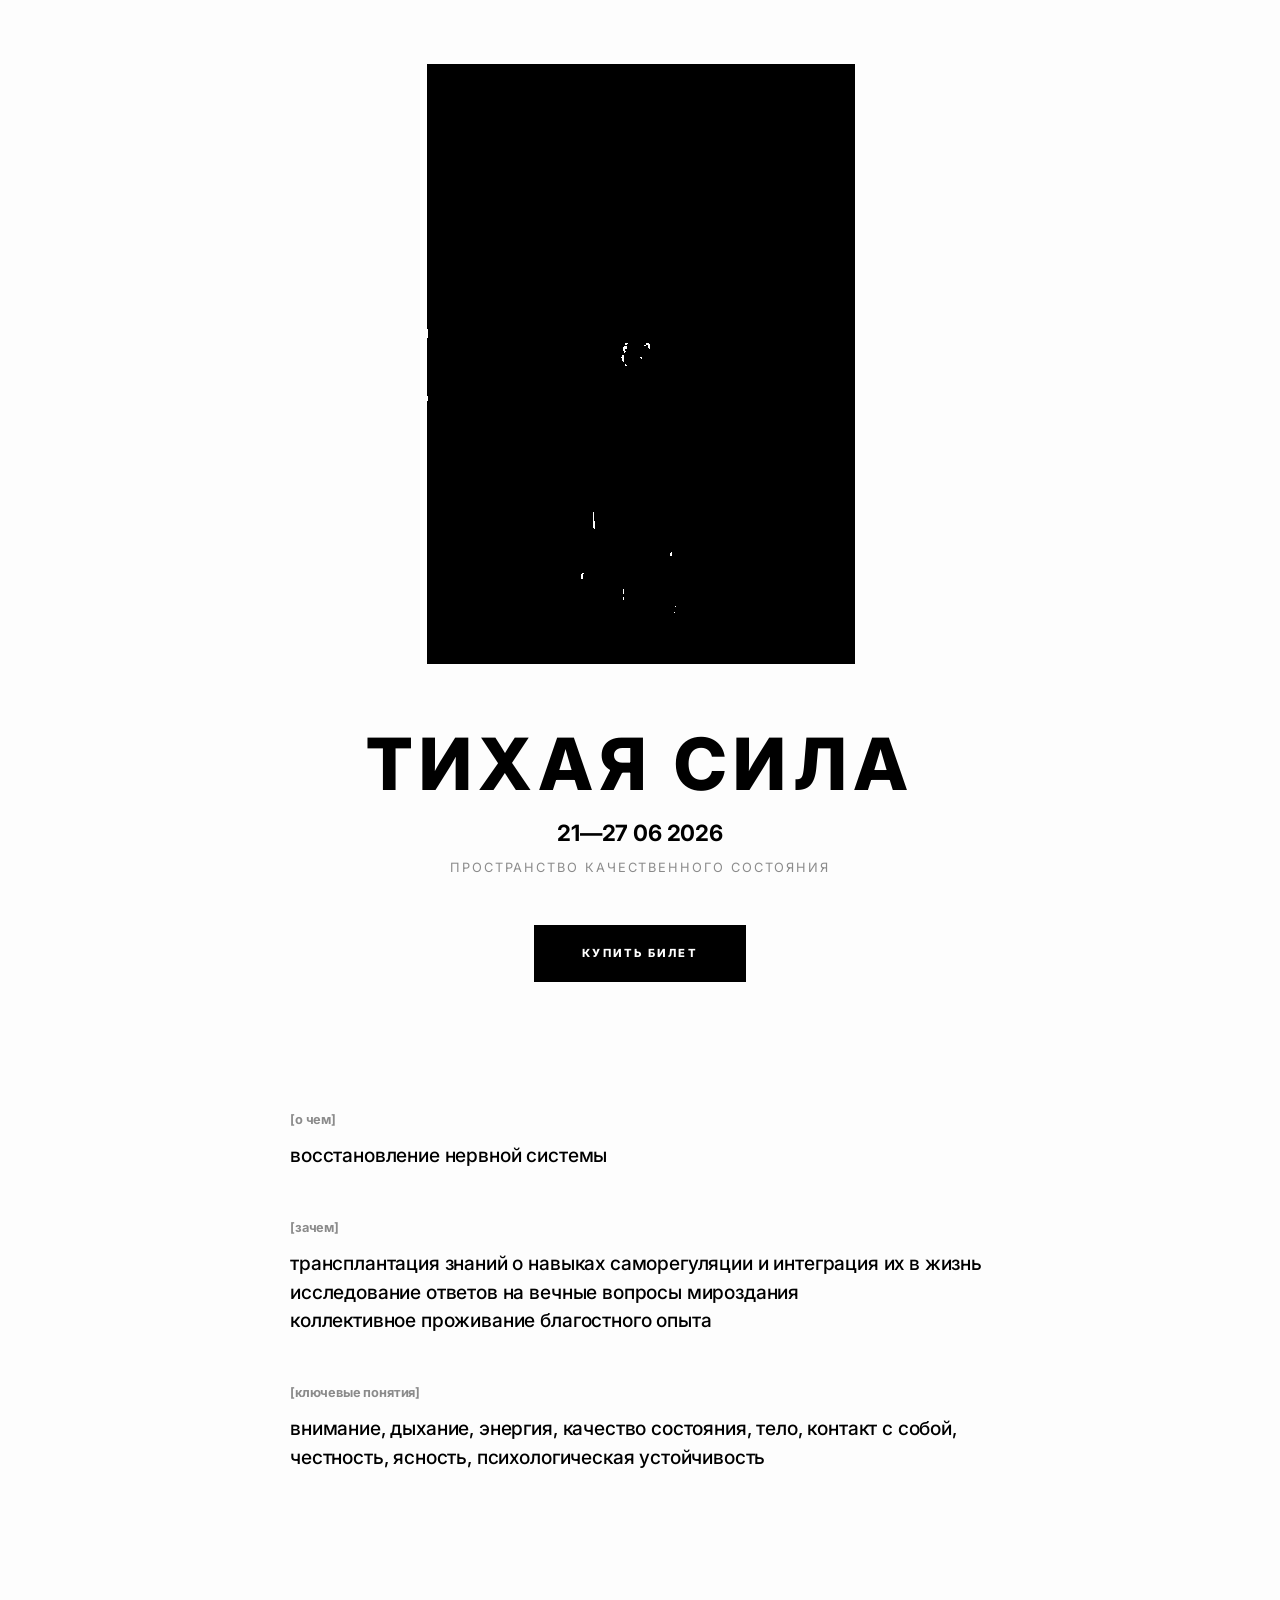
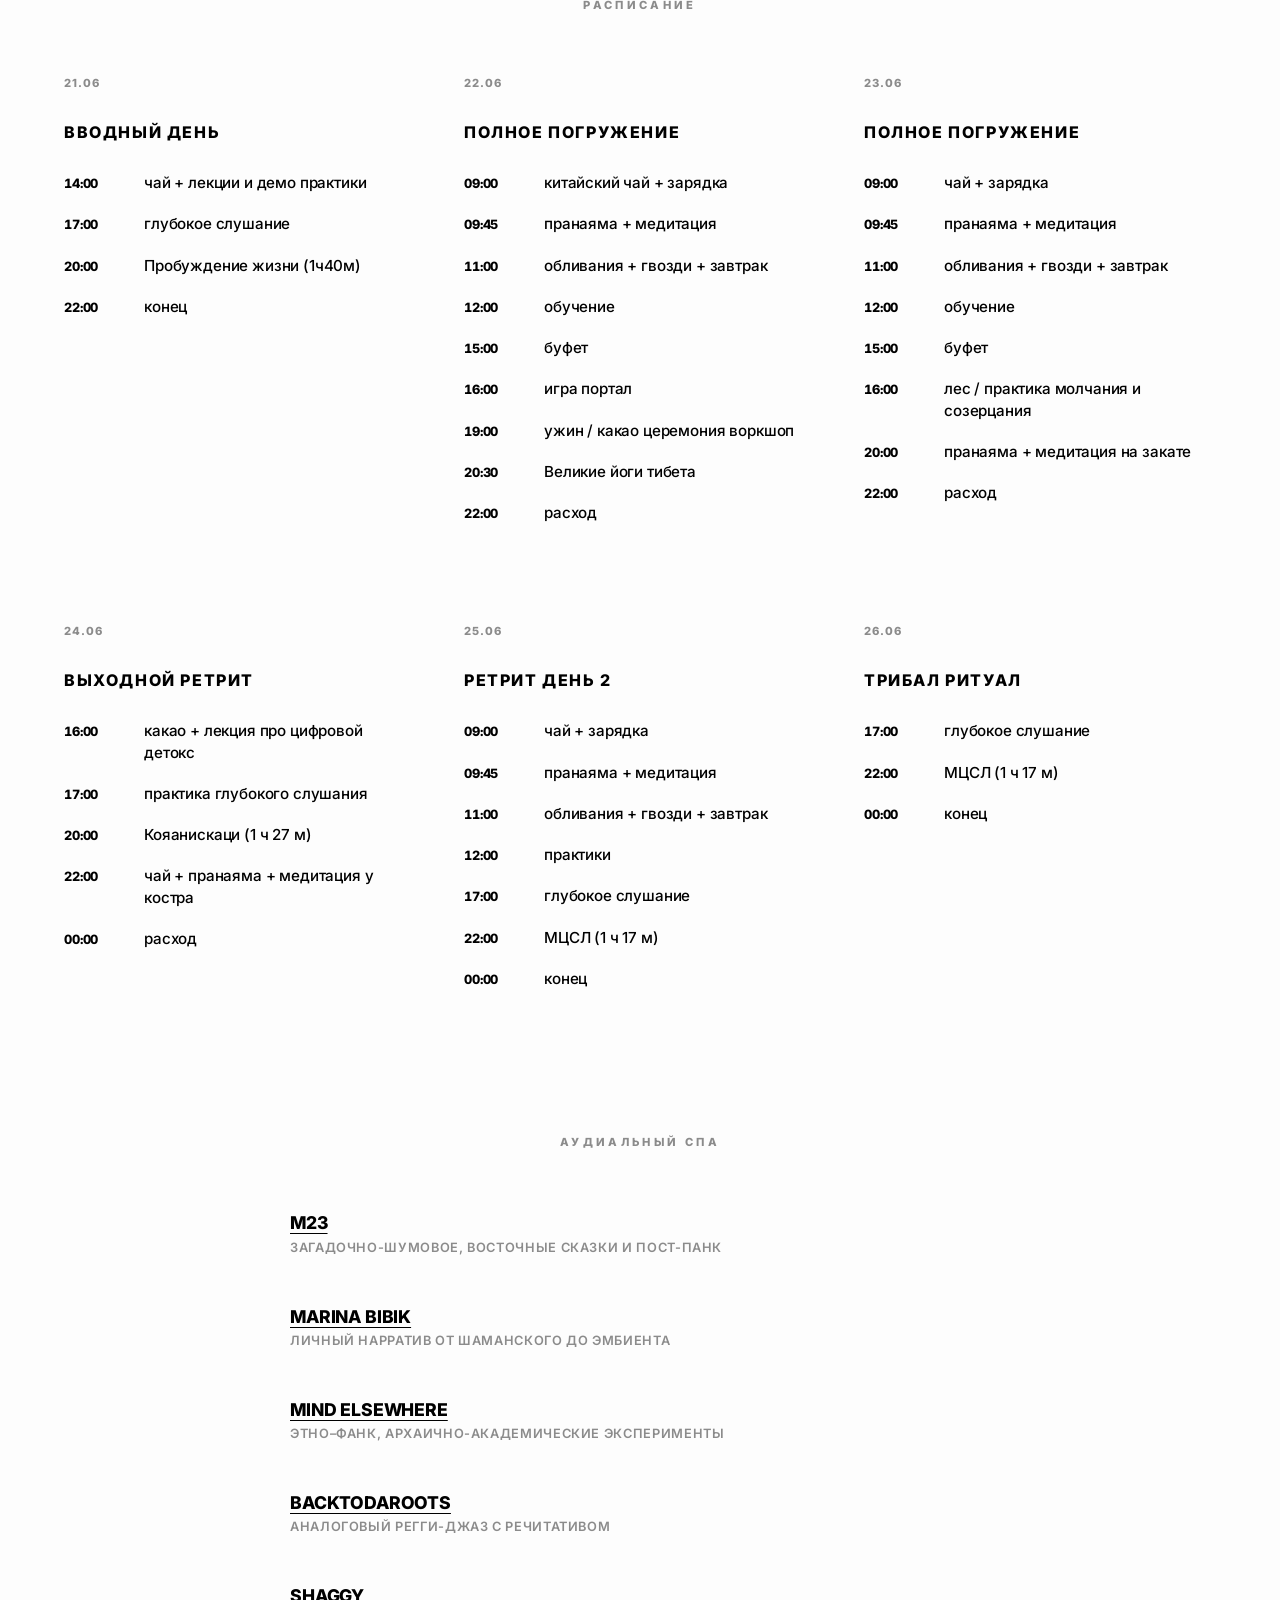
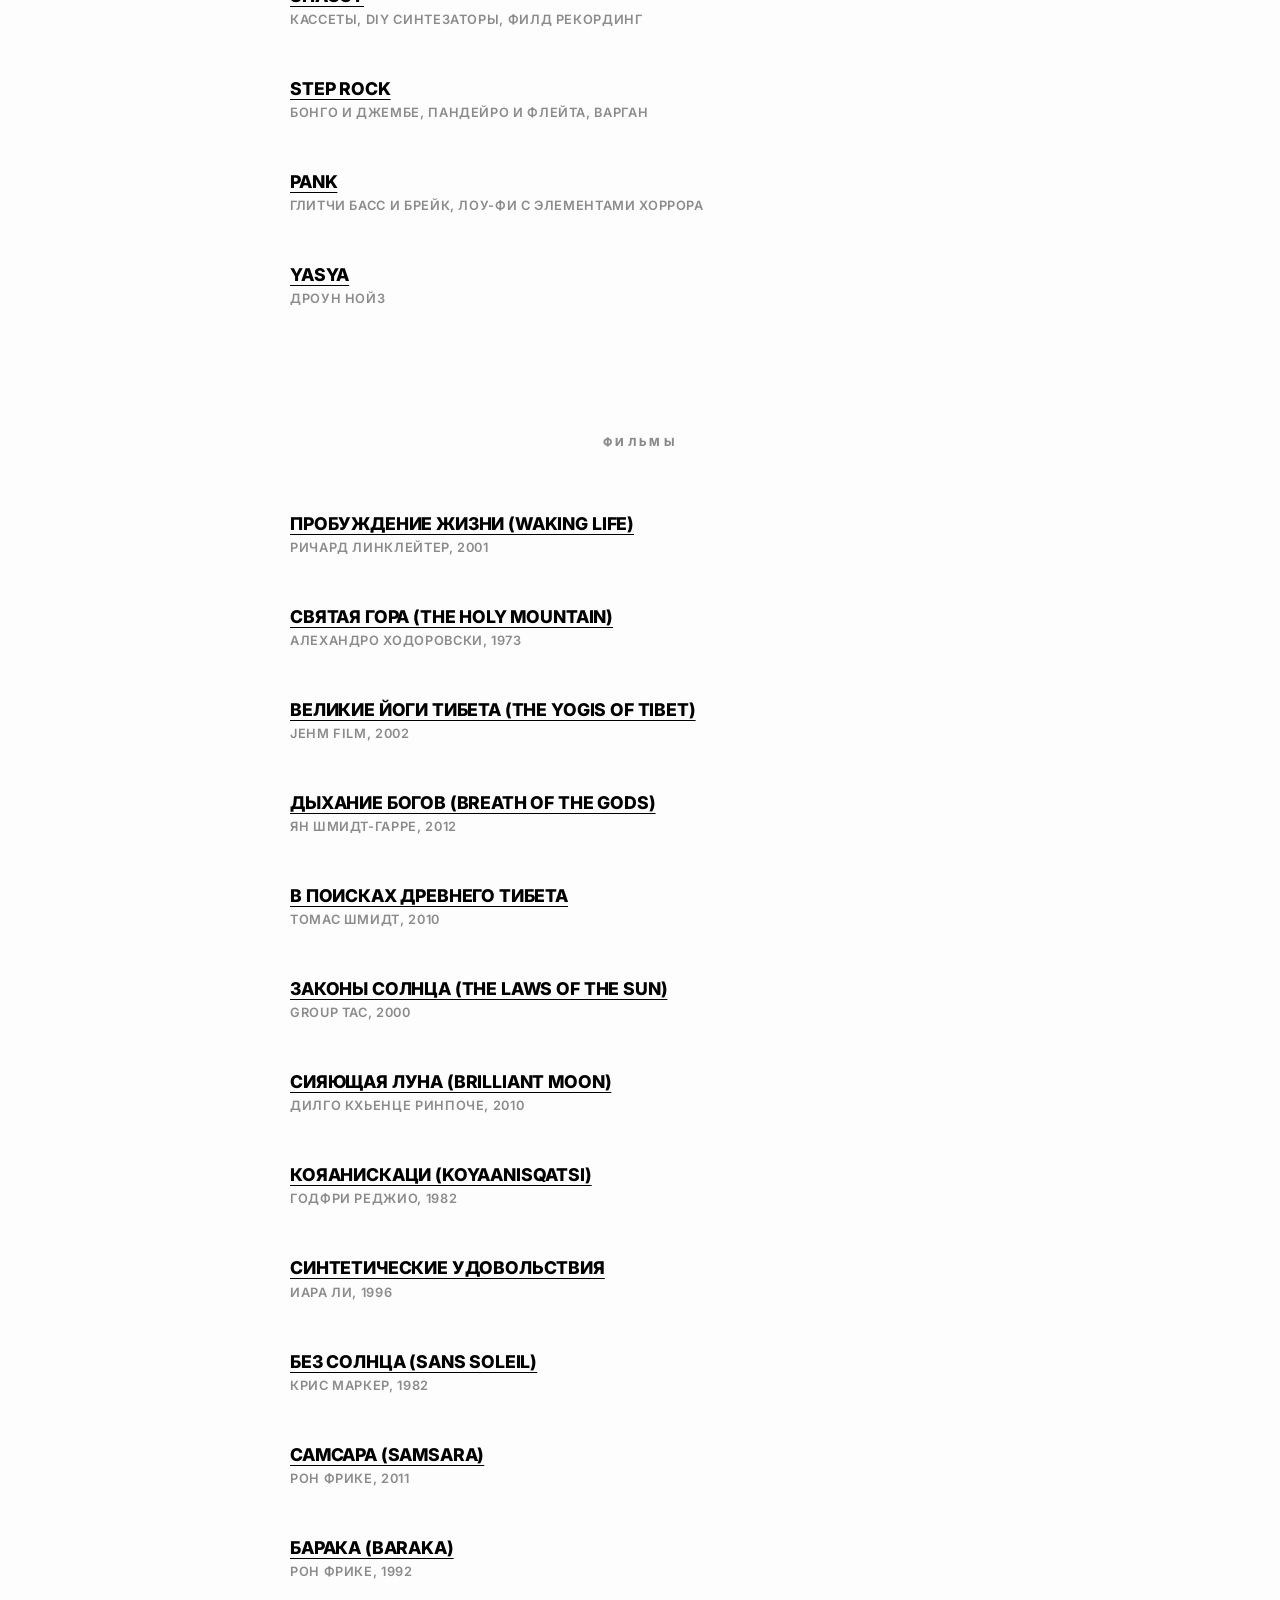
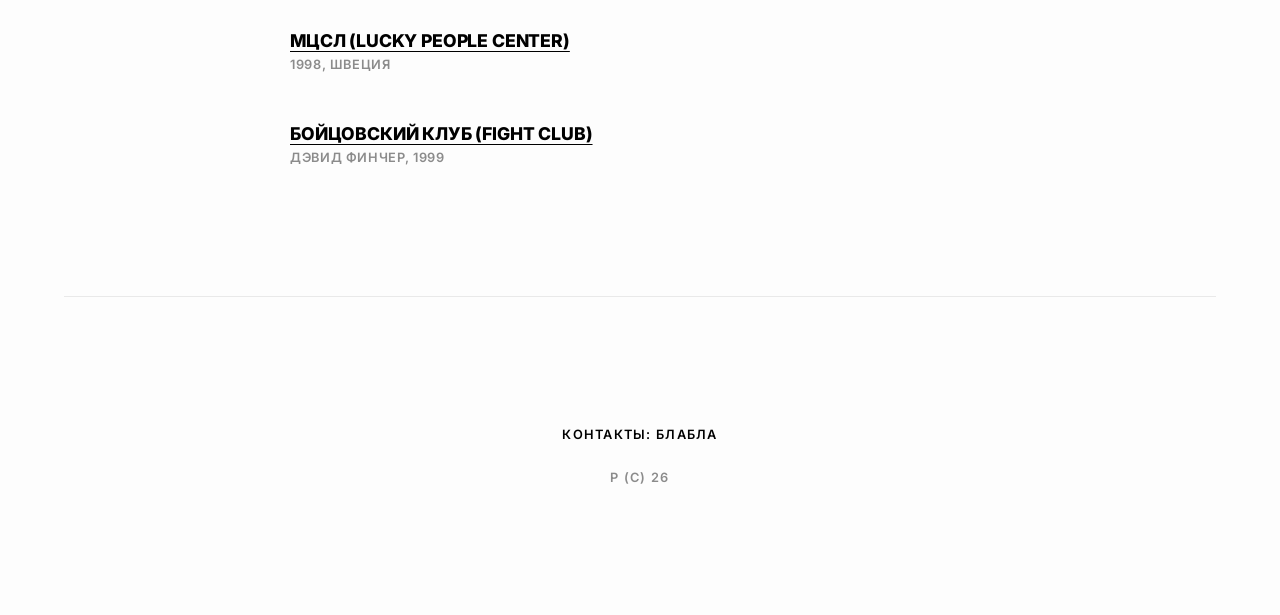
==== commit 3fc30370: "quitestrong v3" ====
--- a/quitestrong/index.html
+++ b/quitestrong/index.html
@@ -44,26 +44,28 @@
             </section>
 
             <section class="about" id="about">
-                <h2>о чем</h2>
-                <div>
-                    <span class="label">восстановление</span>
+                <div class="about-item">
+                    <span class="label">о чем</span>
                     <p>восстановление нервной системы</p>
+                </div>
+
+                <div class="about-item">
                     <span class="label">зачем</span>
                     <p>
                         трансплантация знаний о навыках саморегуляции и
                         интеграция их в жизнь
                     </p>
-                    <span class="label">исследование</span>
                     <p>исследование ответов на вечные вопросы мироздания</p>
-                    <span class="label">проживание</span>
                     <p>коллективное проживание благостного опыта</p>
                 </div>
-                <div class="keywords">
-                    <span>внимание</span> <span>дыхание</span>
-                    <span>энергия</span> <span>качество состояния</span>
-                    <span>тело</span> <span>контакт с собой</span>
-                    <span>честность</span> <span>ясность</span>
-                    <span>психологическая устойчивость</span>
+
+                <div class="about-item">
+                    <span class="label">ключевые понятия</span>
+                    <p>
+                        внимание, дыхание, энергия, качество состояния, тело,
+                        контакт с собой, честность, ясность, психологическая
+                        устойчивость
+                    </p>
                 </div>
             </section>
 
@@ -73,7 +75,7 @@
                     <div class="schedule-day">
                         <span class="date-label">21.06</span>
                         <h3>вводный день</h3>
-                        <div class="event">
+                        <div class="event first">
                             <span class="time">14:00</span>
                             <span class="desc"
                                 >чай + лекции и демо практики</span
@@ -96,7 +98,7 @@
                     <div class="schedule-day">
                         <span class="date-label">22.06</span>
                         <h3>полное погружение</h3>
-                        <div class="event">
+                        <div class="event first">
                             <span class="time">09:00</span>
                             <span class="desc">китайский чай + зарядка</span>
                         </div>
@@ -141,7 +143,7 @@
                     <div class="schedule-day">
                         <span class="date-label">23.06</span>
                         <h3>полное погружение</h3>
-                        <div class="event">
+                        <div class="event first">
                             <span class="time">09:00</span>
                             <span class="desc">чай + зарядка</span>
                         </div>
@@ -184,7 +186,7 @@
                     <div class="schedule-day">
                         <span class="date-label">24.06</span>
                         <h3>выходной ретрит</h3>
-                        <div class="event">
+                        <div class="event first">
                             <span class="time">16:00</span>
                             <span class="desc"
                                 >какао + лекция про цифровой детокс</span
@@ -215,7 +217,7 @@
                     <div class="schedule-day">
                         <span class="date-label">25.06</span>
                         <h3>ретрит день 2</h3>
-                        <div class="event">
+                        <div class="event first">
                             <span class="time">09:00</span>
                             <span class="desc">чай + зарядка</span>
                         </div>
@@ -250,7 +252,7 @@
                     <div class="schedule-day">
                         <span class="date-label">26.06</span>
                         <h3>трибал ритуал</h3>
-                        <div class="event">
+                        <div class="event first">
                             <span class="time">17:00</span>
                             <span class="desc">глубокое слушание</span>
                         </div>
@@ -270,218 +272,230 @@
                 </div>
             </section>
 
-            <section class="audio-spa" id="audio-spa">
+            <section class="list-section" id="audio-spa">
                 <h2>аудиальный спа</h2>
-                <div class="audio-spa-artists">
-                    <div class="artist">
-                        <span class="artist-name">m23</span>
-                        <span class="artist-desc"
+                <ul class="item-list">
+                    <li class="list-item">
+                        <span class="list-item-title">m23</span>
+                        <span class="list-item-desc"
                             >загадочно-шумовое, восточные сказки и
                             пост-панк</span
                         >
-                    </div>
-                    <div class="artist">
-                        <span class="artist-name">marina bibik</span>
-                        <span class="artist-desc"
+                    </li>
+                    <li class="list-item">
+                        <span class="list-item-title">marina bibik</span>
+                        <span class="list-item-desc"
                             >личный нарратив от шаманского до эмбиента</span
                         >
-                    </div>
-                    <div class="artist">
-                        <span class="artist-name">mind elsewhere</span>
-                        <span class="artist-desc"
+                    </li>
+                    <li class="list-item">
+                        <span class="list-item-title">mind elsewhere</span>
+                        <span class="list-item-desc"
                             >этно–фанк, архаично-академические
                             эксперименты</span
                         >
-                    </div>
-                    <div class="artist">
-                        <span class="artist-name">backtodaroots</span>
-                        <span class="artist-desc"
+                    </li>
+                    <li class="list-item">
+                        <span class="list-item-title">backtodaroots</span>
+                        <span class="list-item-desc"
                             >аналоговый регги-джаз c речитативом</span
                         >
-                    </div>
-                    <div class="artist">
-                        <span class="artist-name">shaggy</span>
-                        <span class="artist-desc"
+                    </li>
+                    <li class="list-item">
+                        <span class="list-item-title">shaggy</span>
+                        <span class="list-item-desc"
                             >кассеты, diy синтезаторы, филд рекординг</span
                         >
-                    </div>
-                    <div class="artist">
-                        <span class="artist-name">step rock</span>
-                        <span class="artist-desc"
+                    </li>
+                    <li class="list-item">
+                        <span class="list-item-title">step rock</span>
+                        <span class="list-item-desc"
                             >бонго и джембе, пандейро и флейта, варган</span
                         >
-                    </div>
-                    <div class="artist">
-                        <span class="artist-name">pank</span>
-                        <span class="artist-desc"
+                    </li>
+                    <li class="list-item">
+                        <span class="list-item-title">pank</span>
+                        <span class="list-item-desc"
                             >глитчи басс и брейк, лоу-фи с элементами
                             хоррора</span
                         >
-                    </div>
-                    <div class="artist">
-                        <span class="artist-name">yasya</span>
-                        <span class="artist-desc">дроун нойз</span>
-                    </div>
-                </div>
+                    </li>
+                    <li class="list-item">
+                        <span class="list-item-title">yasya</span>
+                        <span class="list-item-desc">дроун нойз</span>
+                    </li>
+                </ul>
             </section>
 
-            <section class="films" id="films">
+            <section class="list-section" id="films">
                 <h2>фильмы</h2>
-                <ul class="films-list">
-                    <li class="film">
+                <ul class="item-list">
+                    <li class="list-item">
                         <a
                             href="https://www.imdb.com/title/tt0243017/"
                             target="_blank"
                         >
-                            <span class="film-title"
+                            <span class="list-item-title"
                                 >Пробуждение жизни (Waking Life)</span
                             >
-                            <span class="film-desc"
+                            <span class="list-item-desc"
                                 >Ричард Линклейтер, 2001</span
                             >
                         </a>
                     </li>
-                    <li class="film">
+                    <li class="list-item">
                         <a
                             href="https://www.imdb.com/title/tt0071853/"
                             target="_blank"
                         >
-                            <span class="film-title"
+                            <span class="list-item-title"
                                 >Святая гора (The Holy Mountain)</span
                             >
-                            <span class="film-desc"
+                            <span class="list-item-desc"
                                 >Алехандро Ходоровски, 1973</span
                             >
                         </a>
                     </li>
-                    <li class="film">
+                    <li class="list-item">
                         <a
                             href="https://www.imdb.com/title/tt0358300/"
                             target="_blank"
                         >
-                            <span class="film-title"
+                            <span class="list-item-title"
                                 >Великие йоги тибета (The Yogis of Tibet)</span
                             >
-                            <span class="film-desc">JEHM film, 2002</span>
-                        </a>
-                    </li>
-                    <li class="film">
+                            <span class="list-item-desc">JEHM film, 2002</span>
+                        </a>
+                    </li>
+                    <li class="list-item">
                         <a
                             href="https://www.imdb.com/title/tt2126496/"
                             target="_blank"
                         >
-                            <span class="film-title"
+                            <span class="list-item-title"
                                 >Дыхание Богов (Breath of the Gods)</span
                             >
-                            <span class="film-desc">Ян Шмидт-Гарре, 2012</span>
-                        </a>
-                    </li>
-                    <li class="film">
+                            <span class="list-item-desc"
+                                >Ян Шмидт-Гарре, 2012</span
+                            >
+                        </a>
+                    </li>
+                    <li class="list-item">
                         <a
                             href="https://www.imdb.com/title/tt1342971/"
                             target="_blank"
                         >
-                            <span class="film-title"
+                            <span class="list-item-title"
                                 >В поисках Древнего Тибета</span
                             >
-                            <span class="film-desc">Томас Шмидт, 2010</span>
-                        </a>
-                    </li>
-                    <li class="film">
+                            <span class="list-item-desc"
+                                >Томас Шмидт, 2010</span
+                            >
+                        </a>
+                    </li>
+                    <li class="list-item">
                         <a
                             href="https://www.imdb.com/title/tt0274152/"
                             target="_blank"
                         >
-                            <span class="film-title"
+                            <span class="list-item-title"
                                 >Законы солнца (The Laws of the Sun)</span
                             >
-                            <span class="film-desc">Group TAC, 2000</span>
-                        </a>
-                    </li>
-                    <li class="film">
+                            <span class="list-item-desc">Group TAC, 2000</span>
+                        </a>
+                    </li>
+                    <li class="list-item">
                         <a
                             href="https://www.imdb.com/title/tt1701977/"
                             target="_blank"
                         >
-                            <span class="film-title"
+                            <span class="list-item-title"
                                 >Сияющая луна (Brilliant Moon)</span
                             >
-                            <span class="film-desc"
+                            <span class="list-item-desc"
                                 >Дилго Кхьенце Ринпоче, 2010</span
                             >
                         </a>
                     </li>
-                    <li class="film">
+                    <li class="list-item">
                         <a
                             href="https://www.imdb.com/title/tt0085809/"
                             target="_blank"
                         >
-                            <span class="film-title"
+                            <span class="list-item-title"
                                 >Кояанискаци (Koyaanisqatsi)</span
                             >
-                            <span class="film-desc">Годфри Реджио, 1982</span>
-                        </a>
-                    </li>
-                    <li class="film">
+                            <span class="list-item-desc"
+                                >Годфри Реджио, 1982</span
+                            >
+                        </a>
+                    </li>
+                    <li class="list-item">
                         <a
                             href="https://www.imdb.com/title/tt0114589/"
                             target="_blank"
                         >
-                            <span class="film-title"
+                            <span class="list-item-title"
                                 >Синтетические удовольствия</span
                             >
-                            <span class="film-desc">Иара Ли, 1996</span>
-                        </a>
-                    </li>
-                    <li class="film">
+                            <span class="list-item-desc">Иара Ли, 1996</span>
+                        </a>
+                    </li>
+                    <li class="list-item">
                         <a
                             href="https://www.imdb.com/title/tt0084628/"
                             target="_blank"
                         >
-                            <span class="film-title"
+                            <span class="list-item-title"
                                 >Без солнца (Sans Soleil)</span
                             >
-                            <span class="film-desc">Крис Маркер, 1982</span>
-                        </a>
-                    </li>
-                    <li class="film">
+                            <span class="list-item-desc"
+                                >Крис Маркер, 1982</span
+                            >
+                        </a>
+                    </li>
+                    <li class="list-item">
                         <a
                             href="https://www.imdb.com/title/tt0770802/"
                             target="_blank"
                         >
-                            <span class="film-title">Самсара (Samsara)</span>
-                            <span class="film-desc">Рон Фрике, 2011</span>
-                        </a>
-                    </li>
-                    <li class="film">
+                            <span class="list-item-title"
+                                >Самсара (Samsara)</span
+                            >
+                            <span class="list-item-desc">Рон Фрике, 2011</span>
+                        </a>
+                    </li>
+                    <li class="list-item">
                         <a
                             href="https://www.imdb.com/title/tt0103767/"
                             target="_blank"
                         >
-                            <span class="film-title">Барака (Baraka)</span>
-                            <span class="film-desc">Рон Фрике, 1992</span>
-                        </a>
-                    </li>
-                    <li class="film">
+                            <span class="list-item-title">Барака (Baraka)</span>
+                            <span class="list-item-desc">Рон Фрике, 1992</span>
+                        </a>
+                    </li>
+                    <li class="list-item">
                         <a
                             href="https://www.imdb.com/title/tt0141566/"
                             target="_blank"
                         >
-                            <span class="film-title"
+                            <span class="list-item-title"
                                 >МЦСЛ (Lucky People Center)</span
                             >
-                            <span class="film-desc">1998, Швеция</span>
-                        </a>
-                    </li>
-                    <li class="film">
+                            <span class="list-item-desc">1998, Швеция</span>
+                        </a>
+                    </li>
+                    <li class="list-item">
                         <a
                             href="https://www.imdb.com/title/tt0137523/"
                             target="_blank"
                         >
-                            <span class="film-title"
+                            <span class="list-item-title"
                                 >Бойцовский клуб (Fight Club)</span
                             >
-                            <span class="film-desc">Дэвид Финчер, 1999</span>
+                            <span class="list-item-desc"
+                                >Дэвид Финчер, 1999</span
+                            >
                         </a>
                     </li>
                 </ul>
--- a/quitestrong/styles.css
+++ b/quitestrong/styles.css
@@ -3,7 +3,7 @@
     --fg: #000;
     --accent: #000;
     --dim: rgba(0, 0, 0, 0.45);
-    --border: rgba(0, 0, 0, 0.06);
+    --border: rgba(0, 0, 0, 0.08);
 }
 
 * {
@@ -30,8 +30,12 @@
     letter-spacing: -0.01em;
 }
 
-a {
-    color: inherit;
+/* Force all links to stay black */
+a,
+a:visited,
+a:active,
+a:hover {
+    color: #000 !important;
     text-decoration: none;
 }
 
@@ -57,7 +61,7 @@
 }
 
 h1 {
-    font-size: clamp(2rem, 10vw, 4rem);
+    font-size: clamp(2rem, 10vw, 4.5rem);
     margin-bottom: 1rem;
 }
 
@@ -86,7 +90,7 @@
     display: flex;
     align-items: center;
     justify-content: center;
-    mix-blend-mode: multiply; /* Dissolve white parts into background */
+    mix-blend-mode: multiply;
 }
 
 .hero-img {
@@ -115,7 +119,7 @@
 .btn-ticket {
     display: inline-block;
     background: var(--accent);
-    color: #fff;
+    color: #fff !important;
     padding: 1.25rem 3rem;
     font-weight: 800;
     text-transform: uppercase;
@@ -124,47 +128,41 @@
     transition: transform 0.2s;
 }
 
-.btn-ticket:active {
-    transform: scale(0.98);
-}
-
 .about {
-    max-width: 600px;
+    max-width: 700px;
     margin-left: auto;
     margin-right: auto;
 }
 
-.about p {
-    margin-bottom: 2rem;
+.about-item {
+    margin-bottom: 3rem;
+}
+
+.about-item p {
     font-size: 1.2rem;
     font-weight: 500;
 }
 
-.about .label {
-    color: var(--dim);
-    text-transform: uppercase;
-    font-size: 0.6rem;
-    display: block;
-    margin-bottom: 0.4rem;
-    letter-spacing: 0.2em;
+.about-item .label {
+    color: var(--dim);
+    text-transform: lowercase;
+    font-size: 0.8rem;
+    display: block;
+    margin-bottom: 0.75rem;
     font-weight: 700;
 }
 
-.keywords {
-    display: flex;
-    flex-wrap: wrap;
-    gap: 0.75rem 1.5rem;
-    margin-top: 4rem;
-    font-size: 0.7rem;
-    text-transform: uppercase;
-    letter-spacing: 0.1em;
-    color: var(--dim);
-    font-weight: 600;
+.about-item .label::before {
+    content: "[";
+}
+.about-item .label::after {
+    content: "]";
 }
 
 /* ── Schedule ────────────────────────────────────────────────── */
 .schedule {
     padding: 0;
+    max-width: 100%;
 }
 
 .schedule-container {
@@ -172,8 +170,8 @@
     overflow-x: auto;
     scroll-snap-type: x mandatory;
     -webkit-overflow-scrolling: touch;
-    gap: 4rem; /* More space between days on mobile */
-    padding: 0 2rem 2rem;
+    gap: 6rem;
+    padding: 0 1.5rem 2rem;
     scrollbar-width: none;
 }
 
@@ -182,9 +180,8 @@
 }
 
 .schedule-day {
-    flex: 0 0 calc(100vw - 4rem);
+    flex: 0 0 calc(100vw - 3rem);
     scroll-snap-align: center;
-    text-align: left;
 }
 
 .schedule-day h3 {
@@ -206,6 +203,10 @@
     gap: 1.5rem;
     margin-bottom: 1.25rem;
     align-items: baseline;
+}
+
+.event.first {
+    margin-top: 2rem;
 }
 
 .event .time {
@@ -240,12 +241,18 @@
 }
 
 @media (min-width: 1024px) {
+    .schedule {
+        max-width: 100%;
+        margin-left: 0;
+        margin-right: 0;
+    }
     .schedule-container {
         overflow-x: visible;
         display: grid;
         grid-template-columns: repeat(3, 1fr);
-        gap: 4rem 2rem;
+        gap: 5rem 3rem;
         padding: 0;
+        width: 100%;
     }
     .schedule-day {
         flex: none;
@@ -256,69 +263,39 @@
     }
 }
 
-/* ── Audio Spa ─────────────────────────────────────────────── */
-.audio-spa {
-    max-width: 600px;
+/* ── Audio & Films ─────────────────────────────────────────────── */
+.list-section {
+    max-width: 700px;
     margin-left: auto;
     margin-right: auto;
 }
 
-.audio-spa-artists {
-    margin: 3rem 0;
-}
-
-.artist {
-    margin-bottom: 2.5rem;
-}
-
-.artist-name {
-    font-weight: 800;
-    display: block;
-    text-transform: uppercase;
-    letter-spacing: 0.15em;
+.item-list {
+    list-style: none;
+}
+
+.list-item {
+    margin-bottom: 3rem;
+}
+
+.list-item-title {
+    font-weight: 800;
+    display: block;
+    line-height: 1.2;
+    text-transform: uppercase;
     font-size: 1.1rem;
-    margin-bottom: 0.25rem;
-}
-
-.artist-desc {
-    font-size: 0.8rem;
-    color: var(--dim);
+    text-decoration: underline;
+    text-underline-offset: 4px;
+    text-decoration-thickness: 1px;
+}
+
+.list-item-desc {
+    font-size: 0.8rem;
+    color: var(--dim);
+    margin-top: 0.5rem;
+    font-weight: 600;
     text-transform: uppercase;
     letter-spacing: 0.05em;
-    font-weight: 600;
-}
-
-/* ── Films ─────────────────────────────────────────────────── */
-.films {
-    max-width: 600px;
-    margin-left: auto;
-    margin-right: auto;
-}
-
-.films-list {
-    list-style: none;
-}
-
-.film {
-    margin-bottom: 2.5rem;
-}
-
-.film-title {
-    font-weight: 800;
-    display: block;
-    line-height: 1.2;
-    text-transform: uppercase;
-    font-size: 1rem;
-    text-decoration: underline;
-    text-underline-offset: 3px;
-    text-decoration-thickness: 1px;
-}
-
-.film-desc {
-    font-size: 0.8rem;
-    color: var(--dim);
-    margin-top: 0.4rem;
-    font-weight: 500;
 }
 
 footer {
@@ -336,9 +313,3 @@
     margin-bottom: 1.5rem;
     color: var(--fg);
 }
-
-@media (min-width: 601px) {
-    .hero {
-        padding-top: 6rem;
-    }
-}
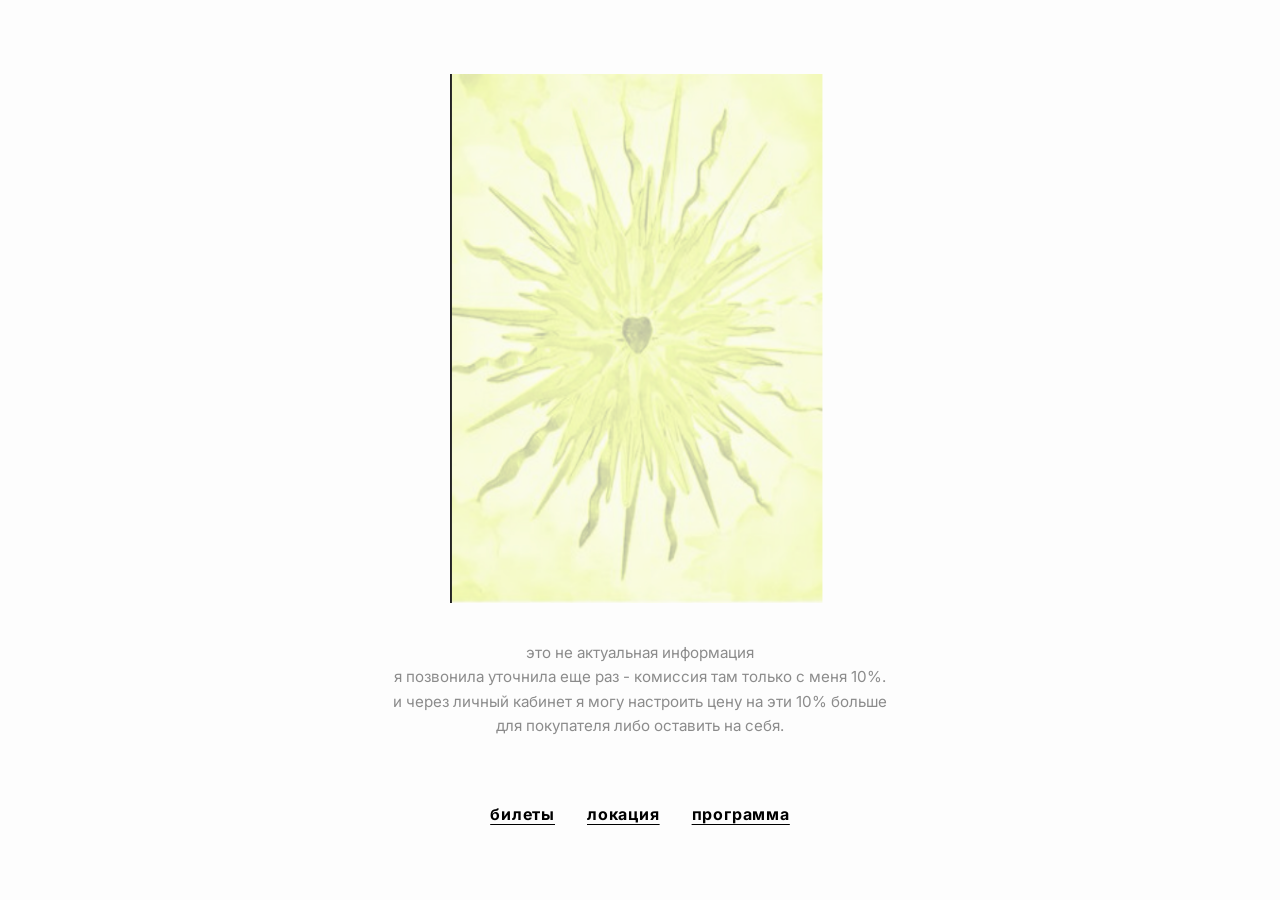
==== commit d1685110: "quitestrong onepage" ====
--- a/quitestrong/index.html
+++ b/quitestrong/index.html
@@ -3,522 +3,473 @@
     <head>
         <meta charset="UTF-8" />
         <meta name="viewport" content="width=device-width, initial-scale=1.0" />
-        <title>Тихая сила</title>
+        <title>тихая сила</title>
         <link rel="preconnect" href="https://fonts.googleapis.com" />
         <link rel="preconnect" href="https://fonts.gstatic.com" crossorigin />
         <link
-            href="https://fonts.googleapis.com/css2?family=Inter:wght@500;600;700;800&display=swap"
+            href="https://fonts.googleapis.com/css2?family=Inter:wght@400;500;600;700;800&display=swap"
             rel="stylesheet"
         />
         <link rel="stylesheet" href="styles.css" />
     </head>
     <body>
-        <svg style="width: 0; height: 0; position: absolute" aria-hidden="true">
-            <filter id="threshold">
-                <feColorMatrix
-                    type="matrix"
-                    values="0.3333 0.3333 0.3333 0 0
-                                                 0.3333 0.3333 0.3333 0 0
-                                                 0.3333 0.3333 0.3333 0 0
-                                                 0      0      0      1 0"
-                />
-                <feComponentTransfer>
-                    <feFuncR type="discrete" tableValues="1 0" />
-                    <feFuncG type="discrete" tableValues="1 0" />
-                    <feFuncB type="discrete" tableValues="1 0" />
-                </feComponentTransfer>
-            </filter>
-        </svg>
-
-        <main>
-            <section class="hero" id="hero">
-                <div class="hero-img-wrap">
-                    <img src="hero.png" alt="" class="hero-img" />
-                </div>
-                <h1>Тихая сила</h1>
-                <span class="dates">21—27 06 2026</span>
-                <span class="tagline"
-                    >пространство качественного состояния</span
+        <main class="landing">
+            <div class="poster-wrap">
+                <img src="hero.png" alt="тихая сила" class="poster" />
+            </div>
+
+            <div class="description-block">
+                <p>
+                    это не актуальная информация<br />
+                    я позвонила уточнила еще раз - комиссия там только с меня
+                    10%. и через личный кабинет я могу настроить цену на эти 10%
+                    больше для покупателя либо оставить на себя.
+                </p>
+            </div>
+
+            <nav class="action-links">
+                <button class="nav-link" onclick="openModal('modal-tickets')">
+                    билеты
+                </button>
+                <a
+                    href="https://instagram.com/"
+                    target="_blank"
+                    rel="noopener noreferrer"
+                    class="nav-link"
+                    >локация</a
                 >
-                <a href="#" class="btn-ticket">купить билет</a>
-            </section>
-
-            <section class="about" id="about">
-                <div class="about-item">
-                    <span class="label">о чем</span>
-                    <p>восстановление нервной системы</p>
-                </div>
-
-                <div class="about-item">
-                    <span class="label">зачем</span>
-                    <p>
-                        трансплантация знаний о навыках саморегуляции и
-                        интеграция их в жизнь
-                    </p>
-                    <p>исследование ответов на вечные вопросы мироздания</p>
-                    <p>коллективное проживание благостного опыта</p>
-                </div>
-
-                <div class="about-item">
-                    <span class="label">ключевые понятия</span>
-                    <p>
-                        внимание, дыхание, энергия, качество состояния, тело,
-                        контакт с собой, честность, ясность, психологическая
-                        устойчивость
-                    </p>
-                </div>
-            </section>
-
-            <section class="schedule" id="schedule">
-                <h2>расписание</h2>
-                <div class="schedule-container" id="scheduleContainer">
-                    <div class="schedule-day">
-                        <span class="date-label">21.06</span>
-                        <h3>вводный день</h3>
-                        <div class="event first">
-                            <span class="time">14:00</span>
-                            <span class="desc"
-                                >чай + лекции и демо практики</span
-                            >
-                        </div>
-                        <div class="event">
-                            <span class="time">17:00</span>
-                            <span class="desc">глубокое слушание</span>
-                        </div>
-                        <div class="event">
-                            <span class="time">20:00</span>
-                            <span class="desc">Пробуждение жизни (1ч40м)</span>
-                        </div>
-                        <div class="event">
-                            <span class="time">22:00</span>
-                            <span class="desc">конец</span>
-                        </div>
+                <button class="nav-link" onclick="openModal('modal-program')">
+                    программа
+                </button>
+            </nav>
+        </main>
+
+        <!-- Modal: Tickets -->
+        <div class="modal-overlay" id="modal-tickets">
+            <div class="modal-content modal-large">
+                <button class="close-btn" onclick="closeModal('modal-tickets')">
+                    ✕
+                </button>
+                <div class="tickets-grid">
+                    <div class="ticket-col">
+                        <h3>полное погружение</h3>
+                        <span class="schedule-label">пример расписания:</span>
+                        <ul class="ticket-schedule">
+                            <li>
+                                <span class="time">09:00</span>
+                                <span class="desc">чай + зарядка</span>
+                            </li>
+                            <li>
+                                <span class="time">09:45</span>
+                                <span class="desc">пранаяма + медитация</span>
+                            </li>
+                            <li>
+                                <span class="time">11:00</span>
+                                <span class="desc"
+                                    >обливания + гвозди + завтрак</span
+                                >
+                            </li>
+                            <li>
+                                <span class="time">12:00</span>
+                                <span class="desc">обучение</span>
+                            </li>
+                            <li>
+                                <span class="time">15:00</span>
+                                <span class="desc">буфет</span>
+                            </li>
+                            <li>
+                                <span class="time">16:00</span>
+                                <span class="desc"
+                                    >лес / практика молчания и созерцания</span
+                                >
+                            </li>
+                            <li>
+                                <span class="time">20:00</span>
+                                <span class="desc"
+                                    >пранаяма + медитация на закате</span
+                                >
+                            </li>
+                            <li>
+                                <span class="time">22:00</span>
+                                <span class="desc">расход</span>
+                            </li>
+                        </ul>
+                        <a
+                            href="https://prodamus.ru/"
+                            target="_blank"
+                            rel="noopener noreferrer"
+                            class="buy-btn"
+                            >купить билет (5000р)</a
+                        >
                     </div>
 
-                    <div class="schedule-day">
-                        <span class="date-label">22.06</span>
-                        <h3>полное погружение</h3>
-                        <div class="event first">
-                            <span class="time">09:00</span>
-                            <span class="desc">китайский чай + зарядка</span>
-                        </div>
-                        <div class="event">
-                            <span class="time">09:45</span>
-                            <span class="desc">пранаяма + медитация</span>
-                        </div>
-                        <div class="event">
-                            <span class="time">11:00</span>
-                            <span class="desc"
-                                >обливания + гвозди + завтрак</span
-                            >
-                        </div>
-                        <div class="event">
-                            <span class="time">12:00</span>
-                            <span class="desc">обучение</span>
-                        </div>
-                        <div class="event">
-                            <span class="time">15:00</span>
-                            <span class="desc">буфет</span>
-                        </div>
-                        <div class="event">
-                            <span class="time">16:00</span>
-                            <span class="desc">игра портал</span>
-                        </div>
-                        <div class="event">
-                            <span class="time">19:00</span>
-                            <span class="desc"
-                                >ужин / какао церемония воркшоп</span
-                            >
-                        </div>
-                        <div class="event">
-                            <span class="time">20:30</span>
-                            <span class="desc">Великие йоги тибета</span>
-                        </div>
-                        <div class="event">
-                            <span class="time">22:00</span>
-                            <span class="desc">расход</span>
-                        </div>
+                    <div class="ticket-col">
+                        <h3>выходной ретрит</h3>
+                        <span class="schedule-label">пример расписания:</span>
+                        <ul class="ticket-schedule">
+                            <li>
+                                <span class="time">16:00</span>
+                                <span class="desc"
+                                    >какао + лекция про цифровой детокс</span
+                                >
+                            </li>
+                            <li>
+                                <span class="time">17:00</span>
+                                <span class="desc"
+                                    >практика глубокого слушания</span
+                                >
+                            </li>
+                            <li>
+                                <span class="time">20:00</span>
+                                <span class="desc">Кояанискаци (1 ч 27 м)</span>
+                            </li>
+                            <li>
+                                <span class="time">22:00</span>
+                                <span class="desc"
+                                    >чай + пранаяма + медитация у костра</span
+                                >
+                            </li>
+                            <li>
+                                <span class="time">00:00</span>
+                                <span class="desc">расход</span>
+                            </li>
+                        </ul>
+                        <a
+                            href="https://prodamus.ru/"
+                            target="_blank"
+                            rel="noopener noreferrer"
+                            class="buy-btn"
+                            >купить билет (2000р)</a
+                        >
                     </div>
 
-                    <div class="schedule-day">
-                        <span class="date-label">23.06</span>
-                        <h3>полное погружение</h3>
-                        <div class="event first">
-                            <span class="time">09:00</span>
-                            <span class="desc">чай + зарядка</span>
-                        </div>
-                        <div class="event">
-                            <span class="time">09:45</span>
-                            <span class="desc">пранаяма + медитация</span>
-                        </div>
-                        <div class="event">
-                            <span class="time">11:00</span>
-                            <span class="desc"
-                                >обливания + гвозди + завтрак</span
-                            >
-                        </div>
-                        <div class="event">
-                            <span class="time">12:00</span>
-                            <span class="desc">обучение</span>
-                        </div>
-                        <div class="event">
-                            <span class="time">15:00</span>
-                            <span class="desc">буфет</span>
-                        </div>
-                        <div class="event">
-                            <span class="time">16:00</span>
-                            <span class="desc"
-                                >лес / практика молчания и созерцания</span
-                            >
-                        </div>
-                        <div class="event">
-                            <span class="time">20:00</span>
-                            <span class="desc"
-                                >пранаяма + медитация на закате</span
-                            >
-                        </div>
-                        <div class="event">
-                            <span class="time">22:00</span>
-                            <span class="desc">расход</span>
-                        </div>
-                    </div>
-
-                    <div class="schedule-day">
-                        <span class="date-label">24.06</span>
-                        <h3>выходной ретрит</h3>
-                        <div class="event first">
-                            <span class="time">16:00</span>
-                            <span class="desc"
-                                >какао + лекция про цифровой детокс</span
-                            >
-                        </div>
-                        <div class="event">
-                            <span class="time">17:00</span>
-                            <span class="desc"
-                                >практика глубокого слушания</span
-                            >
-                        </div>
-                        <div class="event">
-                            <span class="time">20:00</span>
-                            <span class="desc">Кояанискаци (1 ч 27 м)</span>
-                        </div>
-                        <div class="event">
-                            <span class="time">22:00</span>
-                            <span class="desc"
-                                >чай + пранаяма + медитация у костра</span
-                            >
-                        </div>
-                        <div class="event">
-                            <span class="time">00:00</span>
-                            <span class="desc">расход</span>
-                        </div>
-                    </div>
-
-                    <div class="schedule-day">
-                        <span class="date-label">25.06</span>
-                        <h3>ретрит день 2</h3>
-                        <div class="event first">
-                            <span class="time">09:00</span>
-                            <span class="desc">чай + зарядка</span>
-                        </div>
-                        <div class="event">
-                            <span class="time">09:45</span>
-                            <span class="desc">пранаяма + медитация</span>
-                        </div>
-                        <div class="event">
-                            <span class="time">11:00</span>
-                            <span class="desc"
-                                >обливания + гвозди + завтрак</span
-                            >
-                        </div>
-                        <div class="event">
-                            <span class="time">12:00</span>
-                            <span class="desc">практики</span>
-                        </div>
-                        <div class="event">
-                            <span class="time">17:00</span>
-                            <span class="desc">глубокое слушание</span>
-                        </div>
-                        <div class="event">
-                            <span class="time">22:00</span>
-                            <span class="desc">МЦСЛ (1 ч 17 м)</span>
-                        </div>
-                        <div class="event">
-                            <span class="time">00:00</span>
-                            <span class="desc">конец</span>
-                        </div>
-                    </div>
-
-                    <div class="schedule-day">
-                        <span class="date-label">26.06</span>
-                        <h3>трибал ритуал</h3>
-                        <div class="event first">
-                            <span class="time">17:00</span>
-                            <span class="desc">глубокое слушание</span>
-                        </div>
-                        <div class="event">
-                            <span class="time">22:00</span>
-                            <span class="desc">МЦСЛ (1 ч 17 м)</span>
-                        </div>
-                        <div class="event">
-                            <span class="time">00:00</span>
-                            <span class="desc">конец</span>
-                        </div>
+                    <div class="ticket-col">
+                        <h3>вечеринка</h3>
+                        <span class="schedule-label">пример расписания:</span>
+                        <ul class="ticket-schedule">
+                            <li>
+                                <span class="time">17:00</span>
+                                <span class="desc">глубокое слушание</span>
+                            </li>
+                            <li>
+                                <span class="time">22:00</span>
+                                <span class="desc">МЦСЛ (1 ч 17 м)</span>
+                            </li>
+                            <li>
+                                <span class="time">00:00</span>
+                                <span class="desc">конец</span>
+                            </li>
+                        </ul>
+                        <a
+                            href="https://prodamus.ru/"
+                            target="_blank"
+                            rel="noopener noreferrer"
+                            class="buy-btn"
+                            >купить билет (1000р)</a
+                        >
                     </div>
                 </div>
-                <div class="schedule-nav">
-                    <button class="nav-btn" id="prevDay">←</button>
-                    <button class="nav-btn" id="nextDay">→</button>
+            </div>
+        </div>
+
+        <!-- Modal: Program -->
+        <div class="modal-overlay" id="modal-program">
+            <div class="modal-content">
+                <button class="close-btn" onclick="closeModal('modal-program')">
+                    ✕
+                </button>
+                <div class="program-content">
+                    <section class="list-section" id="audio-spa">
+                        <h2>аудиальный спа</h2>
+                        <ul class="item-list">
+                            <li class="list-item">
+                                <span class="list-item-title">m23</span>
+                                <span class="list-item-desc"
+                                    >загадочно-шумовое, восточные сказки и
+                                    пост-панк</span
+                                >
+                            </li>
+                            <li class="list-item">
+                                <span class="list-item-title"
+                                    >marina bibik</span
+                                >
+                                <span class="list-item-desc"
+                                    >личный нарратив от шаманского до
+                                    эмбиента</span
+                                >
+                            </li>
+                            <li class="list-item">
+                                <span class="list-item-title"
+                                    >mind elsewhere</span
+                                >
+                                <span class="list-item-desc"
+                                    >этно–фанк, архаично-академические
+                                    эксперименты</span
+                                >
+                            </li>
+                            <li class="list-item">
+                                <span class="list-item-title"
+                                    >backtodaroots</span
+                                >
+                                <span class="list-item-desc"
+                                    >аналоговый регги-джаз c речитативом</span
+                                >
+                            </li>
+                            <li class="list-item">
+                                <span class="list-item-title">shaggy</span>
+                                <span class="list-item-desc"
+                                    >кассеты, diy синтезаторы, филд
+                                    рекординг</span
+                                >
+                            </li>
+                            <li class="list-item">
+                                <span class="list-item-title">step rock</span>
+                                <span class="list-item-desc"
+                                    >бонго и джембе, пандейро и флейта,
+                                    варган</span
+                                >
+                            </li>
+                            <li class="list-item">
+                                <span class="list-item-title">pank</span>
+                                <span class="list-item-desc"
+                                    >глитчи басс и брейк, лоу-фи с элементами
+                                    хоррора</span
+                                >
+                            </li>
+                            <li class="list-item">
+                                <span class="list-item-title">yasya</span>
+                                <span class="list-item-desc">дроун нойз</span>
+                            </li>
+                        </ul>
+                    </section>
+
+                    <section class="list-section" id="films">
+                        <h2>фильмы</h2>
+                        <ul class="item-list">
+                            <li class="list-item">
+                                <a
+                                    href="https://www.imdb.com/title/tt0243017/"
+                                    target="_blank"
+                                    rel="noopener noreferrer"
+                                >
+                                    <span class="list-item-title"
+                                        >Пробуждение жизни (Waking Life)</span
+                                    >
+                                    <span class="list-item-desc"
+                                        >Ричард Линклейтер, 2001</span
+                                    >
+                                </a>
+                            </li>
+                            <li class="list-item">
+                                <a
+                                    href="https://www.imdb.com/title/tt0071853/"
+                                    target="_blank"
+                                    rel="noopener noreferrer"
+                                >
+                                    <span class="list-item-title"
+                                        >Святая гора (The Holy Mountain)</span
+                                    >
+                                    <span class="list-item-desc"
+                                        >Алехандро Ходоровски, 1973</span
+                                    >
+                                </a>
+                            </li>
+                            <li class="list-item">
+                                <a
+                                    href="https://www.imdb.com/title/tt0358300/"
+                                    target="_blank"
+                                    rel="noopener noreferrer"
+                                >
+                                    <span class="list-item-title"
+                                        >Великие йоги тибета (The Yogis of
+                                        Tibet)</span
+                                    >
+                                    <span class="list-item-desc"
+                                        >JEHM film, 2002</span
+                                    >
+                                </a>
+                            </li>
+                            <li class="list-item">
+                                <a
+                                    href="https://www.imdb.com/title/tt2126496/"
+                                    target="_blank"
+                                    rel="noopener noreferrer"
+                                >
+                                    <span class="list-item-title"
+                                        >Дыхание Богов (Breath of the
+                                        Gods)</span
+                                    >
+                                    <span class="list-item-desc"
+                                        >Ян Шмидт-Гарре, 2012</span
+                                    >
+                                </a>
+                            </li>
+                            <li class="list-item">
+                                <a
+                                    href="https://www.imdb.com/title/tt1342971/"
+                                    target="_blank"
+                                    rel="noopener noreferrer"
+                                >
+                                    <span class="list-item-title"
+                                        >В поисках Древнего Тибета</span
+                                    >
+                                    <span class="list-item-desc"
+                                        >Томас Шмидт, 2010</span
+                                    >
+                                </a>
+                            </li>
+                            <li class="list-item">
+                                <a
+                                    href="https://www.imdb.com/title/tt0274152/"
+                                    target="_blank"
+                                    rel="noopener noreferrer"
+                                >
+                                    <span class="list-item-title"
+                                        >Законы солнца (The Laws of the
+                                        Sun)</span
+                                    >
+                                    <span class="list-item-desc"
+                                        >Group TAC, 2000</span
+                                    >
+                                </a>
+                            </li>
+                            <li class="list-item">
+                                <a
+                                    href="https://www.imdb.com/title/tt1701977/"
+                                    target="_blank"
+                                    rel="noopener noreferrer"
+                                >
+                                    <span class="list-item-title"
+                                        >Сияющая луна (Brilliant Moon)</span
+                                    >
+                                    <span class="list-item-desc"
+                                        >Дилго Кхьенце Ринпоче, 2010</span
+                                    >
+                                </a>
+                            </li>
+                            <li class="list-item">
+                                <a
+                                    href="https://www.imdb.com/title/tt0085809/"
+                                    target="_blank"
+                                    rel="noopener noreferrer"
+                                >
+                                    <span class="list-item-title"
+                                        >Кояанискаци (Koyaanisqatsi)</span
+                                    >
+                                    <span class="list-item-desc"
+                                        >Годфри Реджио, 1982</span
+                                    >
+                                </a>
+                            </li>
+                            <li class="list-item">
+                                <a
+                                    href="https://www.imdb.com/title/tt0114589/"
+                                    target="_blank"
+                                    rel="noopener noreferrer"
+                                >
+                                    <span class="list-item-title"
+                                        >Синтетические удовольствия</span
+                                    >
+                                    <span class="list-item-desc"
+                                        >Иара Ли, 1996</span
+                                    >
+                                </a>
+                            </li>
+                            <li class="list-item">
+                                <a
+                                    href="https://www.imdb.com/title/tt0084628/"
+                                    target="_blank"
+                                    rel="noopener noreferrer"
+                                >
+                                    <span class="list-item-title"
+                                        >Без солнца (Sans Soleil)</span
+                                    >
+                                    <span class="list-item-desc"
+                                        >Крис Маркер, 1982</span
+                                    >
+                                </a>
+                            </li>
+                            <li class="list-item">
+                                <a
+                                    href="https://www.imdb.com/title/tt0770802/"
+                                    target="_blank"
+                                    rel="noopener noreferrer"
+                                >
+                                    <span class="list-item-title"
+                                        >Самсара (Samsara)</span
+                                    >
+                                    <span class="list-item-desc"
+                                        >Рон Фрике, 2011</span
+                                    >
+                                </a>
+                            </li>
+                            <li class="list-item">
+                                <a
+                                    href="https://www.imdb.com/title/tt0103767/"
+                                    target="_blank"
+                                    rel="noopener noreferrer"
+                                >
+                                    <span class="list-item-title"
+                                        >Барака (Baraka)</span
+                                    >
+                                    <span class="list-item-desc"
+                                        >Рон Фрике, 1992</span
+                                    >
+                                </a>
+                            </li>
+                            <li class="list-item">
+                                <a
+                                    href="https://www.imdb.com/title/tt0141566/"
+                                    target="_blank"
+                                    rel="noopener noreferrer"
+                                >
+                                    <span class="list-item-title"
+                                        >МЦСЛ (Lucky People Center)</span
+                                    >
+                                    <span class="list-item-desc"
+                                        >1998, Швеция</span
+                                    >
+                                </a>
+                            </li>
+                            <li class="list-item">
+                                <a
+                                    href="https://www.imdb.com/title/tt0137523/"
+                                    target="_blank"
+                                    rel="noopener noreferrer"
+                                >
+                                    <span class="list-item-title"
+                                        >Бойцовский клуб (Fight Club)</span
+                                    >
+                                    <span class="list-item-desc"
+                                        >Дэвид Финчер, 1999</span
+                                    >
+                                </a>
+                            </li>
+                        </ul>
+                    </section>
                 </div>
-            </section>
-
-            <section class="list-section" id="audio-spa">
-                <h2>аудиальный спа</h2>
-                <ul class="item-list">
-                    <li class="list-item">
-                        <span class="list-item-title">m23</span>
-                        <span class="list-item-desc"
-                            >загадочно-шумовое, восточные сказки и
-                            пост-панк</span
-                        >
-                    </li>
-                    <li class="list-item">
-                        <span class="list-item-title">marina bibik</span>
-                        <span class="list-item-desc"
-                            >личный нарратив от шаманского до эмбиента</span
-                        >
-                    </li>
-                    <li class="list-item">
-                        <span class="list-item-title">mind elsewhere</span>
-                        <span class="list-item-desc"
-                            >этно–фанк, архаично-академические
-                            эксперименты</span
-                        >
-                    </li>
-                    <li class="list-item">
-                        <span class="list-item-title">backtodaroots</span>
-                        <span class="list-item-desc"
-                            >аналоговый регги-джаз c речитативом</span
-                        >
-                    </li>
-                    <li class="list-item">
-                        <span class="list-item-title">shaggy</span>
-                        <span class="list-item-desc"
-                            >кассеты, diy синтезаторы, филд рекординг</span
-                        >
-                    </li>
-                    <li class="list-item">
-                        <span class="list-item-title">step rock</span>
-                        <span class="list-item-desc"
-                            >бонго и джембе, пандейро и флейта, варган</span
-                        >
-                    </li>
-                    <li class="list-item">
-                        <span class="list-item-title">pank</span>
-                        <span class="list-item-desc"
-                            >глитчи басс и брейк, лоу-фи с элементами
-                            хоррора</span
-                        >
-                    </li>
-                    <li class="list-item">
-                        <span class="list-item-title">yasya</span>
-                        <span class="list-item-desc">дроун нойз</span>
-                    </li>
-                </ul>
-            </section>
-
-            <section class="list-section" id="films">
-                <h2>фильмы</h2>
-                <ul class="item-list">
-                    <li class="list-item">
-                        <a
-                            href="https://www.imdb.com/title/tt0243017/"
-                            target="_blank"
-                        >
-                            <span class="list-item-title"
-                                >Пробуждение жизни (Waking Life)</span
-                            >
-                            <span class="list-item-desc"
-                                >Ричард Линклейтер, 2001</span
-                            >
-                        </a>
-                    </li>
-                    <li class="list-item">
-                        <a
-                            href="https://www.imdb.com/title/tt0071853/"
-                            target="_blank"
-                        >
-                            <span class="list-item-title"
-                                >Святая гора (The Holy Mountain)</span
-                            >
-                            <span class="list-item-desc"
-                                >Алехандро Ходоровски, 1973</span
-                            >
-                        </a>
-                    </li>
-                    <li class="list-item">
-                        <a
-                            href="https://www.imdb.com/title/tt0358300/"
-                            target="_blank"
-                        >
-                            <span class="list-item-title"
-                                >Великие йоги тибета (The Yogis of Tibet)</span
-                            >
-                            <span class="list-item-desc">JEHM film, 2002</span>
-                        </a>
-                    </li>
-                    <li class="list-item">
-                        <a
-                            href="https://www.imdb.com/title/tt2126496/"
-                            target="_blank"
-                        >
-                            <span class="list-item-title"
-                                >Дыхание Богов (Breath of the Gods)</span
-                            >
-                            <span class="list-item-desc"
-                                >Ян Шмидт-Гарре, 2012</span
-                            >
-                        </a>
-                    </li>
-                    <li class="list-item">
-                        <a
-                            href="https://www.imdb.com/title/tt1342971/"
-                            target="_blank"
-                        >
-                            <span class="list-item-title"
-                                >В поисках Древнего Тибета</span
-                            >
-                            <span class="list-item-desc"
-                                >Томас Шмидт, 2010</span
-                            >
-                        </a>
-                    </li>
-                    <li class="list-item">
-                        <a
-                            href="https://www.imdb.com/title/tt0274152/"
-                            target="_blank"
-                        >
-                            <span class="list-item-title"
-                                >Законы солнца (The Laws of the Sun)</span
-                            >
-                            <span class="list-item-desc">Group TAC, 2000</span>
-                        </a>
-                    </li>
-                    <li class="list-item">
-                        <a
-                            href="https://www.imdb.com/title/tt1701977/"
-                            target="_blank"
-                        >
-                            <span class="list-item-title"
-                                >Сияющая луна (Brilliant Moon)</span
-                            >
-                            <span class="list-item-desc"
-                                >Дилго Кхьенце Ринпоче, 2010</span
-                            >
-                        </a>
-                    </li>
-                    <li class="list-item">
-                        <a
-                            href="https://www.imdb.com/title/tt0085809/"
-                            target="_blank"
-                        >
-                            <span class="list-item-title"
-                                >Кояанискаци (Koyaanisqatsi)</span
-                            >
-                            <span class="list-item-desc"
-                                >Годфри Реджио, 1982</span
-                            >
-                        </a>
-                    </li>
-                    <li class="list-item">
-                        <a
-                            href="https://www.imdb.com/title/tt0114589/"
-                            target="_blank"
-                        >
-                            <span class="list-item-title"
-                                >Синтетические удовольствия</span
-                            >
-                            <span class="list-item-desc">Иара Ли, 1996</span>
-                        </a>
-                    </li>
-                    <li class="list-item">
-                        <a
-                            href="https://www.imdb.com/title/tt0084628/"
-                            target="_blank"
-                        >
-                            <span class="list-item-title"
-                                >Без солнца (Sans Soleil)</span
-                            >
-                            <span class="list-item-desc"
-                                >Крис Маркер, 1982</span
-                            >
-                        </a>
-                    </li>
-                    <li class="list-item">
-                        <a
-                            href="https://www.imdb.com/title/tt0770802/"
-                            target="_blank"
-                        >
-                            <span class="list-item-title"
-                                >Самсара (Samsara)</span
-                            >
-                            <span class="list-item-desc">Рон Фрике, 2011</span>
-                        </a>
-                    </li>
-                    <li class="list-item">
-                        <a
-                            href="https://www.imdb.com/title/tt0103767/"
-                            target="_blank"
-                        >
-                            <span class="list-item-title">Барака (Baraka)</span>
-                            <span class="list-item-desc">Рон Фрике, 1992</span>
-                        </a>
-                    </li>
-                    <li class="list-item">
-                        <a
-                            href="https://www.imdb.com/title/tt0141566/"
-                            target="_blank"
-                        >
-                            <span class="list-item-title"
-                                >МЦСЛ (Lucky People Center)</span
-                            >
-                            <span class="list-item-desc">1998, Швеция</span>
-                        </a>
-                    </li>
-                    <li class="list-item">
-                        <a
-                            href="https://www.imdb.com/title/tt0137523/"
-                            target="_blank"
-                        >
-                            <span class="list-item-title"
-                                >Бойцовский клуб (Fight Club)</span
-                            >
-                            <span class="list-item-desc"
-                                >Дэвид Финчер, 1999</span
-                            >
-                        </a>
-                    </li>
-                </ul>
-            </section>
-
-            <footer>
-                <div class="footer-contacts">контакты: блабла</div>
-                <div>p (c) 26</div>
-            </footer>
-        </main>
+            </div>
+        </div>
 
         <script>
-            const container = document.getElementById("scheduleContainer");
-            document.getElementById("nextDay").onclick = () =>
-                container.scrollBy({
-                    left: window.innerWidth - 64,
-                    behavior: "smooth",
+            function openModal(id) {
+                document.getElementById(id).classList.add("active");
+                document.body.style.overflow = "hidden";
+            }
+            function closeModal(id) {
+                document.getElementById(id).classList.remove("active");
+                document.body.style.overflow = "";
+            }
+
+            // Close on clicking outside
+            document.querySelectorAll(".modal-overlay").forEach((overlay) => {
+                overlay.addEventListener("mousedown", (e) => {
+                    if (e.target === overlay) {
+                        overlay.classList.remove("active");
+                        document.body.style.overflow = "";
+                    }
                 });
-            document.getElementById("prevDay").onclick = () =>
-                container.scrollBy({
-                    left: -(window.innerWidth - 64),
-                    behavior: "smooth",
-                });
+            });
         </script>
     </body>
 </html>
--- a/quitestrong/styles.css
+++ b/quitestrong/styles.css
@@ -24,258 +24,215 @@
         sans-serif;
     line-height: 1.5;
     padding: 0;
-    max-width: 100vw;
-    overflow-x: hidden;
     -webkit-font-smoothing: antialiased;
-    letter-spacing: -0.01em;
-}
-
-/* Force all links to stay black */
-a,
-a:visited,
-a:active,
-a:hover {
+}
+
+a {
     color: #000 !important;
     text-decoration: none;
 }
 
-main {
-    width: 100%;
-    max-width: 1200px;
-    margin: 0 auto;
-    padding: 0 1.5rem;
-}
-
-section {
-    margin-bottom: 8rem;
-    width: 100%;
-}
-
-h1,
-h2,
-h3 {
-    text-transform: uppercase;
-    letter-spacing: 0.1em;
-    font-weight: 800;
-    line-height: 1;
-}
-
-h1 {
-    font-size: clamp(2rem, 10vw, 4.5rem);
-    margin-bottom: 1rem;
-}
-
-h2 {
-    font-size: 0.7rem;
-    margin-bottom: 4rem;
-    color: var(--dim);
-    text-align: center;
-    letter-spacing: 0.3em;
-}
-
-.hero {
-    text-align: center;
-    padding-top: 4rem;
-    max-width: 600px;
-    margin-left: auto;
-    margin-right: auto;
-}
-
-.hero-img-wrap {
-    width: 100%;
-    max-width: 450px;
-    aspect-ratio: 3/4;
-    margin: 0 auto 4rem;
-    overflow: hidden;
-    display: flex;
+/* ── Landing Page ────────────────────────────────────────── */
+.landing {
+    min-height: 100vh;
+    display: flex;
+    flex-direction: column;
     align-items: center;
     justify-content: center;
+    padding: 2rem;
+    max-width: 800px;
+    margin: 0 auto;
+    text-align: center;
+}
+
+.poster-wrap {
+    width: 100%;
+    max-width: 380px;
+    margin-bottom: 2rem;
+}
+
+.poster {
+    width: 100%;
+    height: auto;
+    object-fit: contain;
     mix-blend-mode: multiply;
-}
-
-.hero-img {
+    filter: url(#threshold);
+}
+
+.description-block {
+    margin-bottom: 4rem;
+    color: var(--dim);
+    font-size: 0.95rem;
+    max-width: 500px;
+    line-height: 1.6;
+}
+
+.action-links {
+    display: flex;
+    gap: 2rem;
+    flex-wrap: wrap;
+    justify-content: center;
+}
+
+.nav-link {
+    background: none;
+    border: none;
+    font-family: inherit;
+    font-size: 1rem;
+    font-weight: 700;
+    text-transform: lowercase;
+    color: var(--fg) !important;
+    cursor: pointer;
+    padding: 0;
+    letter-spacing: 0.05em;
+    text-decoration: underline;
+    text-underline-offset: 4px;
+}
+
+.nav-link:hover {
+    opacity: 0.7;
+}
+
+/* ── Modals ──────────────────────────────────────────────── */
+.modal-overlay {
+    position: fixed;
+    top: 0;
+    left: 0;
+    right: 0;
+    bottom: 0;
+    background: rgba(253, 253, 253, 0.95);
+    z-index: 100;
+    display: none;
+    align-items: center;
+    justify-content: center;
+    padding: 2rem;
+    overflow-y: auto;
+}
+
+.modal-overlay.active {
+    display: flex;
+}
+
+.modal-content {
+    background: #fff;
+    border: 1px solid var(--border);
+    padding: 3rem;
     width: 100%;
-    height: 100%;
-    object-fit: contain;
-    filter: url(#threshold);
-}
-
-.dates {
-    font-size: 1.4rem;
+    max-width: 600px;
+    position: relative;
+    max-height: 90vh;
+    overflow-y: auto;
+    box-shadow: 0 10px 40px rgba(0, 0, 0, 0.05);
+}
+
+.modal-content.modal-large {
+    max-width: 1000px;
+}
+
+.close-btn {
+    position: absolute;
+    top: 1rem;
+    right: 1.5rem;
+    background: none;
+    border: none;
+    font-size: 1.5rem;
+    cursor: pointer;
+    color: var(--fg);
+    padding: 0.5rem;
+    line-height: 1;
+}
+
+/* ── Tickets Grid ────────────────────────────────────────── */
+.tickets-grid {
+    display: grid;
+    grid-template-columns: 1fr;
+    gap: 3rem;
+}
+
+@media (min-width: 768px) {
+    .tickets-grid {
+        grid-template-columns: repeat(3, 1fr);
+        gap: 2rem;
+    }
+}
+
+.ticket-col h3 {
+    font-size: 1.1rem;
+    text-transform: lowercase;
+    margin-bottom: 0.5rem;
+    font-weight: 800;
+    padding-bottom: 0.5rem;
+    border-bottom: 1px solid var(--border);
+}
+
+.schedule-label {
+    font-size: 0.75rem;
+    color: var(--dim);
+    display: block;
+    margin-bottom: 1.5rem;
+}
+
+.ticket-schedule {
+    list-style: none;
+    margin-bottom: 2rem;
+}
+
+.ticket-schedule li {
+    display: flex;
+    gap: 1rem;
+    margin-bottom: 0.75rem;
+    align-items: baseline;
+}
+
+.ticket-schedule .time {
     font-weight: 700;
-    margin-bottom: 0.5rem;
+    font-size: 0.8rem;
+    flex: 0 0 2.5rem;
+}
+
+.ticket-schedule .desc {
+    font-size: 0.85rem;
+    line-height: 1.3;
+}
+
+.buy-btn {
     display: block;
-}
-
-.tagline {
-    font-size: 0.8rem;
-    text-transform: uppercase;
-    letter-spacing: 0.15em;
-    color: var(--dim);
-    margin-bottom: 3rem;
-    display: block;
-}
-
-.btn-ticket {
-    display: inline-block;
+    text-align: center;
     background: var(--accent);
     color: #fff !important;
-    padding: 1.25rem 3rem;
-    font-weight: 800;
+    padding: 1rem;
+    font-weight: 700;
+    text-transform: lowercase;
+    font-size: 0.8rem;
+    text-decoration: none !important;
+    transition: opacity 0.2s;
+}
+
+.buy-btn:hover {
+    opacity: 0.8;
+}
+
+/* ── Program Lists (Reused) ──────────────────────────────── */
+.program-content h2 {
+    font-size: 0.85rem;
+    color: var(--dim);
     text-transform: uppercase;
     letter-spacing: 0.2em;
-    font-size: 0.7rem;
-    transition: transform 0.2s;
-}
-
-.about {
-    max-width: 700px;
-    margin-left: auto;
-    margin-right: auto;
-}
-
-.about-item {
     margin-bottom: 3rem;
-}
-
-.about-item p {
-    font-size: 1.2rem;
-    font-weight: 500;
-}
-
-.about-item .label {
-    color: var(--dim);
-    text-transform: lowercase;
-    font-size: 0.8rem;
-    display: block;
-    margin-bottom: 0.75rem;
-    font-weight: 700;
-}
-
-.about-item .label::before {
-    content: "[";
-}
-.about-item .label::after {
-    content: "]";
-}
-
-/* ── Schedule ────────────────────────────────────────────────── */
-.schedule {
-    padding: 0;
-    max-width: 100%;
-}
-
-.schedule-container {
-    display: flex;
-    overflow-x: auto;
-    scroll-snap-type: x mandatory;
-    -webkit-overflow-scrolling: touch;
-    gap: 6rem;
-    padding: 0 1.5rem 2rem;
-    scrollbar-width: none;
-}
-
-.schedule-container::-webkit-scrollbar {
-    display: none;
-}
-
-.schedule-day {
-    flex: 0 0 calc(100vw - 3rem);
-    scroll-snap-align: center;
-}
-
-.schedule-day h3 {
-    font-size: 1rem;
-    margin-bottom: 0.5rem;
-}
-
-.schedule-day .date-label {
-    font-size: 0.7rem;
-    color: var(--dim);
-    display: block;
-    margin-bottom: 2rem;
-    font-weight: 800;
-    letter-spacing: 0.1em;
-}
-
-.event {
-    display: flex;
-    gap: 1.5rem;
-    margin-bottom: 1.25rem;
-    align-items: baseline;
-}
-
-.event.first {
-    margin-top: 2rem;
-}
-
-.event .time {
-    font-weight: 800;
-    color: var(--fg);
-    font-variant-numeric: tabular-nums;
-    font-size: 0.8rem;
-    flex: 0 0 3.5rem;
-}
-
-.event .desc {
-    font-size: 0.95rem;
-    line-height: 1.4;
-    font-weight: 500;
-}
-
-.schedule-nav {
-    display: flex;
-    justify-content: center;
-    gap: 3rem;
-    margin-top: 1rem;
-}
-
-.nav-btn {
-    background: none;
-    border: none;
-    font-size: 1.2rem;
-    cursor: pointer;
-    color: var(--fg);
-    padding: 1rem;
-    opacity: 0.3;
-}
-
-@media (min-width: 1024px) {
-    .schedule {
-        max-width: 100%;
-        margin-left: 0;
-        margin-right: 0;
-    }
-    .schedule-container {
-        overflow-x: visible;
-        display: grid;
-        grid-template-columns: repeat(3, 1fr);
-        gap: 5rem 3rem;
-        padding: 0;
-        width: 100%;
-    }
-    .schedule-day {
-        flex: none;
-        scroll-snap-align: none;
-    }
-    .schedule-nav {
-        display: none;
-    }
-}
-
-/* ── Audio & Films ─────────────────────────────────────────────── */
+    text-align: center;
+}
+
 .list-section {
-    max-width: 700px;
-    margin-left: auto;
-    margin-right: auto;
+    margin-bottom: 5rem;
 }
 
 .item-list {
     list-style: none;
+    text-align: left;
 }
 
 .list-item {
-    margin-bottom: 3rem;
+    margin-bottom: 2rem;
 }
 
 .list-item-title {
@@ -283,33 +240,17 @@
     display: block;
     line-height: 1.2;
     text-transform: uppercase;
-    font-size: 1.1rem;
+    font-size: 1rem;
     text-decoration: underline;
-    text-underline-offset: 4px;
+    text-underline-offset: 3px;
     text-decoration-thickness: 1px;
 }
 
 .list-item-desc {
     font-size: 0.8rem;
     color: var(--dim);
-    margin-top: 0.5rem;
+    margin-top: 0.25rem;
     font-weight: 600;
     text-transform: uppercase;
     letter-spacing: 0.05em;
 }
-
-footer {
-    text-align: center;
-    padding: 8rem 1.5rem;
-    border-top: 1px solid var(--border);
-    font-size: 0.8rem;
-    color: var(--dim);
-    text-transform: uppercase;
-    letter-spacing: 0.1em;
-    font-weight: 600;
-}
-
-.footer-contacts {
-    margin-bottom: 1.5rem;
-    color: var(--fg);
-}
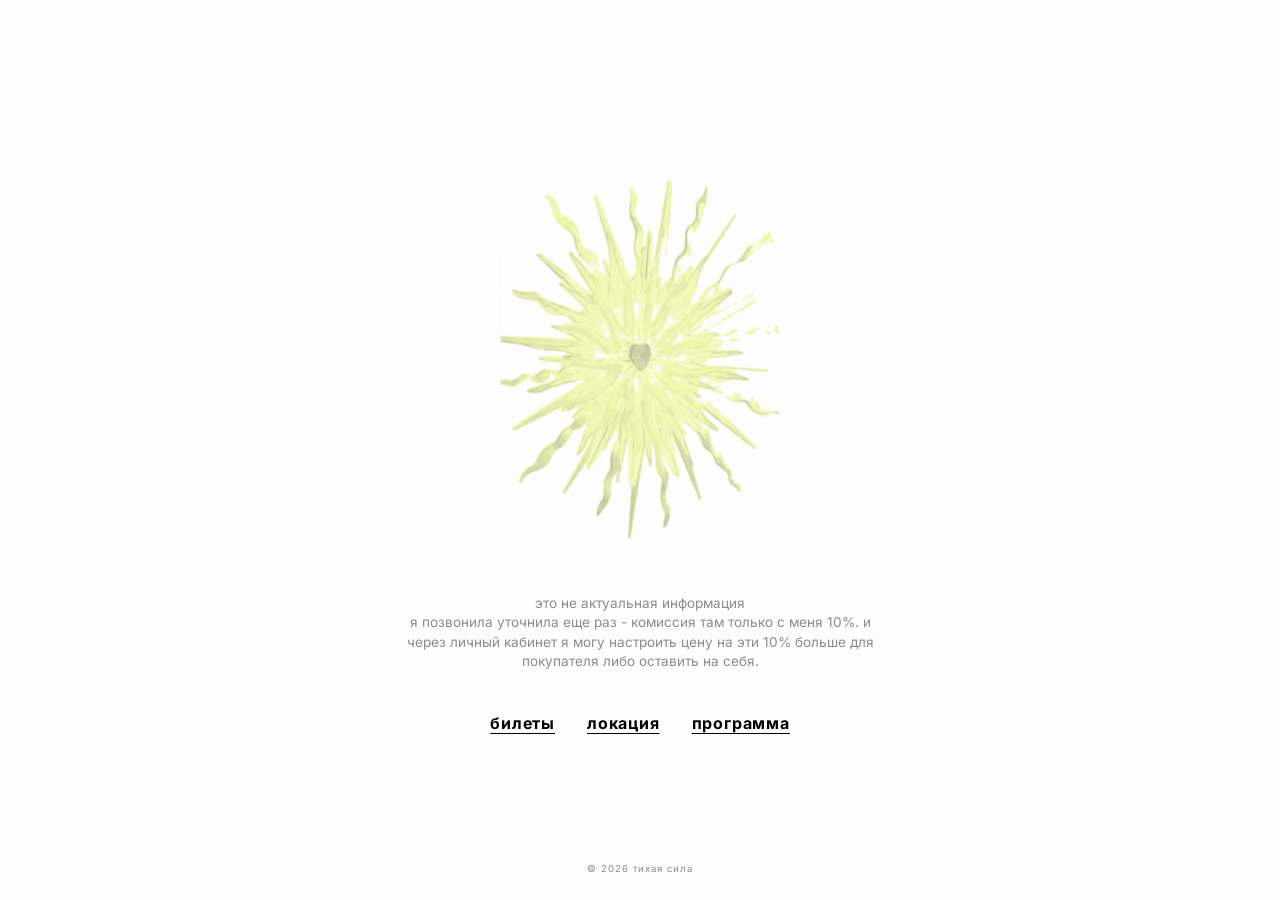
==== commit b413b110: "quitestrong onepage v1.1" ====
--- a/quitestrong/index.html
+++ b/quitestrong/index.html
@@ -42,6 +42,8 @@
                     программа
                 </button>
             </nav>
+
+            <div class="footer-copy">© 2026 тихая сила</div>
         </main>
 
         <!-- Modal: Tickets -->
--- a/quitestrong/styles.css
+++ b/quitestrong/styles.css
@@ -25,6 +25,10 @@
     line-height: 1.5;
     padding: 0;
     -webkit-font-smoothing: antialiased;
+    /* Disable scroll on main view and fix to screen size */
+    overflow: hidden;
+    height: 100dvh;
+    width: 100vw;
 }
 
 a {
@@ -34,37 +38,43 @@
 
 /* ── Landing Page ────────────────────────────────────────── */
 .landing {
-    min-height: 100vh;
+    height: 100dvh;
     display: flex;
     flex-direction: column;
     align-items: center;
     justify-content: center;
-    padding: 2rem;
+    padding: 1rem;
     max-width: 800px;
     margin: 0 auto;
     text-align: center;
+    position: relative;
 }
 
 .poster-wrap {
     width: 100%;
     max-width: 380px;
-    margin-bottom: 2rem;
+    max-height: 45vh; /* Prevent overflowing small screens */
+    margin-bottom: 1.5rem;
+    display: flex;
+    justify-content: center;
+    align-items: center;
 }
 
 .poster {
-    width: 100%;
-    height: auto;
+    max-width: 100%;
+    max-height: 100%;
     object-fit: contain;
     mix-blend-mode: multiply;
     filter: url(#threshold);
 }
 
 .description-block {
-    margin-bottom: 4rem;
-    color: var(--dim);
-    font-size: 0.95rem;
+    margin-bottom: 2.5rem;
+    color: var(--dim);
+    font-size: 0.85rem;
     max-width: 500px;
-    line-height: 1.6;
+    line-height: 1.4;
+    padding: 0 1rem;
 }
 
 .action-links {
@@ -91,6 +101,19 @@
 
 .nav-link:hover {
     opacity: 0.7;
+}
+
+.footer-copy {
+    position: absolute;
+    bottom: 1.5rem;
+    left: 50%;
+    transform: translateX(-50%);
+    font-size: 0.6rem;
+    color: var(--dim);
+    letter-spacing: 0.1em;
+    text-transform: lowercase;
+    width: 100%;
+    text-align: center;
 }
 
 /* ── Modals ──────────────────────────────────────────────── */
@@ -105,7 +128,8 @@
     display: none;
     align-items: center;
     justify-content: center;
-    padding: 2rem;
+    padding: 1.5rem;
+    /* Re-enable scrolling inside modals if content overflows */
     overflow-y: auto;
 }
 
@@ -116,13 +140,14 @@
 .modal-content {
     background: #fff;
     border: 1px solid var(--border);
-    padding: 3rem;
+    padding: 2.5rem;
     width: 100%;
     max-width: 600px;
     position: relative;
     max-height: 90vh;
     overflow-y: auto;
     box-shadow: 0 10px 40px rgba(0, 0, 0, 0.05);
+    text-align: left;
 }
 
 .modal-content.modal-large {
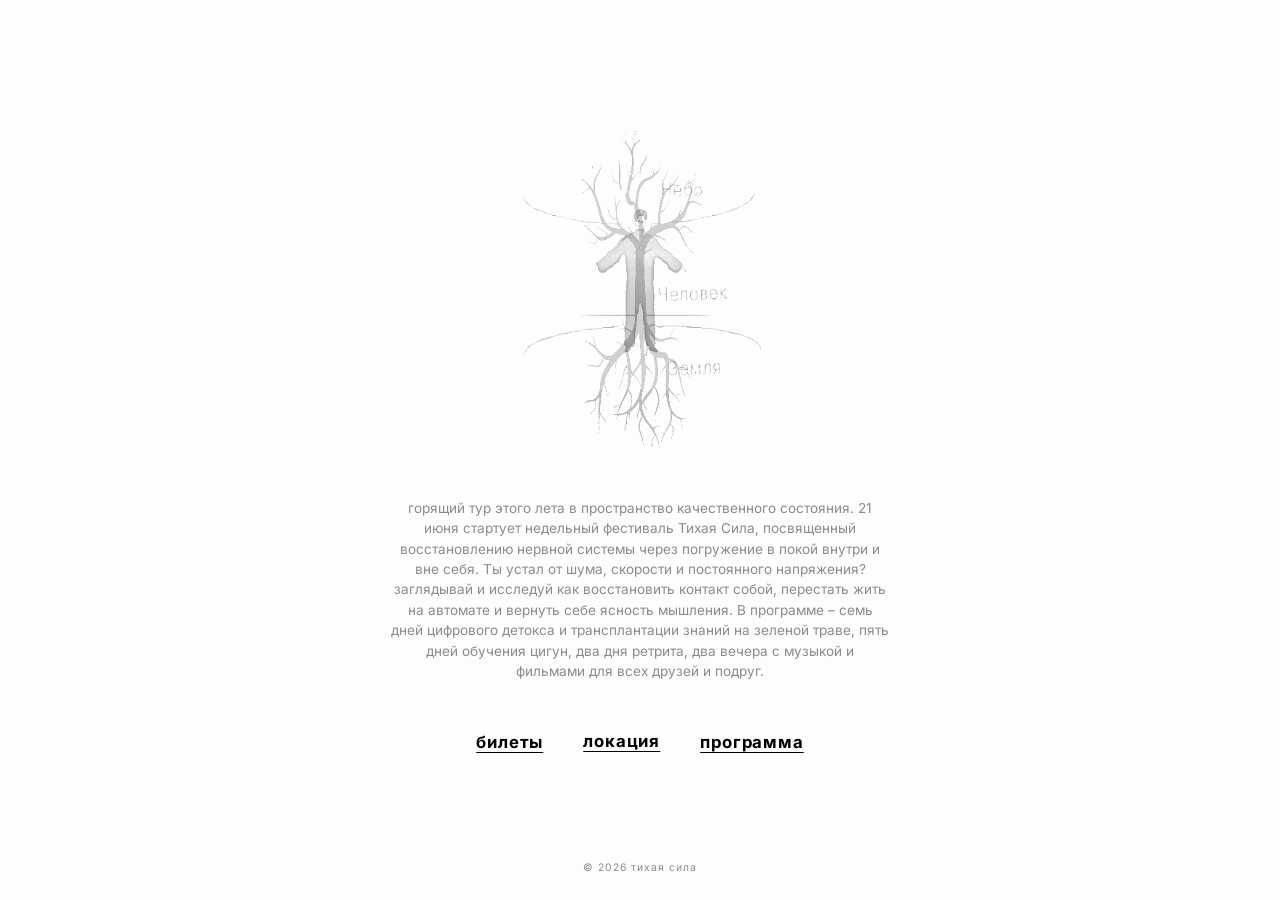
==== commit cebbf45e: "quitestrong" ====
--- a/quitestrong/index.html
+++ b/quitestrong/index.html
@@ -14,35 +14,49 @@
     </head>
     <body>
         <main class="landing">
-            <div class="poster-wrap">
-                <img src="hero.png" alt="тихая сила" class="poster" />
+            <div class="landing-content">
+                <div class="poster-wrap">
+                    <img src="hero.png" alt="тихая сила" class="poster" />
+                </div>
+
+                <div class="description-block">
+                    <p>
+                        горящий тур этого лета в пространство качественного
+                        состояния. 21 июня стартует недельный фестиваль Тихая
+                        Сила, посвященный восстановлению нервной системы через
+                        погружение в покой внутри и вне себя. Ты устал от шума,
+                        скорости и постоянного напряжения? заглядывай и исследуй
+                        как восстановить контакт собой, перестать жить на
+                        автомате и вернуть себе ясность мышления. В программе –
+                        семь дней цифрового детокса и трансплантации знаний на
+                        зеленой траве, пять дней обучения цигун, два дня
+                        ретрита, два вечера с музыкой и фильмами для всех друзей
+                        и подруг.
+                    </p>
+                </div>
+
+                <nav class="action-links">
+                    <button
+                        class="nav-link"
+                        onclick="openModal('modal-tickets')"
+                    >
+                        билеты
+                    </button>
+                    <a
+                        href="https://vk.com/velo_atelie"
+                        target="_blank"
+                        rel="noopener noreferrer"
+                        class="nav-link"
+                        >локация</a
+                    >
+                    <button
+                        class="nav-link"
+                        onclick="openModal('modal-program')"
+                    >
+                        программа
+                    </button>
+                </nav>
             </div>
-
-            <div class="description-block">
-                <p>
-                    это не актуальная информация<br />
-                    я позвонила уточнила еще раз - комиссия там только с меня
-                    10%. и через личный кабинет я могу настроить цену на эти 10%
-                    больше для покупателя либо оставить на себя.
-                </p>
-            </div>
-
-            <nav class="action-links">
-                <button class="nav-link" onclick="openModal('modal-tickets')">
-                    билеты
-                </button>
-                <a
-                    href="https://instagram.com/"
-                    target="_blank"
-                    rel="noopener noreferrer"
-                    class="nav-link"
-                    >локация</a
-                >
-                <button class="nav-link" onclick="openModal('modal-program')">
-                    программа
-                </button>
-            </nav>
-
             <div class="footer-copy">© 2026 тихая сила</div>
         </main>
 
@@ -52,6 +66,22 @@
                 <button class="close-btn" onclick="closeModal('modal-tickets')">
                     ✕
                 </button>
+
+                <div class="modal-intro">
+                    <p>
+                        существует три варианта посещения пространства
+                        качественного состояния – погрузиться полностью и
+                        освоить первую ступенью развивающей системы чжун юань
+                        цигун; выделить выходной на ретрит с практиками; заехать
+                        на вечерний ритуал.
+                    </p>
+                    <p>
+                        полное погружение 21 - 27 июня<br />
+                        выходной ретрит 26 - 27 июня<br />
+                        трибал ритуал 27 июня
+                    </p>
+                </div>
+
                 <div class="tickets-grid">
                     <div class="ticket-col">
                         <h3>полное погружение</h3>
@@ -96,13 +126,12 @@
                                 <span class="desc">расход</span>
                             </li>
                         </ul>
-                        <a
-                            href="https://prodamus.ru/"
-                            target="_blank"
-                            rel="noopener noreferrer"
+                        <button
                             class="buy-btn"
-                            >купить билет (5000р)</a
+                            onclick="openModal('modal-payment')"
                         >
+                            купить билет (5000р)
+                        </button>
                     </div>
 
                     <div class="ticket-col">
@@ -136,13 +165,12 @@
                                 <span class="desc">расход</span>
                             </li>
                         </ul>
-                        <a
-                            href="https://prodamus.ru/"
-                            target="_blank"
-                            rel="noopener noreferrer"
+                        <button
                             class="buy-btn"
-                            >купить билет (2000р)</a
+                            onclick="openModal('modal-payment')"
                         >
+                            купить билет (2000р)
+                        </button>
                     </div>
 
                     <div class="ticket-col">
@@ -162,14 +190,48 @@
                                 <span class="desc">конец</span>
                             </li>
                         </ul>
-                        <a
-                            href="https://prodamus.ru/"
-                            target="_blank"
-                            rel="noopener noreferrer"
+                        <button
                             class="buy-btn"
-                            >купить билет (1000р)</a
+                            onclick="openModal('modal-payment')"
                         >
+                            купить билет (1000р)
+                        </button>
                     </div>
+                </div>
+            </div>
+        </div>
+
+        <!-- Nested Modal: Payment Options -->
+        <div class="modal-overlay" id="modal-payment">
+            <div class="modal-content modal-small">
+                <button class="close-btn" onclick="closeModal('modal-payment')">
+                    ✕
+                </button>
+                <h3 style="margin-bottom: 2rem; font-size: 1rem">
+                    выберите способ оплаты
+                </h3>
+                <div class="payment-options">
+                    <a
+                        href="https://prodamus.ru/"
+                        target="_blank"
+                        rel="noopener noreferrer"
+                        class="buy-btn"
+                        >QR</a
+                    >
+                    <a
+                        href="https://prodamus.ru/"
+                        target="_blank"
+                        rel="noopener noreferrer"
+                        class="buy-btn"
+                        >Карта РФ / СБП</a
+                    >
+                    <a
+                        href="https://prodamus.ru/"
+                        target="_blank"
+                        rel="noopener noreferrer"
+                        class="buy-btn"
+                        >Карта не РФ</a
+                    >
                 </div>
             </div>
         </div>
@@ -181,6 +243,25 @@
                     ✕
                 </button>
                 <div class="program-content">
+                    <div class="modal-intro">
+                        <img
+                            src="program.png"
+                            alt="программа"
+                            class="program-img"
+                        />
+                        <h2>программа</h2>
+                        <p>
+                            в программе фестиваля – активности, направленные на
+                            регуляцию нервной системы и расширение познания. в
+                            ходе практик гости фестиваля освоят навыки
+                            саморегуляции – научатся контактировать с телом,
+                            приводить ум в состояние покоя, смогут
+                            концентрировать и разряжать внимание, разовьют
+                            психологическую устойчивость. тихая сила останется с
+                            учениками на всю жизнь.
+                        </p>
+                    </div>
+
                     <section class="list-section" id="audio-spa">
                         <h2>аудиальный спа</h2>
                         <ul class="item-list">
@@ -456,11 +537,9 @@
         <script>
             function openModal(id) {
                 document.getElementById(id).classList.add("active");
-                document.body.style.overflow = "hidden";
             }
             function closeModal(id) {
                 document.getElementById(id).classList.remove("active");
-                document.body.style.overflow = "";
             }
 
             // Close on clicking outside
@@ -468,7 +547,6 @@
                 overlay.addEventListener("mousedown", (e) => {
                     if (e.target === overlay) {
                         overlay.classList.remove("active");
-                        document.body.style.overflow = "";
                     }
                 });
             });
--- a/quitestrong/styles.css
+++ b/quitestrong/styles.css
@@ -12,6 +12,7 @@
     box-sizing: border-box;
 }
 
+html,
 body {
     background: var(--bg);
     color: var(--fg);
@@ -23,12 +24,12 @@
         Roboto,
         sans-serif;
     line-height: 1.5;
+    -webkit-font-smoothing: antialiased;
+    margin: 0;
     padding: 0;
-    -webkit-font-smoothing: antialiased;
-    /* Disable scroll on main view and fix to screen size */
+    height: 100%;
+    width: 100%;
     overflow: hidden;
-    height: 100dvh;
-    width: 100vw;
 }
 
 a {
@@ -38,48 +39,53 @@
 
 /* ── Landing Page ────────────────────────────────────────── */
 .landing {
-    height: 100dvh;
+    height: 100%;
+    width: 100%;
+    display: flex;
+    flex-direction: column;
+    padding: 2rem 1.5rem 1.5rem;
+    max-width: 800px;
+    margin: 0 auto;
+}
+
+.landing-content {
+    flex: 1;
     display: flex;
     flex-direction: column;
     align-items: center;
     justify-content: center;
-    padding: 1rem;
-    max-width: 800px;
-    margin: 0 auto;
-    text-align: center;
-    position: relative;
 }
 
 .poster-wrap {
     width: 100%;
-    max-width: 380px;
-    max-height: 45vh; /* Prevent overflowing small screens */
-    margin-bottom: 1.5rem;
+    max-width: 320px;
+    flex: 0 1 auto;
     display: flex;
     justify-content: center;
     align-items: center;
+    margin-bottom: 2rem;
 }
 
 .poster {
-    max-width: 100%;
-    max-height: 100%;
+    width: 100%;
+    max-height: 40vh;
     object-fit: contain;
     mix-blend-mode: multiply;
     filter: url(#threshold);
 }
 
 .description-block {
-    margin-bottom: 2.5rem;
+    margin-bottom: 3rem;
     color: var(--dim);
     font-size: 0.85rem;
     max-width: 500px;
-    line-height: 1.4;
-    padding: 0 1rem;
+    line-height: 1.5;
+    text-align: center;
 }
 
 .action-links {
     display: flex;
-    gap: 2rem;
+    gap: 2.5rem;
     flex-wrap: wrap;
     justify-content: center;
 }
@@ -88,7 +94,7 @@
     background: none;
     border: none;
     font-family: inherit;
-    font-size: 1rem;
+    font-size: 1.05rem;
     font-weight: 700;
     text-transform: lowercase;
     color: var(--fg) !important;
@@ -104,16 +110,13 @@
 }
 
 .footer-copy {
-    position: absolute;
-    bottom: 1.5rem;
-    left: 50%;
-    transform: translateX(-50%);
-    font-size: 0.6rem;
+    flex: 0 0 auto;
+    font-size: 0.65rem;
     color: var(--dim);
     letter-spacing: 0.1em;
     text-transform: lowercase;
-    width: 100%;
-    text-align: center;
+    text-align: center;
+    padding-top: 2rem;
 }
 
 /* ── Modals ──────────────────────────────────────────────── */
@@ -129,12 +132,17 @@
     align-items: center;
     justify-content: center;
     padding: 1.5rem;
-    /* Re-enable scrolling inside modals if content overflows */
     overflow-y: auto;
 }
 
 .modal-overlay.active {
     display: flex;
+}
+
+/* Specifically for payment modal to sit above others */
+#modal-payment {
+    z-index: 200;
+    background: rgba(253, 253, 253, 0.98);
 }
 
 .modal-content {
@@ -152,6 +160,12 @@
 
 .modal-content.modal-large {
     max-width: 1000px;
+}
+
+.modal-content.modal-small {
+    max-width: 400px;
+    padding: 3.5rem 2.5rem 2.5rem;
+    text-align: center;
 }
 
 .close-btn {
@@ -167,6 +181,33 @@
     line-height: 1;
 }
 
+.modal-intro {
+    margin-bottom: 3rem;
+    font-size: 0.9rem;
+    color: var(--dim);
+    line-height: 1.6;
+}
+
+.modal-intro p {
+    margin-bottom: 1rem;
+}
+
+.modal-intro h2 {
+    font-size: 1.5rem;
+    color: var(--fg);
+    margin-bottom: 1rem;
+    text-transform: lowercase;
+    font-weight: 800;
+    letter-spacing: 0.05em;
+}
+
+.program-img {
+    width: 100%;
+    height: auto;
+    margin-bottom: 2rem;
+    mix-blend-mode: multiply;
+}
+
 /* ── Tickets Grid ────────────────────────────────────────── */
 .tickets-grid {
     display: grid;
@@ -222,6 +263,8 @@
 
 .buy-btn {
     display: block;
+    width: 100%;
+    box-sizing: border-box;
     text-align: center;
     background: var(--accent);
     color: #fff !important;
@@ -230,11 +273,20 @@
     text-transform: lowercase;
     font-size: 0.8rem;
     text-decoration: none !important;
+    border: none;
+    cursor: pointer;
+    font-family: inherit;
     transition: opacity 0.2s;
 }
 
 .buy-btn:hover {
     opacity: 0.8;
+}
+
+.payment-options {
+    display: flex;
+    flex-direction: column;
+    gap: 1rem;
 }
 
 /* ── Program Lists (Reused) ──────────────────────────────── */
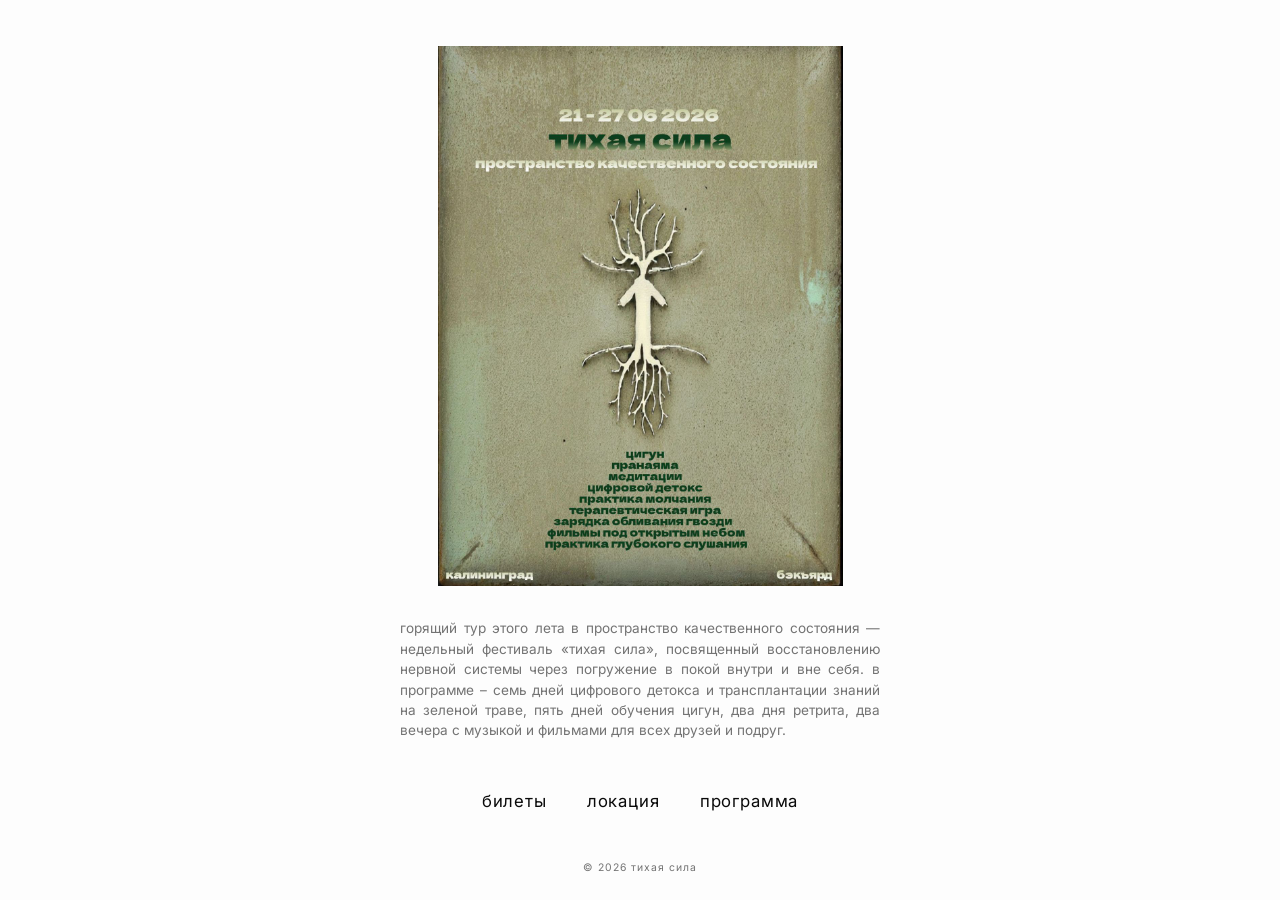
==== commit 13b0d2db: "after repl" ====
--- a/quitestrong/index.html
+++ b/quitestrong/index.html
@@ -7,7 +7,7 @@
         <link rel="preconnect" href="https://fonts.googleapis.com" />
         <link rel="preconnect" href="https://fonts.gstatic.com" crossorigin />
         <link
-            href="https://fonts.googleapis.com/css2?family=Inter:wght@400;500;600;700;800&display=swap"
+            href="https://fonts.googleapis.com/css2?family=Inter:wght@300;400;500&display=swap"
             rel="stylesheet"
         />
         <link rel="stylesheet" href="styles.css" />
@@ -16,19 +16,16 @@
         <main class="landing">
             <div class="landing-content">
                 <div class="poster-wrap">
-                    <img src="hero.png" alt="тихая сила" class="poster" />
+                    <img src="hero.jpg" alt="тихая сила" class="poster" />
                 </div>
 
                 <div class="description-block">
                     <p>
                         горящий тур этого лета в пространство качественного
-                        состояния. 21 июня стартует недельный фестиваль Тихая
-                        Сила, посвященный восстановлению нервной системы через
-                        погружение в покой внутри и вне себя. Ты устал от шума,
-                        скорости и постоянного напряжения? заглядывай и исследуй
-                        как восстановить контакт собой, перестать жить на
-                        автомате и вернуть себе ясность мышления. В программе –
-                        семь дней цифрового детокса и трансплантации знаний на
+                        состояния — недельный фестиваль «тихая сила»,
+                        посвященный восстановлению нервной системы через
+                        погружение в покой внутри и вне себя. в программе – семь
+                        дней цифрового детокса и трансплантации знаний на
                         зеленой траве, пять дней обучения цигун, два дня
                         ретрита, два вечера с музыкой и фильмами для всех друзей
                         и подруг.
--- a/quitestrong/styles.css
+++ b/quitestrong/styles.css
@@ -1,9 +1,9 @@
 :root {
-    --bg: #fdfdfd;
-    --fg: #000;
-    --accent: #000;
-    --dim: rgba(0, 0, 0, 0.45);
-    --border: rgba(0, 0, 0, 0.08);
+    --bg: hsl(0, 0%, 99.2%);
+    --fg: hsl(0, 0%, 4%);
+    --accent: hsl(0, 0%, 4%);
+    --dim: hsl(0, 0%, 45%);
+    --border: hsl(0, 0%, 90%);
 }
 
 * {
@@ -29,7 +29,8 @@
     padding: 0;
     height: 100%;
     width: 100%;
-    overflow: hidden;
+    overflow-y: auto;
+    overflow-x: hidden;
 }
 
 a {
@@ -58,7 +59,7 @@
 
 .poster-wrap {
     width: 100%;
-    max-width: 320px;
+    max-width: 480px;
     flex: 0 1 auto;
     display: flex;
     justify-content: center;
@@ -68,7 +69,7 @@
 
 .poster {
     width: 100%;
-    max-height: 40vh;
+    max-height: 60vh;
     object-fit: contain;
     mix-blend-mode: multiply;
     filter: url(#threshold);
@@ -78,9 +79,10 @@
     margin-bottom: 3rem;
     color: var(--dim);
     font-size: 0.85rem;
-    max-width: 500px;
+    width: 100%;
+    max-width: 480px;
     line-height: 1.5;
-    text-align: center;
+    text-align: justify;
 }
 
 .action-links {
@@ -95,18 +97,41 @@
     border: none;
     font-family: inherit;
     font-size: 1.05rem;
-    font-weight: 700;
+    font-weight: 400;
     text-transform: lowercase;
     color: var(--fg) !important;
     cursor: pointer;
     padding: 0;
     letter-spacing: 0.05em;
-    text-decoration: underline;
-    text-underline-offset: 4px;
+    position: relative;
+    display: inline-flex;
+    align-items: center;
+    text-decoration: none;
+}
+
+.nav-link:after {
+    content: "";
+    position: absolute;
+    bottom: -2px;
+    left: 0;
+    width: 100%;
+    height: 1px;
+    background-color: var(--fg);
+    transform-origin: 100% 100%;
+    transform: scaleX(0);
+    transition:
+        transform 0.3s cubic-bezier(0.4, 0, 0.2, 1),
+        background-color 0.3s;
 }
 
 .nav-link:hover {
-    opacity: 0.7;
+    color: var(--dim) !important;
+}
+
+.nav-link:hover:after {
+    transform-origin: 0 100%;
+    transform: scaleX(1);
+    background-color: var(--dim);
 }
 
 .footer-copy {
@@ -126,7 +151,9 @@
     left: 0;
     right: 0;
     bottom: 0;
-    background: rgba(253, 253, 253, 0.95);
+    background: rgba(253, 253, 253, 0.85);
+    backdrop-filter: blur(8px);
+    -webkit-backdrop-filter: blur(8px);
     z-index: 100;
     display: none;
     align-items: center;
@@ -137,24 +164,39 @@
 
 .modal-overlay.active {
     display: flex;
+}
+
+.modal-overlay.active .modal-content {
+    animation: modalPop 0.4s cubic-bezier(0.16, 1, 0.3, 1) forwards;
+}
+
+@keyframes modalPop {
+    0% {
+        opacity: 0;
+        transform: scale(0.95);
+    }
+    100% {
+        opacity: 1;
+        transform: scale(1);
+    }
 }
 
 /* Specifically for payment modal to sit above others */
 #modal-payment {
     z-index: 200;
-    background: rgba(253, 253, 253, 0.98);
+    background: rgba(253, 253, 253, 0.9);
 }
 
 .modal-content {
-    background: #fff;
-    border: 1px solid var(--border);
-    padding: 2.5rem;
+    background: var(--bg);
+    border: none;
+    padding: 2rem;
     width: 100%;
     max-width: 600px;
     position: relative;
     max-height: 90vh;
     overflow-y: auto;
-    box-shadow: 0 10px 40px rgba(0, 0, 0, 0.05);
+    box-shadow: none;
     text-align: left;
 }
 
@@ -197,7 +239,7 @@
     color: var(--fg);
     margin-bottom: 1rem;
     text-transform: lowercase;
-    font-weight: 800;
+    font-weight: 500;
     letter-spacing: 0.05em;
 }
 
@@ -226,7 +268,7 @@
     font-size: 1.1rem;
     text-transform: lowercase;
     margin-bottom: 0.5rem;
-    font-weight: 800;
+    font-weight: 500;
     padding-bottom: 0.5rem;
     border-bottom: 1px solid var(--border);
 }
@@ -251,7 +293,7 @@
 }
 
 .ticket-schedule .time {
-    font-weight: 700;
+    font-weight: 500;
     font-size: 0.8rem;
     flex: 0 0 2.5rem;
 }
@@ -262,16 +304,18 @@
 }
 
 .buy-btn {
-    display: block;
+    display: flex;
+    justify-content: center;
+    align-items: center;
     width: 100%;
     box-sizing: border-box;
     text-align: center;
     background: var(--accent);
-    color: #fff !important;
+    color: var(--bg) !important;
     padding: 1rem;
-    font-weight: 700;
-    text-transform: lowercase;
-    font-size: 0.8rem;
+    font-weight: 500;
+    text-transform: lowercase;
+    font-size: 0.85rem;
     text-decoration: none !important;
     border: none;
     cursor: pointer;
@@ -313,7 +357,7 @@
 }
 
 .list-item-title {
-    font-weight: 800;
+    font-weight: 500;
     display: block;
     line-height: 1.2;
     text-transform: uppercase;
@@ -327,7 +371,7 @@
     font-size: 0.8rem;
     color: var(--dim);
     margin-top: 0.25rem;
-    font-weight: 600;
+    font-weight: 400;
     text-transform: uppercase;
     letter-spacing: 0.05em;
 }
